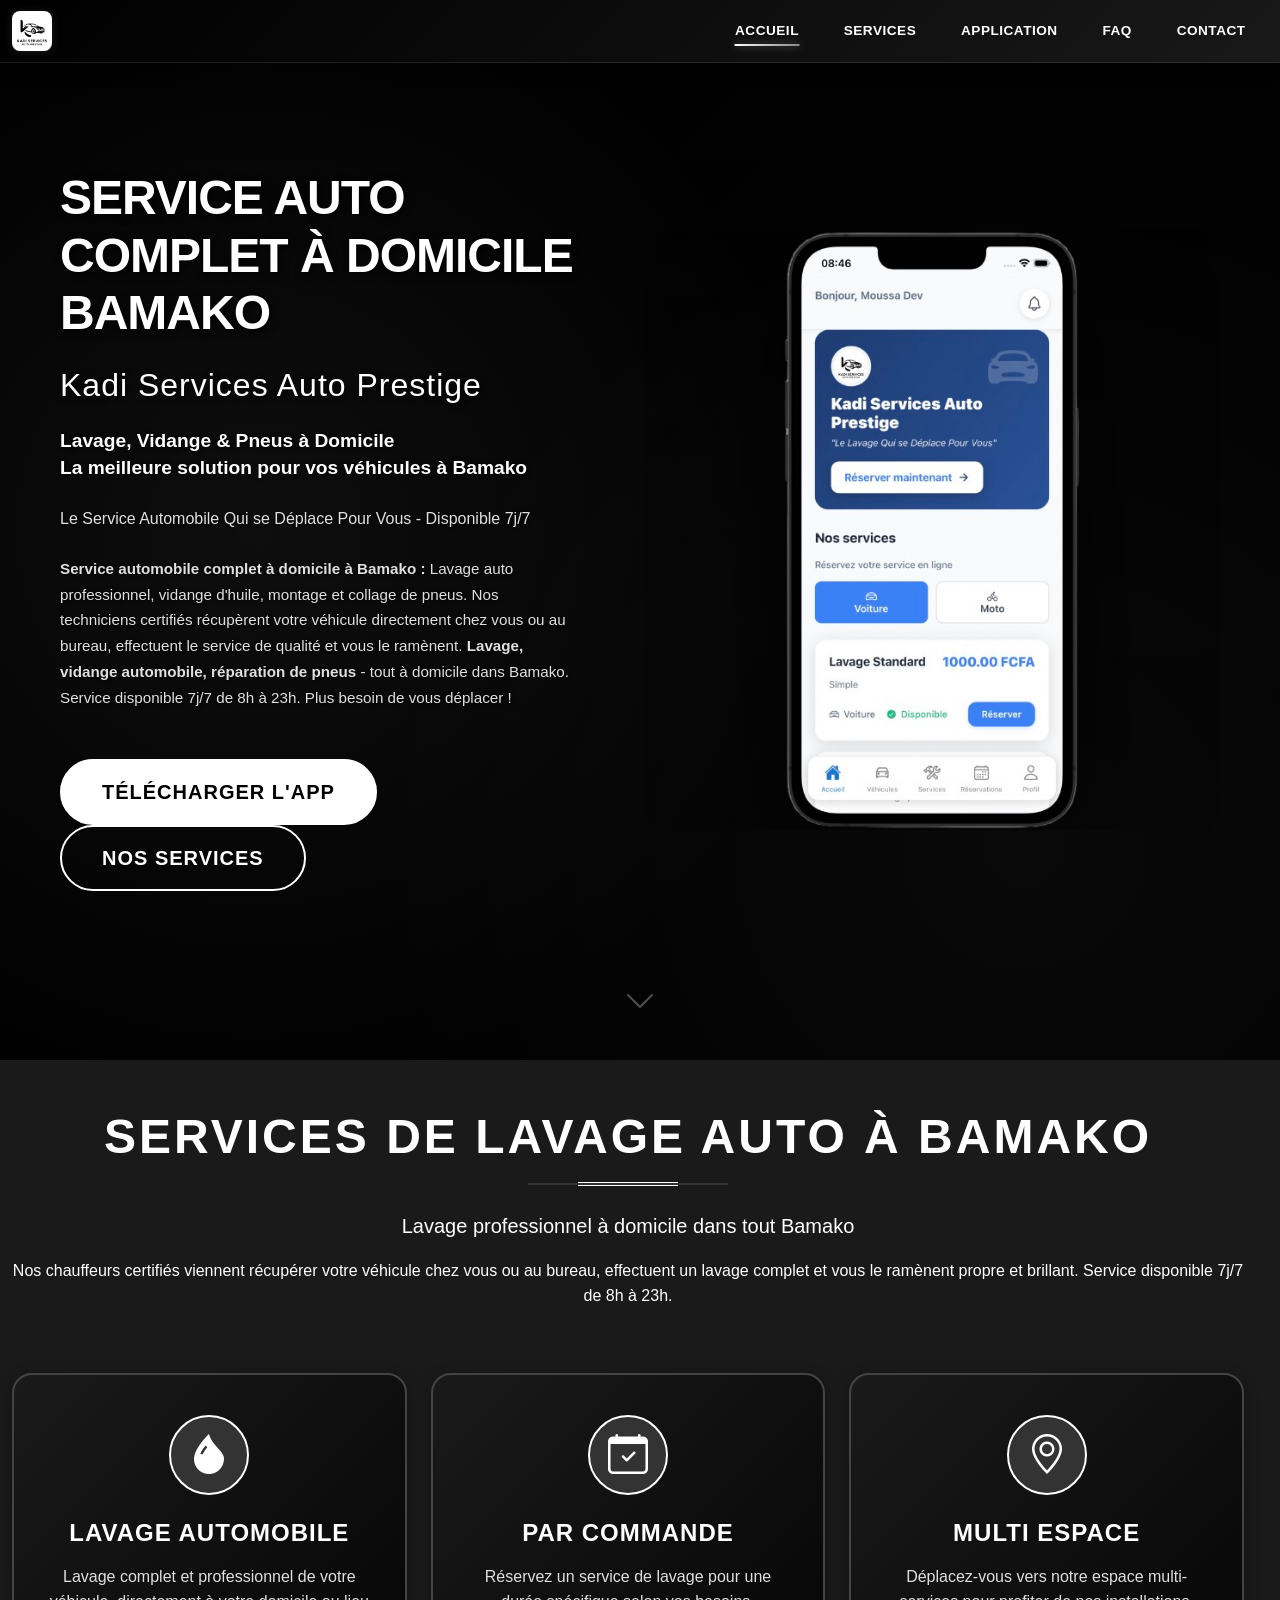
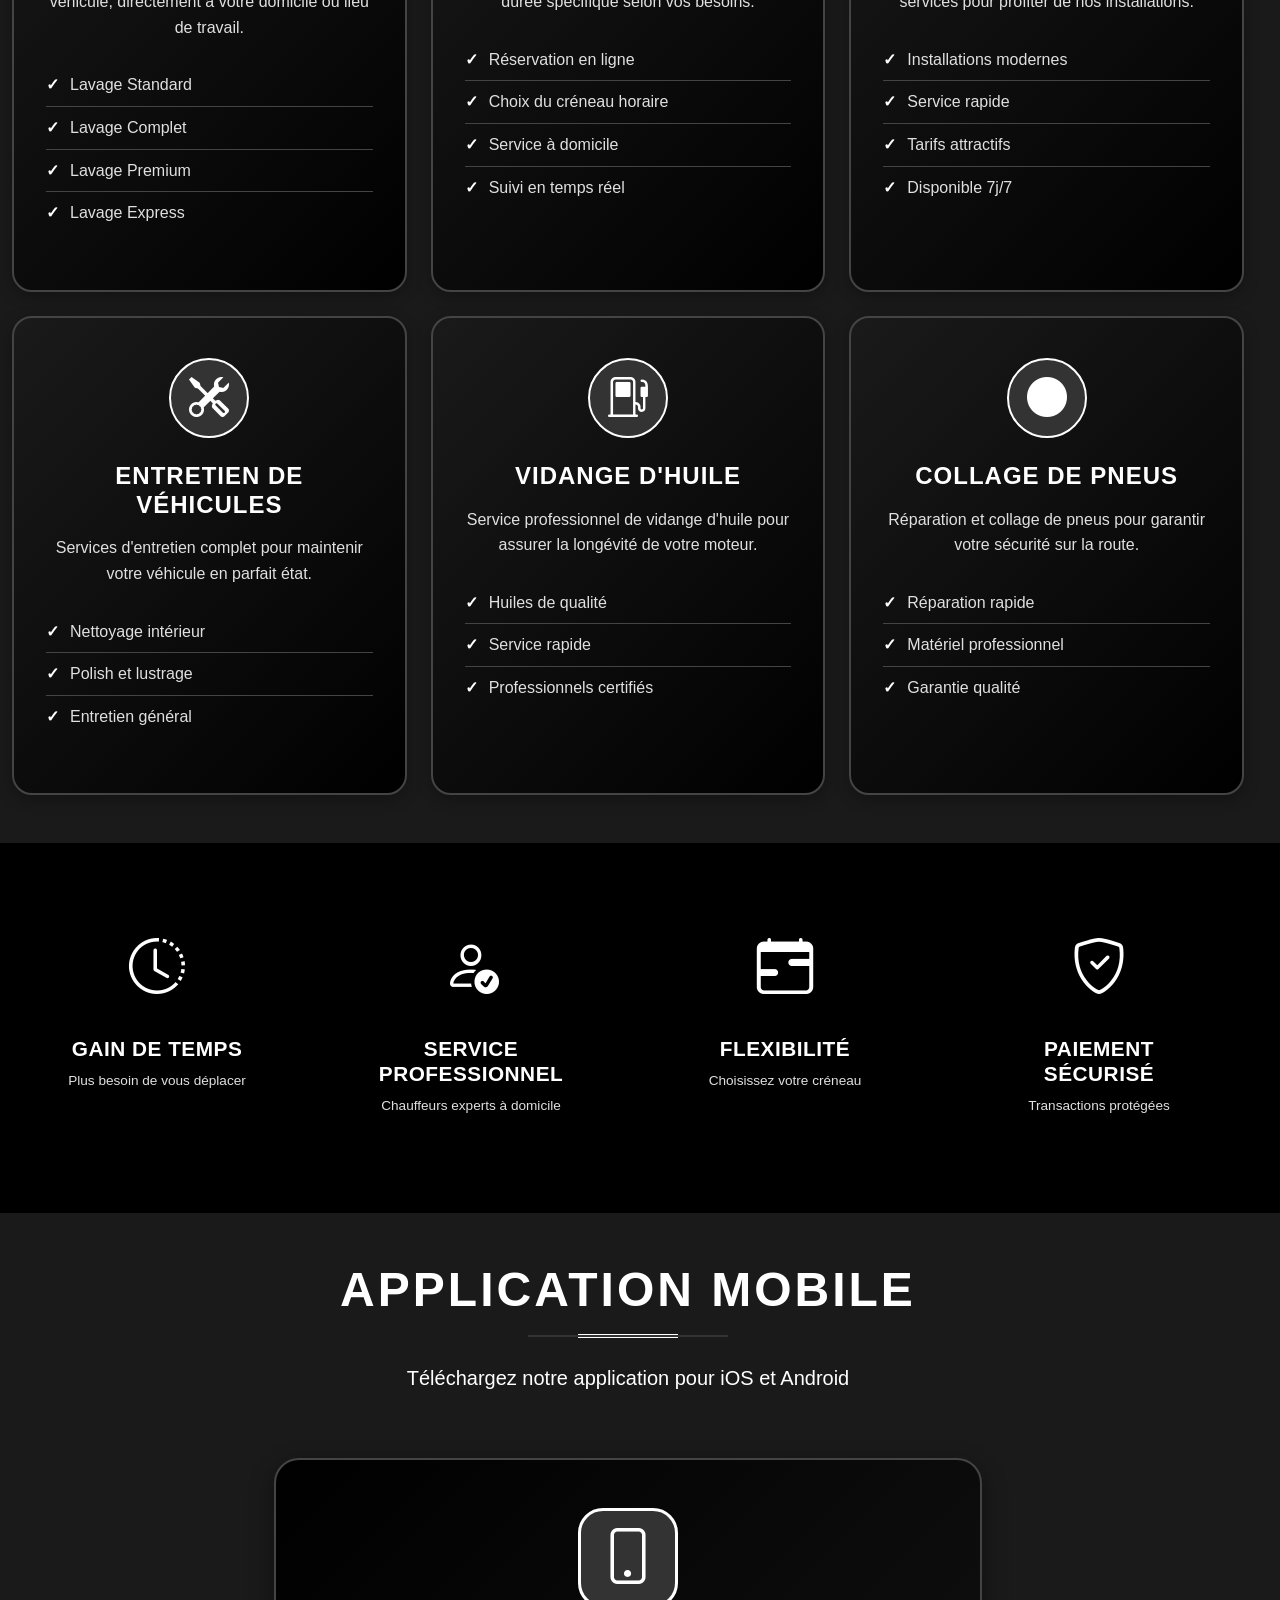
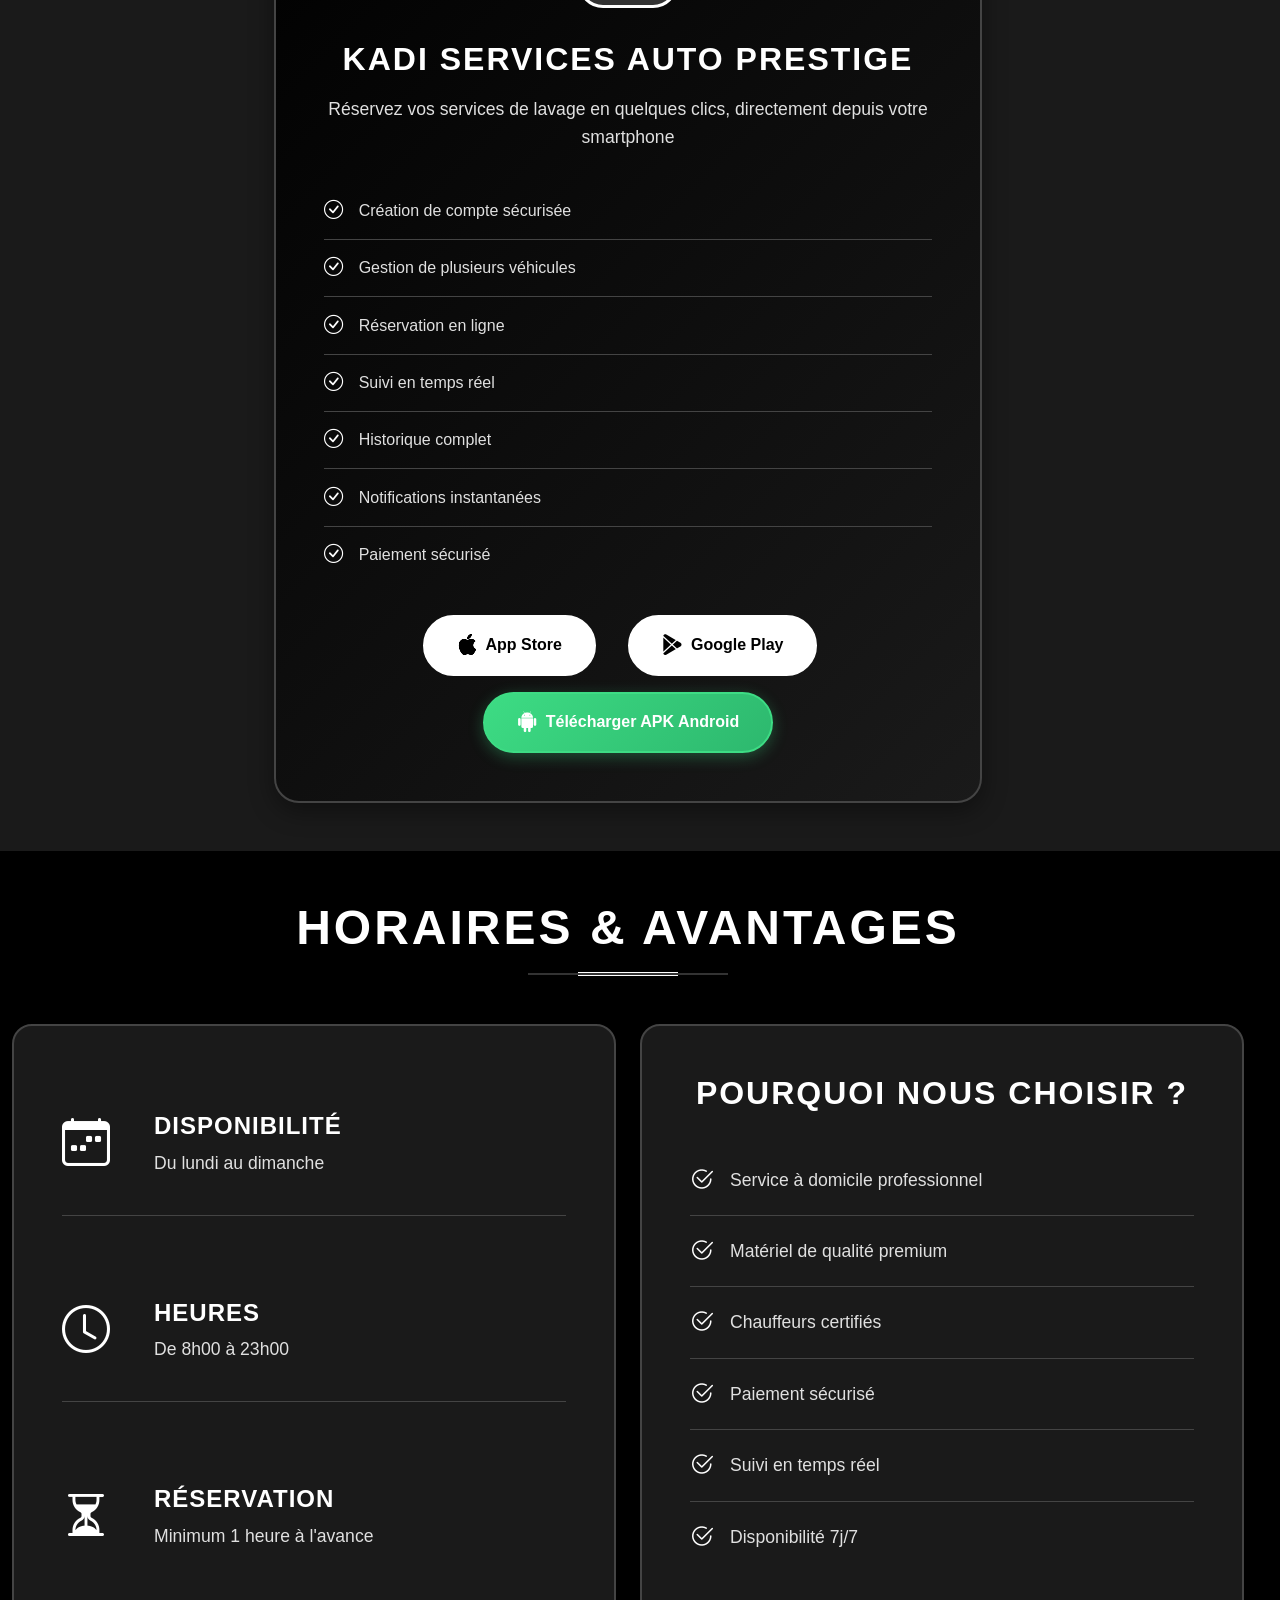
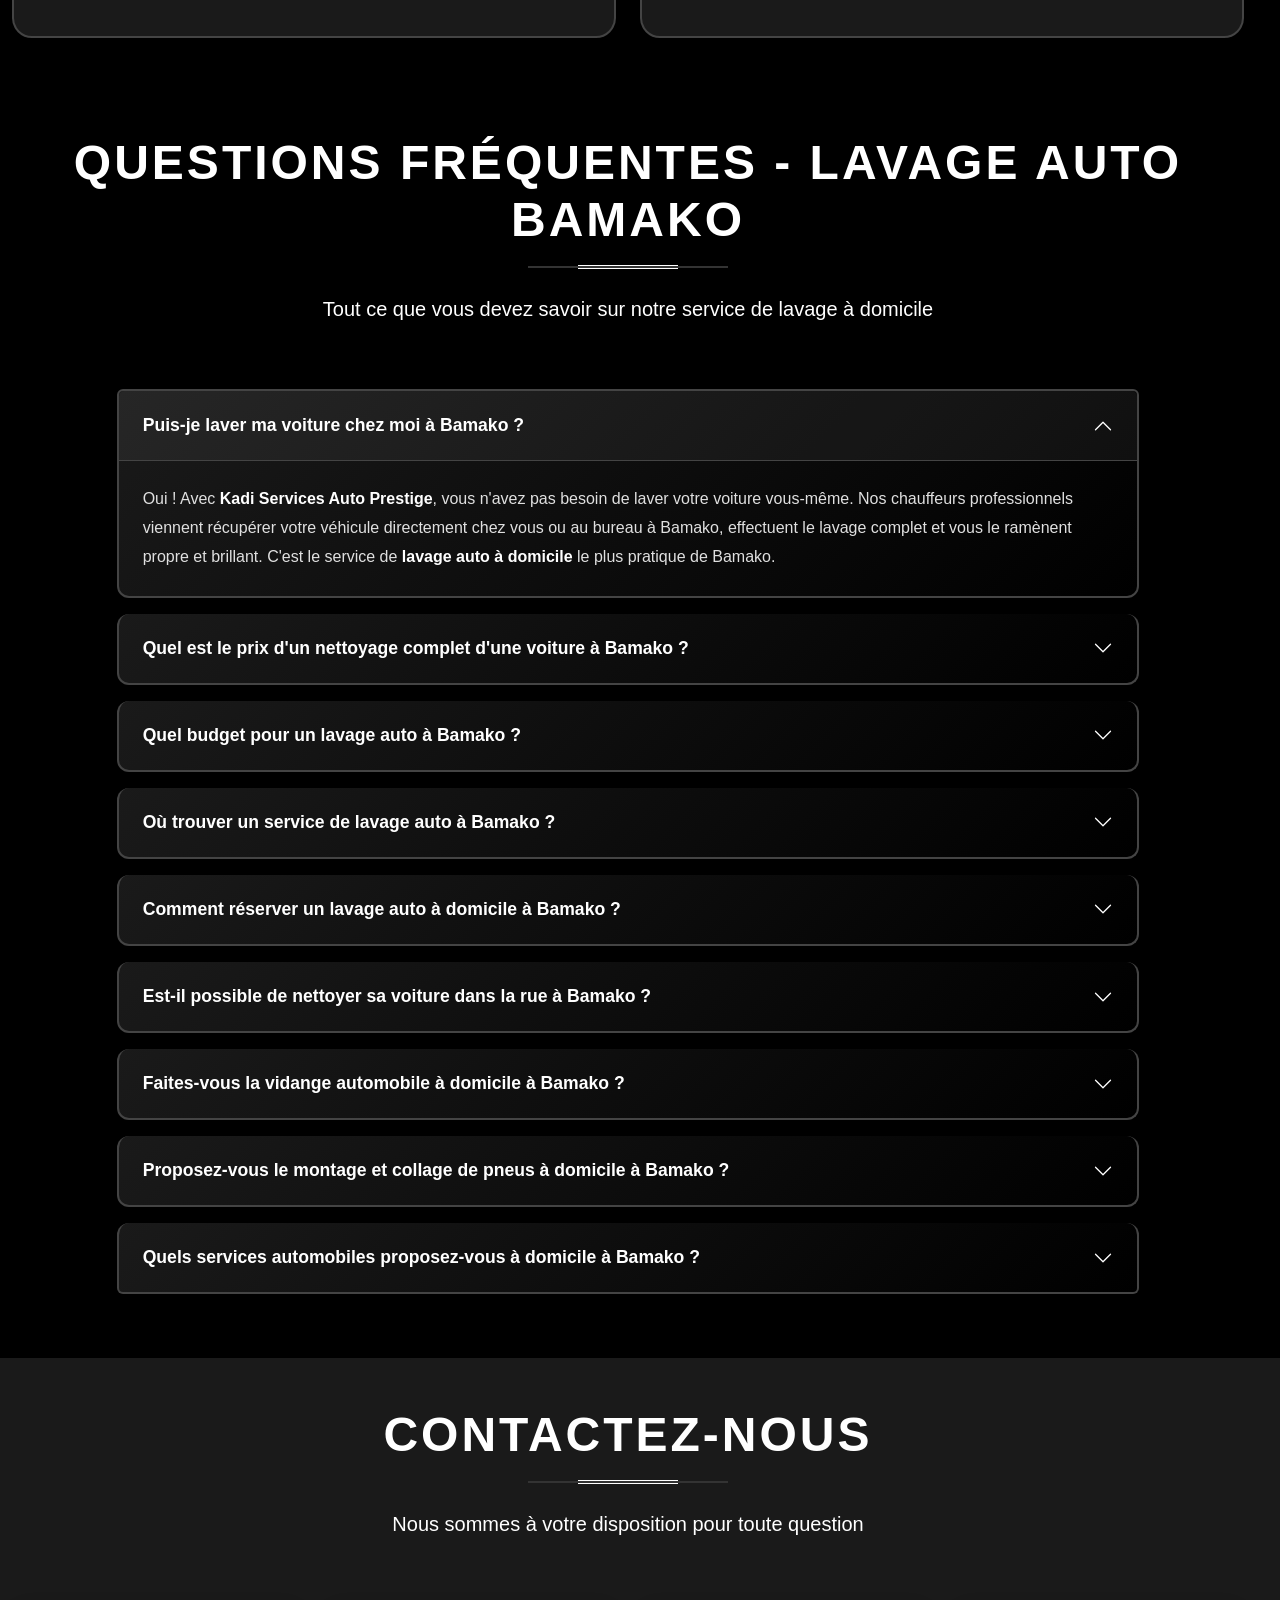
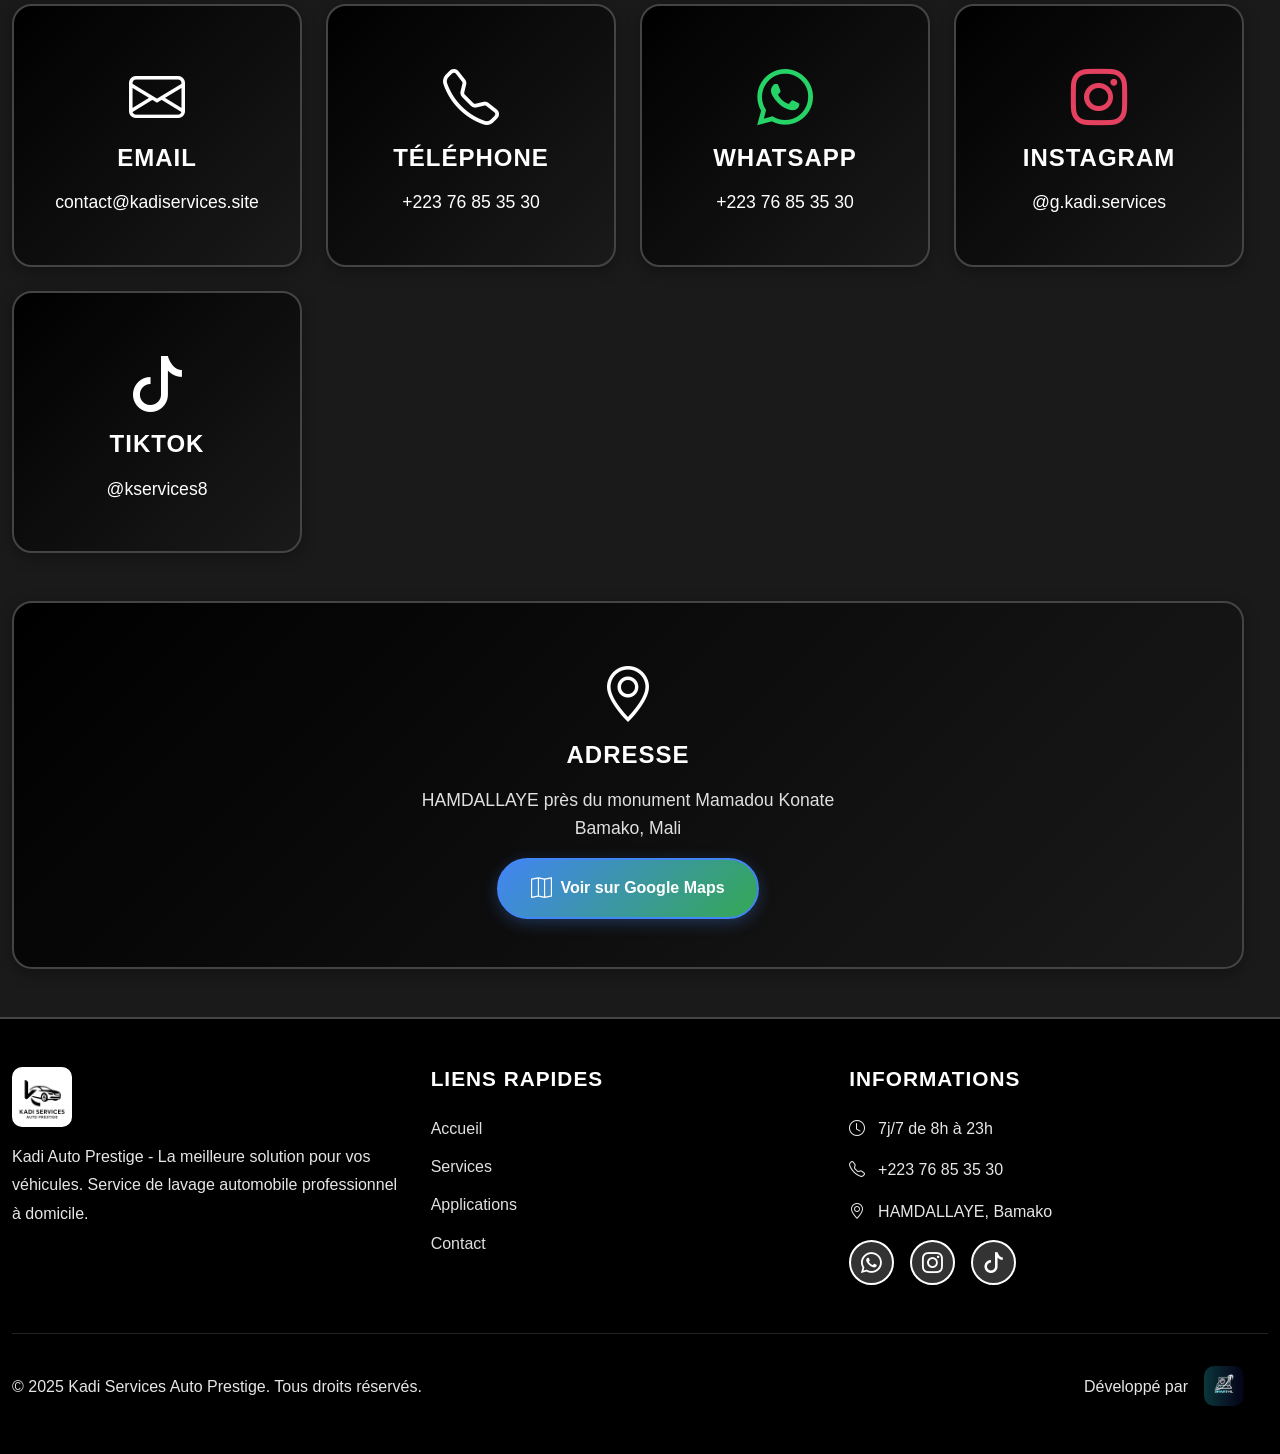
==== index.html @ 7e885484 "google tag1+opt video" ====
<!DOCTYPE html>
<html lang="fr">
<head>
    <meta charset="UTF-8">
    <meta name="viewport" content="width=device-width, initial-scale=1.0">
    
    <!-- Google Site Verification -->
    <meta name="google-site-verification" content="QvmwFhG7hxmT7mzNkKdDMTVAQOb6qt12spnTtQXSnRE" />
    <link rel="icon" type="image/png" href="images/logo-kadi.png">
    <link rel="shortcut icon" href="images/logo-kadi.png">
    <link rel="apple-touch-icon" href="images/logo-kadi.png">
    <link rel="manifest" href="site.webmanifest">
    <meta name="theme-color" content="#000000">
    <meta name="application-name" content="Kadi Services Auto Prestige">
    <meta name="apple-mobile-web-app-title" content="Kadi Services Auto Prestige">
    
    <!-- SEO Meta Tags -->
    <title>Kadi Services Auto Prestige | Lavage Auto Bamako, Vidange & Pneus à Domicile</title>
    <meta name="description" content="Kadi Services Auto Prestige à Bamako : lavage auto bamako, services lavage auto bamako, lavage auto à domicile, vidange automobile et collage de pneus. Service professionnel 7j/7 de 8h à 23h à domicile ou au bureau.">
    <meta name="keywords" content="Kadi Services Auto Prestige, lavage auto bamako, services lavage auto bamako, service lavage auto bamako, lavage auto à domicile bamako, lavage complet bamako, nettoyage voiture bamako, lavage automobile bamako, meilleur lavage auto bamako, lavage professionnel bamako, ou trouver lavage auto bamako, lavage automatique bamako, vidange automobile bamako, vidange à domicile bamako, montage pneu à domicile bamako, collage pneu bamako, collage pneu à domicile bamako, réparation pneu bamako, garage mobile bamako, entretien auto domicile bamako, prestige auto service bamako">
    <meta name="author" content="Kadi Services Auto Prestige">
    <meta name="robots" content="index, follow, max-snippet:-1, max-image-preview:large, max-video-preview:-1">
    <link rel="canonical" href="https://prestige.kadiservices.site">
    
    <!-- Geo Tags for Bamako -->
    <meta name="geo.region" content="ML-BKO">
    <meta name="geo.placename" content="Bamako">
    <meta name="geo.position" content="12.6392;-8.0029">
    <meta name="ICBM" content="12.6392, -8.0029">
    
    <!-- Open Graph Meta Tags -->
    <meta property="og:locale" content="fr_FR">
    <meta property="og:type" content="website">
    <meta property="og:title" content="Kadi Services Auto Prestige | Lavage Auto Bamako, Vidange & Pneus à Domicile">
    <meta property="og:description" content="Lavage auto Bamako, services lavage auto Bamako, vidange automobile et pneus à domicile. Kadi Services Auto Prestige intervient chez vous ou au bureau 7j/7.">
    <meta property="og:url" content="https://prestige.kadiservices.site">
    <meta property="og:site_name" content="Kadi Services Auto Prestige">
    <meta property="og:image" content="https://prestige.kadiservices.site/images/logo-kadi.png">
    <meta property="og:image:width" content="512">
    <meta property="og:image:height" content="512">
    <meta property="og:image:alt" content="Logo Kadi Services Auto Prestige">
    
    <!-- Twitter Card Meta Tags -->
    <meta name="twitter:card" content="summary">
    <meta name="twitter:title" content="Kadi Services Auto Prestige | Lavage Auto Bamako">
    <meta name="twitter:description" content="Services lavage auto Bamako, vidange automobile et pneus à domicile. Disponible 7j/7 de 8h à 23h.">
    <meta name="twitter:image" content="https://prestige.kadiservices.site/images/logo-kadi.png">
    
    <!-- Preconnect to external resources -->
    <link rel="preconnect" href="https://cdn.jsdelivr.net" crossorigin>
    <link rel="preconnect" href="https://res.cloudinary.com" crossorigin>
    
    <!-- Bootstrap CSS -->
    <link href="https://cdn.jsdelivr.net/npm/bootstrap@5.3.2/dist/css/bootstrap.min.css" rel="stylesheet">
    <!-- Bootstrap Icons -->
    <link rel="stylesheet" href="https://cdn.jsdelivr.net/npm/bootstrap-icons@1.11.1/font/bootstrap-icons.css" media="print" onload="this.media='all'">
    <noscript><link rel="stylesheet" href="https://cdn.jsdelivr.net/npm/bootstrap-icons@1.11.1/font/bootstrap-icons.css"></noscript>
    <!-- Custom CSS -->
    <link rel="stylesheet" href="css/style.css">

    <script>(function(w,d,s,l,i){w[l]=w[l]||[];w[l].push({'gtm.start':
    new Date().getTime(),event:'gtm.js'});var f=d.getElementsByTagName(s)[0],
    j=d.createElement(s),dl=l!='dataLayer'?'&l='+l:'';j.async=true;j.src=
    'https://www.googletagmanager.com/gtm.js?id='+i+dl;f.parentNode.insertBefore(j,f);
    })(window,document,'script','dataLayer','GTM-TSNSFCXC');</script>
    
    <!-- Structured Data (Schema.org) for Local Business -->
    <script type="application/ld+json">
    {
      "@context": "https://schema.org",
      "@type": "LocalBusiness",
      "name": "Kadi Services Auto Prestige",
      "image": "https://prestige.kadiservices.site/images/logo-kadi.png",
      "@id": "https://prestige.kadiservices.site",
      "url": "https://prestige.kadiservices.site",
      "telephone": "+22376853530",
      "email": "contact@kadiservices.site",
      "priceRange": "$$",
      "address": {
        "@type": "PostalAddress",
        "streetAddress": "HAMDALLAYE près du monument Mamadou Konate",
        "addressLocality": "Bamako",
        "addressCountry": "ML"
      },
      "geo": {
        "@type": "GeoCoordinates",
        "latitude": 12.6392,
        "longitude": -8.0029
      },
      "openingHoursSpecification": {
        "@type": "OpeningHoursSpecification",
        "dayOfWeek": [
          "Monday",
          "Tuesday",
          "Wednesday",
          "Thursday",
          "Friday",
          "Saturday",
          "Sunday"
        ],
        "opens": "08:00",
        "closes": "23:00"
      },
      "sameAs": [
        "https://www.instagram.com/g.kadi.services/",
        "https://www.tiktok.com/@kservices8"
      ],
      "aggregateRating": {
        "@type": "AggregateRating",
        "ratingValue": "4.8",
        "reviewCount": "127"
      },
      "areaServed": {
        "@type": "City",
        "name": "Bamako"
      },
      "hasOfferCatalog": {
        "@type": "OfferCatalog",
        "name": "Services de Lavage Auto",
        "itemListElement": [
          {
            "@type": "Offer",
            "itemOffered": {
              "@type": "Service",
              "name": "Lavage Auto à Domicile",
              "description": "Service de lavage automobile professionnel à votre domicile ou bureau à Bamako"
            }
          },
          {
            "@type": "Offer",
            "itemOffered": {
              "@type": "Service",
              "name": "Lavage Complet",
              "description": "Nettoyage intérieur et extérieur complet de votre véhicule"
            }
          },
          {
            "@type": "Offer",
            "itemOffered": {
              "@type": "Service",
              "name": "Vidange d'Huile à Domicile",
              "description": "Service professionnel de vidange automobile à domicile à Bamako"
            }
          },
          {
            "@type": "Offer",
            "itemOffered": {
              "@type": "Service",
              "name": "Montage et Collage de Pneus",
              "description": "Montage, collage et réparation de pneus à domicile à Bamako"
            }
          },
          {
            "@type": "Offer",
            "itemOffered": {
              "@type": "Service",
              "name": "Entretien Automobile Complet",
              "description": "Service complet d'entretien automobile à domicile : lavage, vidange, pneus"
            }
          }
        ]
      }
    }
    </script>
    
    <!-- FAQ Schema -->
    <script type="application/ld+json">
    {
      "@context": "https://schema.org",
      "@type": "FAQPage",
      "mainEntity": [
        {
          "@type": "Question",
          "name": "Puis-je laver ma voiture chez moi à Bamako ?",
          "acceptedAnswer": {
            "@type": "Answer",
            "text": "Oui ! Avec Kadi Services Auto Prestige, vous n'avez pas besoin de laver votre voiture vous-même. Nos chauffeurs professionnels viennent récupérer votre véhicule directement chez vous ou au bureau à Bamako, effectuent le lavage complet et vous le ramènent propre et brillant."
          }
        },
        {
          "@type": "Question",
          "name": "Quel est le prix d'un nettoyage complet d'une voiture à Bamako ?",
          "acceptedAnswer": {
            "@type": "Answer",
            "text": "Nos tarifs varient selon le type de lavage choisi (Standard, Complet, Premium ou Express). Contactez-nous au +223 76 85 35 30 ou via WhatsApp pour obtenir un devis personnalisé adapté à votre véhicule."
          }
        },
        {
          "@type": "Question",
          "name": "Quel budget pour un lavage auto à Bamako ?",
          "acceptedAnswer": {
            "@type": "Answer",
            "text": "Le budget dépend du type de service choisi. Kadi Services Auto Prestige propose différentes formules de lavage adaptées à tous les budgets, du lavage express au lavage premium complet. Réservez en ligne ou appelez-nous pour plus d'informations."
          }
        },
        {
          "@type": "Question",
          "name": "Où trouver un service de lavage auto à Bamako ?",
          "acceptedAnswer": {
            "@type": "Answer",
            "text": "Kadi Services Auto Prestige est le service de lavage auto à domicile numéro 1 à Bamako. Nous sommes situés à HAMDALLAYE près du monument Mamadou Konate, mais nous venons directement chez vous dans tout Bamako. Disponible 7j/7 de 8h à 23h."
          }
        },
        {
          "@type": "Question",
          "name": "Comment réserver un lavage auto à domicile à Bamako ?",
          "acceptedAnswer": {
            "@type": "Answer",
            "text": "Réservez facilement via notre application mobile (disponible sur App Store et Google Play), appelez-nous au +223 76 85 35 30, ou contactez-nous sur WhatsApp. Réservation minimum 1 heure à l'avance."
          }
        },
        {
          "@type": "Question",
          "name": "Faites-vous la vidange automobile à domicile à Bamako ?",
          "acceptedAnswer": {
            "@type": "Answer",
            "text": "Oui ! Kadi Services Auto Prestige propose un service de vidange d'huile à domicile à Bamako. Nos techniciens viennent chez vous avec tout le matériel nécessaire. Service disponible 7j/7 de 8h à 23h. Appelez le +223 76 85 35 30 pour réserver."
          }
        },
        {
          "@type": "Question",
          "name": "Proposez-vous le montage et collage de pneus à domicile à Bamako ?",
          "acceptedAnswer": {
            "@type": "Answer",
            "text": "Absolument ! Nous offrons un service complet de montage de pneus, collage de pneus et réparation de crevaison à domicile à Bamako. Plus besoin de vous déplacer en garage, nous venons directement chez vous ou au bureau avec notre équipement professionnel."
          }
        }
      ]
    }
    </script>

    <script type="application/ld+json">
    {
      "@context": "https://schema.org",
      "@type": "Organization",
      "name": "Kadi Services Auto Prestige",
      "url": "https://prestige.kadiservices.site",
      "logo": "https://prestige.kadiservices.site/images/logo-kadi.png",
      "image": "https://prestige.kadiservices.site/images/logo-kadi.png",
      "email": "contact@kadiservices.site",
      "telephone": "+22376853530",
      "sameAs": [
        "https://www.instagram.com/g.kadi.services/",
        "https://www.tiktok.com/@kservices8"
      ]
    }
    </script>

    <script type="application/ld+json">
    {
      "@context": "https://schema.org",
      "@type": "WebSite",
      "name": "Kadi Services Auto Prestige",
      "alternateName": "Kadi Services",
      "url": "https://prestige.kadiservices.site",
      "publisher": {
        "@type": "Organization",
        "name": "Kadi Services Auto Prestige",
        "logo": {
          "@type": "ImageObject",
          "url": "https://prestige.kadiservices.site/images/logo-kadi.png"
        }
      }
    }
    </script>
</head>
<body>
    <noscript><iframe src="https://www.googletagmanager.com/ns.html?id=GTM-TSNSFCXC"
    height="0" width="0" style="display:none;visibility:hidden"></iframe></noscript>
    <!-- Navigation -->
    <nav class="navbar navbar-expand-lg navbar-light fixed-top">
        <div class="container">
            <a class="navbar-brand" href="#home">
                <img src="images/logo-kadi.webp" alt="Kadi Services" class="logo-nav" width="180" height="40" loading="eager">
            </a>
            <button class="navbar-toggler" type="button" data-bs-toggle="collapse" data-bs-target="#navbarNav">
                <span class="navbar-toggler-icon"></span>
            </button>
            <div class="collapse navbar-collapse" id="navbarNav">
                <ul class="navbar-nav ms-auto">
                    <li class="nav-item">
                        <a class="nav-link" href="#home">Accueil</a>
                    </li>
                    <li class="nav-item">
                        <a class="nav-link" href="#services">Services</a>
                    </li>
                    <li class="nav-item">
                        <a class="nav-link" href="#apps">Application</a>
                    </li>
                    <li class="nav-item">
                        <a class="nav-link" href="#faq">FAQ</a>
                    </li>
                    <li class="nav-item">
                        <a class="nav-link" href="#contact">Contact</a>
                    </li>
                </ul>
            </div>
        </div>
    </nav>

    <!-- Hero Section -->
    <section id="home" class="hero-section">
        <!-- Hero Background Video -->
        <div class="hero-video-container">
            <div class="hero-video-fallback"></div>
            <video muted loop playsinline class="hero-video" preload="metadata" poster="data:image/svg+xml,%3Csvg xmlns='http://www.w3.org/2000/svg' viewBox='0 0 1920 1080'%3E%3Crect fill='%23000000' width='1920' height='1080'/%3E%3C/svg%3E">
                <source src="https://res.cloudinary.com/dbi9atr3d/video/upload/v1774914544/gemini_generated_video_6FBDFDB9_mpoqhj.mov" type="video/mp4">
            </video>
        </div>
        <div class="hero-overlay"></div>
        <div class="container">
            <div class="row align-items-center min-vh-100">
                <div class="col-lg-6 hero-content">
                    <div class="hero-text animate-fade-in">
                        <h1 class="display-2 fw-bold mb-4">Service Auto Complet à Domicile Bamako</h1>
                        <h2 class="display-4 mb-4">Kadi Services Auto Prestige</h2>
                        <p class="lead slogan mb-4">Lavage, Vidange & Pneus à Domicile<br>La meilleure solution pour vos véhicules à Bamako</p>
                        <p class="mb-4 subtitle">Le Service Automobile Qui se Déplace Pour Vous - Disponible 7j/7</p>
                        <p class="mb-5 hero-description">
                            <strong>Service automobile complet à domicile à Bamako :</strong> Lavage auto professionnel, vidange d'huile, montage et collage de pneus. 
                            Nos techniciens certifiés récupèrent votre véhicule directement chez vous ou au bureau, effectuent le service de qualité et vous le ramènent. 
                            <strong>Lavage, vidange automobile, réparation de pneus</strong> - tout à domicile dans Bamako. Service disponible 7j/7 de 8h à 23h. Plus besoin de vous déplacer !
                        </p>
                        <div class="hero-buttons">
                            <a href="#apps" class="btn btn-primary btn-lg me-3 animate-scale">Télécharger l'app</a>
                            <a href="#services" class="btn btn-outline-light btn-lg animate-scale">Nos services</a>
                        </div>
                    </div>
                </div>
                <div class="col-lg-6">
                    <div class="hero-image animate-slide-in">
                        <img src="images/app-mockup.webp" alt="Application mobile Kadi Services Auto Prestige - Réservation lavage auto à domicile Bamako" class="app-mockup" width="358" height="696" loading="lazy">
                    </div>
                </div>
            </div>
        </div>
        <div class="scroll-indicator">
            <a href="#services"><i class="bi bi-chevron-down"></i></a>
        </div>
    </section>

    <!-- Services Section -->
    <section id="services" class="services-section py-5">
        <div class="container">
            <div class="row mb-5">
                <div class="col-12 text-center">
                    <h2 class="section-title animate-fade-in">Services de Lavage Auto à Bamako</h2>
                    <div class="title-line"></div>
                    <p class="lead mt-4">Lavage professionnel à domicile dans tout Bamako</p>
                    <p class="mt-3">Nos chauffeurs certifiés viennent récupérer votre véhicule chez vous ou au bureau, effectuent un lavage complet et vous le ramènent propre et brillant. Service disponible 7j/7 de 8h à 23h.</p>
                </div>
            </div>
            <div class="row g-4">
                <div class="col-md-6 col-lg-4">
                    <div class="service-card animate-fade-up">
                        <div class="service-icon">
                            <i class="bi bi-droplet-fill"></i>
                        </div>
                        <h4>Lavage Automobile</h4>
                        <p>Lavage complet et professionnel de votre véhicule, directement à votre domicile ou lieu de travail.</p>
                        <ul class="service-list">
                            <li>Lavage Standard</li>
                            <li>Lavage Complet</li>
                            <li>Lavage Premium</li>
                            <li>Lavage Express</li>
                        </ul>
                    </div>
                </div>
                <div class="col-md-6 col-lg-4">
                    <div class="service-card animate-fade-up">
                        <div class="service-icon">
                            <i class="bi bi-calendar-check"></i>
                        </div>
                        <h4>Par Commande</h4>
                        <p>Réservez un service de lavage pour une durée spécifique selon vos besoins.</p>
                        <ul class="service-list">
                            <li>Réservation en ligne</li>
                            <li>Choix du créneau horaire</li>
                            <li>Service à domicile</li>
                            <li>Suivi en temps réel</li>
                        </ul>
                    </div>
                </div>
                <div class="col-md-6 col-lg-4">
                    <div class="service-card animate-fade-up">
                        <div class="service-icon">
                            <i class="bi bi-geo-alt"></i>
                        </div>
                        <h4>Multi Espace</h4>
                        <p>Déplacez-vous vers notre espace multi-services pour profiter de nos installations.</p>
                        <ul class="service-list">
                            <li>Installations modernes</li>
                            <li>Service rapide</li>
                            <li>Tarifs attractifs</li>
                            <li>Disponible 7j/7</li>
                        </ul>
                    </div>
                </div>
                <div class="col-md-6 col-lg-4">
                    <div class="service-card animate-fade-up">
                        <div class="service-icon">
                            <i class="bi bi-tools"></i>
                        </div>
                        <h4>Entretien de Véhicules</h4>
                        <p>Services d'entretien complet pour maintenir votre véhicule en parfait état.</p>
                        <ul class="service-list">
                            <li>Nettoyage intérieur</li>
                            <li>Polish et lustrage</li>
                            <li>Entretien général</li>
                        </ul>
                    </div>
                </div>
                <div class="col-md-6 col-lg-4">
                    <div class="service-card animate-fade-up">
                        <div class="service-icon">
                            <i class="bi bi-fuel-pump"></i>
                        </div>
                        <h4>Vidange d'Huile</h4>
                        <p>Service professionnel de vidange d'huile pour assurer la longévité de votre moteur.</p>
                        <ul class="service-list">
                            <li>Huiles de qualité</li>
                            <li>Service rapide</li>
                            <li>Professionnels certifiés</li>
                        </ul>
                    </div>
                </div>
                <div class="col-md-6 col-lg-4">
                    <div class="service-card animate-fade-up">
                        <div class="service-icon">
                            <i class="bi bi-circle-fill"></i>
                        </div>
                        <h4>Collage de Pneus</h4>
                        <p>Réparation et collage de pneus pour garantir votre sécurité sur la route.</p>
                        <ul class="service-list">
                            <li>Réparation rapide</li>
                            <li>Matériel professionnel</li>
                            <li>Garantie qualité</li>
                        </ul>
                    </div>
                </div>
            </div>
        </div>
    </section>

    <!-- Features Section -->
    <section id="features" class="features-section py-5">
        <div class="container">
            <div class="row g-4">
                <div class="col-md-6 col-lg-3">
                    <div class="feature-item text-center animate-fade-up">
                        <i class="bi bi-clock-history feature-icon"></i>
                        <h5>Gain de Temps</h5>
                        <p>Plus besoin de vous déplacer</p>
                    </div>
                </div>
                <div class="col-md-6 col-lg-3">
                    <div class="feature-item text-center animate-fade-up">
                        <i class="bi bi-person-check feature-icon"></i>
                        <h5>Service Professionnel</h5>
                        <p>Chauffeurs experts à domicile</p>
                    </div>
                </div>
                <div class="col-md-6 col-lg-3">
                    <div class="feature-item text-center animate-fade-up">
                        <i class="bi bi-calendar-range feature-icon"></i>
                        <h5>Flexibilité</h5>
                        <p>Choisissez votre créneau</p>
                    </div>
                </div>
                <div class="col-md-6 col-lg-3">
                    <div class="feature-item text-center animate-fade-up">
                        <i class="bi bi-shield-check feature-icon"></i>
                        <h5>Paiement Sécurisé</h5>
                        <p>Transactions protégées</p>
                    </div>
                </div>
            </div>
        </div>
    </section>

    <!-- Apps Section -->
    <section id="apps" class="apps-section py-5">
        <div class="container">
            <div class="row mb-5">
                <div class="col-12 text-center">
                    <h2 class="section-title animate-fade-in">Application Mobile</h2>
                    <div class="title-line"></div>
                    <p class="lead mt-4">Téléchargez notre application pour iOS et Android</p>
                </div>
            </div>
            <div class="row g-4 justify-content-center">
                <div class="col-lg-8 col-xl-7">
                    <div class="app-card animate-fade-up">
                        <div class="app-icon">
                            <i class="bi bi-phone"></i>
                        </div>
                        <h3>Kadi Services Auto Prestige</h3>
                        <p class="app-description">Réservez vos services de lavage en quelques clics, directement depuis votre smartphone</p>
                        <ul class="app-features">
                            <li><i class="bi bi-check-circle"></i> Création de compte sécurisée</li>
                            <li><i class="bi bi-check-circle"></i> Gestion de plusieurs véhicules</li>
                            <li><i class="bi bi-check-circle"></i> Réservation en ligne</li>
                            <li><i class="bi bi-check-circle"></i> Suivi en temps réel</li>
                            <li><i class="bi bi-check-circle"></i> Historique complet</li>
                            <li><i class="bi bi-check-circle"></i> Notifications instantanées</li>
                            <li><i class="bi bi-check-circle"></i> Paiement sécurisé</li>
                        </ul>
                        <div class="app-buttons mt-4" style="position: relative; z-index: 10;">
                            <a href="https://apps.apple.com/app/kadi-services-auto-prestige/id[ID_APP]" target="_blank" rel="noopener noreferrer" class="btn btn-app me-3">
                                <i class="bi bi-apple"></i> App Store
                            </a>
                            <a href="https://play.google.com/store/apps/details?id=com.kadiautoprestige.client" target="_blank" rel="noopener noreferrer" class="btn btn-app me-3">
                                <i class="bi bi-google-play"></i> Google Play
                            </a>
                            <a href="https://drive.google.com/file/d/1e5Sxb-2tezuLb1CjDKfJ644TsUsf2rlf/view?usp=share_link" target="_blank" rel="noopener noreferrer" class="btn btn-app btn-android">
                                <i class="bi bi-android2"></i> Télécharger APK Android
                            </a>
                        </div>
                    </div>
                </div>
            </div>
        </div>
    </section>

    <!-- Schedule Section -->
    <section id="schedule" class="schedule-section py-5">
        <div class="container">
            <div class="row mb-5">
                <div class="col-12 text-center">
                    <h2 class="section-title animate-fade-in">Horaires & Avantages</h2>
                    <div class="title-line"></div>
                </div>
            </div>
            <div class="row g-4 align-items-stretch">
                <div class="col-lg-6">
                    <div class="schedule-card animate-slide-in-left h-100">
                        <div class="schedule-item">
                            <i class="bi bi-calendar-week"></i>
                            <div>
                                <h5>Disponibilité</h5>
                                <p>Du lundi au dimanche</p>
                            </div>
                        </div>
                        <div class="schedule-item">
                            <i class="bi bi-clock"></i>
                            <div>
                                <h5>Heures</h5>
                                <p>De 8h00 à 23h00</p>
                            </div>
                        </div>
                        <div class="schedule-item">
                            <i class="bi bi-hourglass-split"></i>
                            <div>
                                <h5>Réservation</h5>
                                <p>Minimum 1 heure à l'avance</p>
                            </div>
                        </div>
                    </div>
                </div>
                <div class="col-lg-6">
                    <div class="info-card animate-slide-in-right h-100">
                        <h3>Pourquoi nous choisir ?</h3>
                        <ul class="info-list">
                            <li><i class="bi bi-check2-circle"></i> Service à domicile professionnel</li>
                            <li><i class="bi bi-check2-circle"></i> Matériel de qualité premium</li>
                            <li><i class="bi bi-check2-circle"></i> Chauffeurs certifiés</li>
                            <li><i class="bi bi-check2-circle"></i> Paiement sécurisé</li>
                            <li><i class="bi bi-check2-circle"></i> Suivi en temps réel</li>
                            <li><i class="bi bi-check2-circle"></i> Disponibilité 7j/7</li>
                        </ul>
                    </div>
                </div>
            </div>
        </div>
    </section>

    <!-- FAQ Section -->
    <section id="faq" class="faq-section py-5">
        <div class="container">
            <div class="row mb-5">
                <div class="col-12 text-center">
                    <h2 class="section-title animate-fade-in">Questions Fréquentes - Lavage Auto Bamako</h2>
                    <div class="title-line"></div>
                    <p class="lead mt-4">Tout ce que vous devez savoir sur notre service de lavage à domicile</p>
                </div>
            </div>
            <div class="row justify-content-center">
                <div class="col-lg-10">
                    <div class="accordion" id="faqAccordion">
                        <div class="accordion-item faq-item">
                            <h3 class="accordion-header">
                                <button class="accordion-button" type="button" data-bs-toggle="collapse" data-bs-target="#faq1">
                                    Puis-je laver ma voiture chez moi à Bamako ?
                                </button>
                            </h3>
                            <div id="faq1" class="accordion-collapse collapse show" data-bs-parent="#faqAccordion">
                                <div class="accordion-body">
                                    Oui ! Avec <strong>Kadi Services Auto Prestige</strong>, vous n'avez pas besoin de laver votre voiture vous-même. Nos chauffeurs professionnels viennent récupérer votre véhicule directement chez vous ou au bureau à Bamako, effectuent le lavage complet et vous le ramènent propre et brillant. C'est le service de <strong>lavage auto à domicile</strong> le plus pratique de Bamako.
                                </div>
                            </div>
                        </div>
                        <div class="accordion-item faq-item">
                            <h3 class="accordion-header">
                                <button class="accordion-button collapsed" type="button" data-bs-toggle="collapse" data-bs-target="#faq2">
                                    Quel est le prix d'un nettoyage complet d'une voiture à Bamako ?
                                </button>
                            </h3>
                            <div id="faq2" class="accordion-collapse collapse" data-bs-parent="#faqAccordion">
                                <div class="accordion-body">
                                    Nos tarifs pour un <strong>lavage complet à Bamako</strong> varient selon le type de lavage choisi (Standard, Complet, Premium ou Express). Contactez-nous au <strong>+223 76 85 35 30</strong> ou via WhatsApp pour obtenir un devis personnalisé adapté à votre véhicule. Nous offrons les meilleurs prix pour un service de qualité professionnelle.
                                </div>
                            </div>
                        </div>
                        <div class="accordion-item faq-item">
                            <h3 class="accordion-header">
                                <button class="accordion-button collapsed" type="button" data-bs-toggle="collapse" data-bs-target="#faq3">
                                    Quel budget pour un lavage auto à Bamako ?
                                </button>
                            </h3>
                            <div id="faq3" class="accordion-collapse collapse" data-bs-parent="#faqAccordion">
                                <div class="accordion-body">
                                    Le budget dépend du type de service choisi. <strong>Kadi Services Auto Prestige</strong> propose différentes formules de <strong>lavage auto à Bamako</strong> adaptées à tous les budgets, du lavage express au lavage premium complet. Réservez en ligne via notre application mobile ou appelez-nous pour plus d'informations sur nos tarifs compétitifs.
                                </div>
                            </div>
                        </div>
                        <div class="accordion-item faq-item">
                            <h3 class="accordion-header">
                                <button class="accordion-button collapsed" type="button" data-bs-toggle="collapse" data-bs-target="#faq4">
                                    Où trouver un service de lavage auto à Bamako ?
                                </button>
                            </h3>
                            <div id="faq4" class="accordion-collapse collapse" data-bs-parent="#faqAccordion">
                                <div class="accordion-body">
                                    <strong>Kadi Services Auto Prestige</strong> est le service de <strong>lavage auto à domicile</strong> numéro 1 à Bamako. Nous sommes situés à <strong>HAMDALLAYE près du monument Mamadou Konate</strong>, mais nous venons directement chez vous dans tout Bamako. Disponible 7j/7 de 8h à 23h. Plus besoin de chercher "où trouver lavage auto Bamako" - nous venons à vous !
                                </div>
                            </div>
                        </div>
                        <div class="accordion-item faq-item">
                            <h3 class="accordion-header">
                                <button class="accordion-button collapsed" type="button" data-bs-toggle="collapse" data-bs-target="#faq5">
                                    Comment réserver un lavage auto à domicile à Bamako ?
                                </button>
                            </h3>
                            <div id="faq5" class="accordion-collapse collapse" data-bs-parent="#faqAccordion">
                                <div class="accordion-body">
                                    Réservez facilement votre <strong>lavage auto professionnel à Bamako</strong> via notre application mobile (disponible sur App Store et Google Play), appelez-nous au <strong>+223 76 85 35 30</strong>, ou contactez-nous sur WhatsApp. Réservation minimum 1 heure à l'avance. Service rapide et professionnel garanti !
                                </div>
                            </div>
                        </div>
                        <div class="accordion-item faq-item">
                            <h3 class="accordion-header">
                                <button class="accordion-button collapsed" type="button" data-bs-toggle="collapse" data-bs-target="#faq6">
                                    Est-il possible de nettoyer sa voiture dans la rue à Bamako ?
                                </button>
                            </h3>
                            <div id="faq6" class="accordion-collapse collapse" data-bs-parent="#faqAccordion">
                                <div class="accordion-body">
                                    Avec notre <strong>service de lavage à domicile</strong>, vous n'avez plus besoin de nettoyer votre voiture dans la rue ! Nous récupérons votre véhicule directement chez vous ou au bureau, effectuons un lavage professionnel dans nos installations équipées, et vous le ramenons propre. C'est plus pratique, plus professionnel et plus sûr pour votre véhicule.
                                </div>
                            </div>
                        </div>
                        <div class="accordion-item faq-item">
                            <h3 class="accordion-header">
                                <button class="accordion-button collapsed" type="button" data-bs-toggle="collapse" data-bs-target="#faq7">
                                    Faites-vous la vidange automobile à domicile à Bamako ?
                                </button>
                            </h3>
                            <div id="faq7" class="accordion-collapse collapse" data-bs-parent="#faqAccordion">
                                <div class="accordion-body">
                                    Oui ! <strong>Kadi Services Auto Prestige</strong> propose un service de <strong>vidange d'huile à domicile à Bamako</strong>. Nos techniciens professionnels viennent chez vous ou au bureau avec tout le matériel nécessaire et les huiles de qualité. Plus besoin de vous déplacer en garage ! Service de <strong>vidange automobile</strong> disponible 7j/7 de 8h à 23h. Appelez le <strong>+223 76 85 35 30</strong> pour réserver.
                                </div>
                            </div>
                        </div>
                        <div class="accordion-item faq-item">
                            <h3 class="accordion-header">
                                <button class="accordion-button collapsed" type="button" data-bs-toggle="collapse" data-bs-target="#faq8">
                                    Proposez-vous le montage et collage de pneus à domicile à Bamako ?
                                </button>
                            </h3>
                            <div id="faq8" class="accordion-collapse collapse" data-bs-parent="#faqAccordion">
                                <div class="accordion-body">
                                    Absolument ! Nous offrons un service complet de <strong>montage de pneus à domicile</strong>, <strong>collage de pneus</strong> et réparation de crevaison à Bamako. Plus besoin de vous déplacer en garage, nous venons directement chez vous ou au bureau avec notre équipement professionnel. Service de <strong>réparation et collage de pneus à domicile Bamako</strong> disponible 7j/7. Contactez-nous au +223 76 85 35 30.
                                </div>
                            </div>
                        </div>
                        <div class="accordion-item faq-item">
                            <h3 class="accordion-header">
                                <button class="accordion-button collapsed" type="button" data-bs-toggle="collapse" data-bs-target="#faq9">
                                    Quels services automobiles proposez-vous à domicile à Bamako ?
                                </button>
                            </h3>
                            <div id="faq9" class="accordion-collapse collapse" data-bs-parent="#faqAccordion">
                                <div class="accordion-body">
                                    <strong>Kadi Services Auto Prestige</strong> est votre <strong>garage mobile à Bamako</strong>. Nous proposons : <strong>Lavage auto complet</strong>, <strong>vidange d'huile</strong>, <strong>montage et collage de pneus</strong>, nettoyage intérieur, polish et lustrage, entretien général. Tous nos services sont disponibles <strong>à domicile dans tout Bamako</strong>, 7j/7 de 8h à 23h. Un service automobile complet sans vous déplacer !
                                </div>
                            </div>
                        </div>
                    </div>
                </div>
            </div>
        </div>
    </section>

    <!-- Contact Section -->
    <section id="contact" class="contact-section py-5">
        <div class="container">
            <div class="row mb-5">
                <div class="col-12 text-center">
                    <h2 class="section-title animate-fade-in">Contactez-Nous</h2>
                    <div class="title-line"></div>
                    <p class="lead mt-4">Nous sommes à votre disposition pour toute question</p>
                </div>
            </div>
            <div class="row g-4">
                <div class="col-md-6 col-lg-3">
                    <div class="contact-card text-center animate-fade-up">
                        <i class="bi bi-envelope contact-icon"></i>
                        <h5>Email</h5>
                        <p><a href="mailto:contact@kadiservices.site">contact@kadiservices.site</a></p>
                    </div>
                </div>
                <div class="col-md-6 col-lg-3">
                    <div class="contact-card text-center animate-fade-up">
                        <i class="bi bi-telephone contact-icon"></i>
                        <h5>Téléphone</h5>
                        <p><a href="tel:+22376853530">+223 76 85 35 30</a></p>
                    </div>
                </div>
                <div class="col-md-6 col-lg-3">
                    <div class="contact-card text-center animate-fade-up">
                        <i class="bi bi-whatsapp contact-icon"></i>
                        <h5>WhatsApp</h5>
                        <p><a href="https://wa.me/22376853530" target="_blank" rel="noopener noreferrer">+223 76 85 35 30</a></p>
                    </div>
                </div>
                <div class="col-md-6 col-lg-3">
                    <div class="contact-card text-center animate-fade-up">
                        <i class="bi bi-instagram contact-icon"></i>
                        <h5>Instagram</h5>
                        <p><a href="https://www.instagram.com/g.kadi.services/" target="_blank" rel="noopener noreferrer">@g.kadi.services</a></p>
                    </div>
                </div>
                <div class="col-md-6 col-lg-3">
                    <div class="contact-card text-center animate-fade-up">
                        <i class="bi bi-tiktok contact-icon"></i>
                        <h5>TikTok</h5>
                        <p><a href="https://www.tiktok.com/@kservices8?_r=1&_t=ZS-94y5Yy23Uvw" target="_blank" rel="noopener noreferrer">@kservices8</a></p>
                    </div>
                </div>
            </div>
            <div class="row mt-5">
                <div class="col-12">
                    <div class="contact-card text-center animate-fade-up">
                        <i class="bi bi-geo-alt contact-icon"></i>
                        <h5>Adresse</h5>
                        <p class="mb-3">HAMDALLAYE près du monument Mamadou Konate<br>Bamako, Mali</p>
                        <a href="https://maps.app.goo.gl/7F9AtTYm4M8SSPwT8" target="_blank" rel="noopener noreferrer" class="btn btn-map">
                            <i class="bi bi-map"></i> Voir sur Google Maps
                        </a>
                    </div>
                </div>
            </div>
        </div>
    </section>

    <!-- Footer -->
    <footer class="footer py-5">
        <div class="container">
            <div class="row g-4">
                <div class="col-lg-4">
                    <img src="images/logo-kadi.webp" alt="Kadi Services" class="logo-footer mb-3" width="250" height="60" loading="lazy">
                    <p class="footer-text">Kadi Auto Prestige - La meilleure solution pour vos véhicules. Service de lavage automobile professionnel à domicile.</p>
                </div>
                <div class="col-lg-4">
                    <h5 class="footer-title">Liens Rapides</h5>
                    <ul class="footer-links">
                        <li><a href="#home">Accueil</a></li>
                        <li><a href="#services">Services</a></li>
                        <li><a href="#apps">Applications</a></li>
                        <li><a href="#contact">Contact</a></li>
                    </ul>
                </div>
                <div class="col-lg-4">
                    <h5 class="footer-title">Informations</h5>
                    <ul class="footer-info">
                        <li><i class="bi bi-clock"></i> 7j/7 de 8h à 23h</li>
                        <li><i class="bi bi-telephone"></i> +223 76 85 35 30</li>
                        <li><i class="bi bi-geo-alt"></i> HAMDALLAYE, Bamako</li>
                    </ul>
                    <div class="footer-social mt-3">
                        <a href="https://wa.me/22376853530" target="_blank" rel="noopener noreferrer" class="social-link" title="WhatsApp">
                            <i class="bi bi-whatsapp"></i>
                        </a>
                        <a href="https://www.instagram.com/g.kadi.services/" target="_blank" rel="noopener noreferrer" class="social-link" title="Instagram">
                            <i class="bi bi-instagram"></i>
                        </a>
                        <a href="https://www.tiktok.com/@kservices8?_r=1&_t=ZS-94y5Yy23Uvw" target="_blank" rel="noopener noreferrer" class="social-link" title="TikTok">
                            <i class="bi bi-tiktok"></i>
                        </a>
                    </div>
                </div>
            </div>
            <hr class="footer-divider">
            <div class="row">
                <div class="col-12">
                    <div class="footer-bottom">
                        <p>&copy; 2025 Kadi Services Auto Prestige. Tous droits réservés.</p>
                        <div class="footer-dev">
                            <span>Développé par</span>
                            <img src="images/logo-smartml.png" alt="Smart ML" class="logo-dev" width="120" height="40" loading="lazy" onerror="this.src='images/logo-smartml.jpg'; this.onerror=function(){this.src='images/logo-smartml.svg';};">
                        </div>
                    </div>
                </div>
            </div>
        </div>
    </footer>

    <!-- Bootstrap JS - Deferred -->
    <script src="https://cdn.jsdelivr.net/npm/bootstrap@5.3.2/dist/js/bootstrap.bundle.min.js" defer></script>
    <!-- Custom JS - Deferred -->
    <script src="js/main.js" defer></script>
</body>
</html>
---- css/style.css ----
/* ============================================
   VARIABLES & RESET
   ============================================ */

:root {
    --primary-black: #000000;
    --secondary-black: #1a1a1a;
    --text-white: #ffffff;
    --text-gray: #e0e0e0;
    --accent-gray: #333333;
    --hover-gray: #4a4a4a;
    --border-gray: #444444;
    --transition: all 0.3s cubic-bezier(0.4, 0, 0.2, 1);
}

* {
    margin: 0;
    padding: 0;
    box-sizing: border-box;
}

html,
body {
    width: 100%;
    max-width: 100%;
    overflow-x: hidden;
}

body {
    font-family: 'Segoe UI', Tahoma, Geneva, Verdana, sans-serif;
    background-color: var(--primary-black);
    color: var(--text-white);
    overflow-x: hidden;
    line-height: 1.6;
}

img,
video,
iframe {
    max-width: 100%;
}

.container,
.container-fluid,
.row {
    max-width: 100%;
}

/* ============================================
   NAVIGATION
   ============================================ */

.navbar {
    background: linear-gradient(135deg, rgba(0, 0, 0, 0.95) 0%, rgba(26, 26, 26, 0.95) 100%);
    backdrop-filter: blur(20px) saturate(180%);
    -webkit-backdrop-filter: blur(20px) saturate(180%);
    padding: 0.5rem 0;
    transition: all 0.4s cubic-bezier(0.4, 0, 0.2, 1);
    box-shadow: 0 2px 20px rgba(0, 0, 0, 0.3);
    border-bottom: 1px solid rgba(255, 255, 255, 0.1);
}

.navbar.scrolled {
    background: linear-gradient(135deg, rgba(0, 0, 0, 0.98) 0%, rgba(26, 26, 26, 0.98) 100%);
    padding: 0.3rem 0;
    box-shadow: 0 2px 30px rgba(0, 0, 0, 0.5);
    border-bottom: 1px solid rgba(255, 255, 255, 0.15);
}

.navbar-brand {
    display: flex;
    align-items: center;
    position: relative;
    padding: 0.2rem 0;
}

.logo-nav {
    height: 40px;
    width: auto;
    max-width: 180px;
    object-fit: contain;
    border-radius: 8px;
    transition: all 0.3s cubic-bezier(0.4, 0, 0.2, 1);
    filter: drop-shadow(0 1px 4px rgba(255, 255, 255, 0.1));
}

.logo-nav:hover {
    transform: scale(1.05);
    filter: drop-shadow(0 2px 8px rgba(255, 255, 255, 0.2));
}

.navbar-nav .nav-link {
    color: var(--text-white) !important;
    font-weight: 600;
    margin: 0 0.5rem;
    position: relative;
    transition: all 0.3s cubic-bezier(0.4, 0, 0.2, 1);
    padding: 0.4rem 0.9rem !important;
    font-size: 0.85rem;
    letter-spacing: 0.5px;
    text-transform: uppercase;
}

.navbar-nav .nav-link::before {
    content: '';
    position: absolute;
    top: 0;
    left: 0;
    width: 100%;
    height: 100%;
    background: linear-gradient(135deg, rgba(255, 255, 255, 0.1) 0%, rgba(255, 255, 255, 0.05) 100%);
    border-radius: 8px;
    opacity: 0;
    transition: opacity 0.3s ease;
    z-index: -1;
}

.navbar-nav .nav-link::after {
    content: '';
    position: absolute;
    bottom: 2px;
    left: 50%;
    width: 0;
    height: 2px;
    background: linear-gradient(90deg, var(--text-white) 0%, rgba(255, 255, 255, 0.5) 100%);
    transition: all 0.3s cubic-bezier(0.4, 0, 0.2, 1);
    transform: translateX(-50%);
    box-shadow: 0 0 8px rgba(255, 255, 255, 0.4);
}

.navbar-nav .nav-link:hover::before {
    opacity: 1;
}

.navbar-nav .nav-link:hover::after,
.navbar-nav .nav-link.active::after {
    width: 70%;
}

.navbar-nav .nav-link:hover {
    color: var(--text-white) !important;
    transform: translateY(-2px);
}

.navbar-toggler {
    border: 2px solid rgba(255, 255, 255, 0.3);
    border-radius: 6px;
    padding: 0.3rem 0.5rem;
    transition: all 0.3s ease;
    background: rgba(255, 255, 255, 0.05);
}

.navbar-toggler:hover {
    border-color: rgba(255, 255, 255, 0.6);
    background: rgba(255, 255, 255, 0.1);
    transform: scale(1.05);
}

.navbar-toggler:focus {
    box-shadow: 0 0 0 0.2rem rgba(255, 255, 255, 0.2);
}

.navbar-toggler-icon {
    background-image: url("data:image/svg+xml,%3csvg xmlns='http://www.w3.org/2000/svg' viewBox='0 0 30 30'%3e%3cpath stroke='rgba%28255, 255, 255, 1%29' stroke-linecap='round' stroke-miterlimit='10' stroke-width='2' d='M4 7h22M4 15h22M4 23h22'/%3e%3c/svg%3e");
    width: 20px;
    height: 20px;
}

.navbar-collapse {
    background: transparent;
}

@media (max-width: 991px) {
    .navbar-collapse {
        background: linear-gradient(135deg, rgba(0, 0, 0, 0.98) 0%, rgba(26, 26, 26, 0.98) 100%);
        margin-top: 1rem;
        padding: 1rem;
        border-radius: 12px;
        border: 1px solid rgba(255, 255, 255, 0.1);
        box-shadow: 0 8px 32px rgba(0, 0, 0, 0.4);
    }
    
    .navbar-nav .nav-link {
        margin: 0.3rem 0;
        padding: 0.8rem 1rem !important;
        border-radius: 8px;
    }
}

/* ============================================
   HERO SECTION
   ============================================ */

.hero-section {
    position: relative;
    min-height: 100vh;
    background: linear-gradient(135deg, var(--primary-black) 0%, var(--secondary-black) 100%);
    display: flex;
    align-items: center;
    overflow: hidden;
}

.service-card,
.app-card,
.contact-card,
.schedule-card,
.info-card,
.faq-item,
.feature-item {
    min-width: 0;
}

.hero-video-container {
    position: absolute;
    top: 0;
    left: 0;
    width: 100%;
    height: 100%;
    overflow: hidden;
    z-index: 0;
}

.hero-video-fallback {
    position: absolute;
    inset: 0;
    background:
        linear-gradient(180deg, rgba(0, 0, 0, 0.35) 0%, rgba(0, 0, 0, 0.65) 100%),
        linear-gradient(135deg, #050505 0%, #111111 50%, #1a1a1a 100%);
    z-index: 0;
}

.hero-video {
    position: absolute;
    top: 50%;
    left: 50%;
    min-width: 100%;
    min-height: 100%;
    width: auto;
    height: auto;
    transform: translate(-50%, -50%);
    object-fit: cover;
    opacity: 0.5;
    filter: brightness(0.7);
    z-index: 1;
}

.hero-video.is-hidden {
    display: none;
}


.hero-overlay {
    position: absolute;
    top: 0;
    left: 0;
    width: 100%;
    height: 100%;
    background: 
        radial-gradient(circle at 20% 50%, rgba(255, 255, 255, 0.05) 0%, transparent 50%),
        radial-gradient(circle at 80% 80%, rgba(255, 255, 255, 0.03) 0%, transparent 50%),
        linear-gradient(180deg, rgba(0, 0, 0, 0.5) 0%, rgba(0, 0, 0, 0.7) 100%);
    pointer-events: none;
    z-index: 1;
}

.hero-content {
    position: relative;
    z-index: 2;
    padding: 2rem 0;
    min-width: 0;
}

@media (min-width: 993px) {
    .hero-section .container {
        padding-left: 2rem;
        padding-right: 2rem;
    }

    .hero-content {
        padding-left: 2.5rem;
        padding-right: 1.5rem;
    }

    .hero-text {
        max-width: 620px;
    }

    .hero-description {
        max-width: 560px;
    }
}

.hero-text h1 {
    font-size: 3rem;
    font-weight: 800;
    letter-spacing: -1px;
    margin-bottom: 0.5rem;
    text-transform: uppercase;
    color: var(--text-white);
    text-shadow: 2px 2px 8px rgba(0, 0, 0, 0.8);
}

.hero-text h2 {
    font-size: 2rem;
    font-weight: 400;
    letter-spacing: 1px;
    margin-bottom: 1rem;
    color: var(--text-white);
    text-shadow: 2px 2px 6px rgba(0, 0, 0, 0.7);
}

.slogan {
    font-size: 1.2rem;
    font-weight: 600;
    color: var(--text-white);
    line-height: 1.4;
    text-shadow: 1px 1px 4px rgba(0, 0, 0, 0.7);
}

.subtitle {
    font-size: 1rem;
    color: var(--text-gray);
    font-weight: 400;
    text-shadow: 1px 1px 3px rgba(0, 0, 0, 0.6);
}

.hero-description {
    font-size: 0.95rem;
    color: var(--text-gray);
    line-height: 1.7;
    max-width: 95%;
    text-shadow: 1px 1px 3px rgba(0, 0, 0, 0.6);
}

.hero-buttons {
    margin-top: 2rem;
}

.btn-primary {
    background-color: var(--text-white);
    color: var(--primary-black);
    border: 2px solid var(--text-white);
    font-weight: 600;
    padding: 1rem 2.5rem;
    border-radius: 50px;
    transition: var(--transition);
    text-transform: uppercase;
    letter-spacing: 1px;
}

.btn-primary:hover {
    background-color: transparent;
    color: var(--text-white);
    transform: translateY(-3px);
    box-shadow: 0 10px 30px rgba(255, 255, 255, 0.2);
}

.btn-outline-light {
    border: 2px solid var(--text-white);
    color: var(--text-white);
    font-weight: 600;
    padding: 1rem 2.5rem;
    border-radius: 50px;
    transition: var(--transition);
    text-transform: uppercase;
    letter-spacing: 1px;
}

.btn-outline-light:hover {
    background-color: var(--text-white);
    color: var(--primary-black);
    transform: translateY(-3px);
    box-shadow: 0 10px 30px rgba(255, 255, 255, 0.2);
}

.hero-image {
    position: relative;
    display: flex;
    justify-content: center;
    align-items: center;
    height: 100%;
    z-index: 2;
    min-width: 0;
    overflow: hidden;
}

.app-mockup {
    display: block;
    width: min(100%, 340px);
    max-width: 100%;
    height: auto;
    max-height: 600px;
    object-fit: contain;
    aspect-ratio: 358 / 696;
    animation: float 3s ease-in-out infinite;
    filter: drop-shadow(0 20px 60px rgba(0, 0, 0, 0.8));
    transition: var(--transition);
}

.app-mockup:hover {
    transform: translateY(-10px);
    filter: drop-shadow(0 30px 80px rgba(0, 0, 0, 0.9));
}

.scroll-indicator {
    position: absolute;
    bottom: 2rem;
    left: 50%;
    transform: translateX(-50%);
    animation: bounce 2s infinite;
}

.scroll-indicator a {
    color: var(--text-white);
    font-size: 2rem;
    text-decoration: none;
}

/* ============================================
   SECTIONS
   ============================================ */

section {
    padding: 5rem 0;
    position: relative;
}

.section-title {
    font-size: 3rem;
    font-weight: 800;
    text-transform: uppercase;
    letter-spacing: 3px;
    margin-bottom: 1rem;
    position: relative;
}

.title-line {
    width: 100px;
    height: 4px;
    background-color: var(--text-white);
    margin: 0 auto;
    position: relative;
}

.title-line::after {
    content: '';
    position: absolute;
    left: 50%;
    top: 50%;
    transform: translate(-50%, -50%);
    width: 200px;
    height: 2px;
    background-color: var(--accent-gray);
}

/* ============================================
   SERVICES SECTION
   ============================================ */

.services-section {
    background-color: var(--secondary-black);
}

.service-card {
    background: linear-gradient(135deg, var(--secondary-black) 0%, var(--primary-black) 100%);
    border: 2px solid var(--border-gray);
    border-radius: 20px;
    padding: 2.5rem 2rem;
    height: 100%;
    transition: var(--transition);
    position: relative;
    overflow: hidden;
    box-shadow: 0 4px 15px rgba(0, 0, 0, 0.3);
}

.service-card::before {
    content: '';
    position: absolute;
    top: 0;
    left: -100%;
    width: 100%;
    height: 100%;
    background: linear-gradient(90deg, transparent, rgba(255, 255, 255, 0.1), transparent);
    transition: var(--transition);
}

.service-card:hover::before {
    left: 100%;
}

.service-card:hover {
    border-color: var(--text-white);
    transform: translateY(-10px) scale(1.02);
    box-shadow: 0 25px 50px rgba(0, 0, 0, 0.6);
}

.service-icon {
    width: 80px;
    height: 80px;
    background-color: var(--accent-gray);
    border: 2px solid var(--text-white);
    border-radius: 50%;
    display: flex;
    align-items: center;
    justify-content: center;
    margin: 0 auto 1.5rem;
    transition: var(--transition);
}

.service-card:hover .service-icon {
    background-color: var(--text-white);
    color: var(--primary-black);
    transform: rotate(360deg) scale(1.1);
}

.service-icon i {
    font-size: 2.5rem;
    color: var(--text-white);
    transition: var(--transition);
}

.service-card:hover .service-icon i {
    color: var(--primary-black);
}

.service-card h4 {
    font-size: 1.5rem;
    font-weight: 700;
    margin-bottom: 1rem;
    text-align: center;
    text-transform: uppercase;
    letter-spacing: 1px;
}

.service-card p {
    color: var(--text-gray);
    margin-bottom: 1.5rem;
    text-align: center;
}

.service-list {
    list-style: none;
    padding: 0;
}

.service-list li {
    padding: 0.5rem 0;
    color: var(--text-gray);
    border-bottom: 1px solid var(--border-gray);
    position: relative;
    padding-left: 1.5rem;
}

.service-list li::before {
    content: '✓';
    position: absolute;
    left: 0;
    color: var(--text-white);
    font-weight: bold;
}

.service-list li:last-child {
    border-bottom: none;
}

/* ============================================
   FEATURES SECTION
   ============================================ */

.features-section {
    background-color: var(--primary-black);
}

.feature-item {
    padding: 2rem;
    transition: var(--transition);
}

.feature-icon {
    font-size: 3.5rem;
    color: var(--text-white);
    margin-bottom: 1.5rem;
    transition: var(--transition);
    display: inline-block;
}

.feature-item:hover .feature-icon {
    transform: scale(1.2) rotate(5deg);
    color: var(--text-gray);
}

.feature-item h5 {
    font-size: 1.3rem;
    font-weight: 700;
    margin-bottom: 0.5rem;
    text-transform: uppercase;
    letter-spacing: 0.5px;
}

.feature-item p {
    color: var(--text-gray);
    font-size: 0.85rem;
}

/* ============================================
   APPS SECTION
   ============================================ */

.apps-section {
    background-color: var(--secondary-black);
}

.app-card {
    background: linear-gradient(135deg, var(--primary-black) 0%, var(--secondary-black) 100%);
    border: 2px solid var(--border-gray);
    border-radius: 25px;
    padding: 3rem;
    height: 100%;
    transition: var(--transition);
    position: relative;
    overflow: visible;
    box-shadow: 0 8px 25px rgba(0, 0, 0, 0.4);
    z-index: 1;
}

.app-card::after {
    content: '';
    position: absolute;
    top: -50%;
    right: -50%;
    width: 200%;
    height: 200%;
    background: radial-gradient(circle, rgba(255, 255, 255, 0.05) 0%, transparent 70%);
    transition: var(--transition);
    opacity: 0;
}

.app-card:hover::after {
    opacity: 1;
    animation: rotate-gradient 3s linear infinite;
}

.app-card:hover {
    border-color: var(--text-white);
    transform: translateY(-10px) scale(1.01);
    box-shadow: 0 30px 60px rgba(0, 0, 0, 0.7);
}

.app-icon {
    width: 100px;
    height: 100px;
    background-color: var(--accent-gray);
    border: 3px solid var(--text-white);
    border-radius: 25px;
    display: flex;
    align-items: center;
    justify-content: center;
    margin: 0 auto 2rem;
    transition: var(--transition);
}

.app-icon.driver {
    border-radius: 50%;
}

.app-card:hover .app-icon {
    background-color: var(--text-white);
    transform: scale(1.1) rotate(5deg);
}

.app-icon i {
    font-size: 3.5rem;
    color: var(--text-white);
    transition: var(--transition);
}

.app-card:hover .app-icon i {
    color: var(--primary-black);
}

.app-card h3 {
    font-size: 2rem;
    font-weight: 800;
    text-align: center;
    margin-bottom: 1rem;
    text-transform: uppercase;
    letter-spacing: 2px;
}

.app-description {
    text-align: center;
    color: var(--text-gray);
    margin-bottom: 2rem;
    font-size: 1.1rem;
}

.app-features {
    list-style: none;
    padding: 0;
    margin-bottom: 2rem;
}

.app-features li {
    padding: 0.8rem 0;
    color: var(--text-gray);
    border-bottom: 1px solid var(--border-gray);
    display: flex;
    align-items: center;
}

.app-features li:last-child {
    border-bottom: none;
}

.app-features i {
    color: var(--text-white);
    margin-right: 1rem;
    font-size: 1.2rem;
}

.app-buttons {
    display: flex;
    justify-content: center;
    gap: 1rem;
    flex-wrap: wrap;
}

.btn-app {
    background-color: var(--text-white);
    color: var(--primary-black);
    border: 2px solid var(--text-white);
    padding: 0.8rem 2rem;
    border-radius: 50px;
    font-weight: 600;
    text-decoration: none;
    transition: var(--transition);
    display: inline-flex;
    align-items: center;
    gap: 0.5rem;
}

.btn-app:hover {
    background-color: transparent;
    color: var(--text-white);
    transform: translateY(-3px);
    box-shadow: 0 10px 25px rgba(255, 255, 255, 0.2);
}

.btn-app i {
    font-size: 1.3rem;
}

.btn-android {
    background: linear-gradient(135deg, #3DDC84 0%, #2DB86E 100%);
    border-color: #3DDC84;
    color: var(--text-white);
    font-weight: 700;
    box-shadow: 0 4px 15px rgba(61, 220, 132, 0.3);
}

.btn-android:hover {
    background: linear-gradient(135deg, #2DB86E 0%, #3DDC84 100%);
    border-color: #2DB86E;
    color: var(--text-white);
    box-shadow: 0 8px 25px rgba(61, 220, 132, 0.4);
    transform: translateY(-3px);
}

.btn-map {
    background: linear-gradient(135deg, #4285F4 0%, #34A853 100%);
    color: var(--text-white);
    border: 2px solid #4285F4;
    padding: 0.8rem 2rem;
    border-radius: 50px;
    font-weight: 600;
    text-decoration: none;
    transition: var(--transition);
    display: inline-flex;
    align-items: center;
    gap: 0.5rem;
    box-shadow: 0 4px 15px rgba(66, 133, 244, 0.3);
}

.btn-map:hover {
    background: linear-gradient(135deg, #34A853 0%, #4285F4 100%);
    border-color: #34A853;
    color: var(--text-white);
    transform: translateY(-3px);
    box-shadow: 0 8px 25px rgba(66, 133, 244, 0.4);
}

.btn-map i {
    font-size: 1.3rem;
}

/* ============================================
   SCHEDULE SECTION
   ============================================ */

.schedule-section {
    background-color: var(--primary-black);
}

.schedule-card {
    background-color: var(--secondary-black);
    border: 2px solid var(--border-gray);
    border-radius: 20px;
    padding: 3rem;
    display: flex;
    flex-direction: column;
    justify-content: space-between;
}

.schedule-item {
    display: flex;
    align-items: center;
    gap: 2rem;
    padding: 2rem 0;
    border-bottom: 1px solid var(--border-gray);
}

.schedule-item:last-child {
    border-bottom: none;
}

.schedule-item i {
    font-size: 3rem;
    color: var(--text-white);
    min-width: 60px;
}

.schedule-item h5 {
    font-size: 1.5rem;
    font-weight: 700;
    margin-bottom: 0.5rem;
    text-transform: uppercase;
    letter-spacing: 1px;
}

.schedule-item p {
    color: var(--text-gray);
    font-size: 1.1rem;
    margin: 0;
}

.info-card {
    background-color: var(--secondary-black);
    border: 2px solid var(--border-gray);
    border-radius: 20px;
    padding: 3rem;
    display: flex;
    flex-direction: column;
    justify-content: space-between;
}

.info-card h3 {
    font-size: 2rem;
    font-weight: 800;
    margin-bottom: 2rem;
    text-transform: uppercase;
    letter-spacing: 2px;
    text-align: center;
}

.info-list {
    list-style: none;
    padding: 0;
}

.info-list li {
    padding: 1rem 0;
    color: var(--text-gray);
    font-size: 1.1rem;
    display: flex;
    align-items: center;
    border-bottom: 1px solid var(--border-gray);
}

.info-list li:last-child {
    border-bottom: none;
}

.info-list i {
    color: var(--text-white);
    margin-right: 1rem;
    font-size: 1.5rem;
}

/* ============================================
   FAQ SECTION
   ============================================ */

.faq-section {
    background-color: var(--primary-black);
}

.faq-item {
    background: linear-gradient(135deg, var(--secondary-black) 0%, var(--primary-black) 100%);
    border: 2px solid var(--border-gray);
    border-radius: 12px;
    margin-bottom: 1rem;
    overflow: hidden;
    transition: var(--transition);
}

.faq-item:hover {
    border-color: var(--text-white);
    transform: translateY(-2px);
    box-shadow: 0 8px 25px rgba(0, 0, 0, 0.4);
}

.faq-item .accordion-header {
    margin: 0;
}

.faq-item .accordion-button {
    background: transparent;
    color: var(--text-white);
    font-weight: 600;
    font-size: 1.1rem;
    padding: 1.5rem;
    border: none;
    box-shadow: none;
    transition: var(--transition);
}

.faq-item .accordion-button:not(.collapsed) {
    background: rgba(255, 255, 255, 0.05);
    color: var(--text-white);
}

.faq-item .accordion-button:focus {
    box-shadow: none;
    border: none;
}

.faq-item .accordion-button::after {
    filter: brightness(0) invert(1);
    transition: var(--transition);
}

.faq-item .accordion-button:not(.collapsed)::after {
    transform: rotate(180deg);
}

.faq-item .accordion-body {
    background: transparent;
    color: var(--text-gray);
    padding: 1.5rem;
    font-size: 1rem;
    line-height: 1.8;
    border-top: 1px solid var(--border-gray);
}

.faq-item .accordion-body strong {
    color: var(--text-white);
}

/* ============================================
   CONTACT SECTION
   ============================================ */

.contact-section {
    background-color: var(--secondary-black);
}

.contact-card {
    background: linear-gradient(135deg, var(--primary-black) 0%, var(--secondary-black) 100%);
    border: 2px solid var(--border-gray);
    border-radius: 20px;
    padding: 3rem 2rem;
    height: 100%;
    transition: var(--transition);
    box-shadow: 0 4px 15px rgba(0, 0, 0, 0.3);
}

.contact-card:hover {
    border-color: var(--text-white);
    transform: translateY(-10px) scale(1.02);
    box-shadow: 0 25px 50px rgba(0, 0, 0, 0.6);
}

.contact-icon {
    font-size: 3.5rem;
    color: var(--text-white);
    margin-bottom: 1.5rem;
    transition: var(--transition);
    pointer-events: none;
}

.contact-card:hover .contact-icon {
    transform: scale(1.2) rotate(5deg);
}

.contact-card h5 {
    font-size: 1.5rem;
    font-weight: 700;
    margin-bottom: 1rem;
    text-transform: uppercase;
    letter-spacing: 1px;
    pointer-events: none;
}

.contact-card p {
    color: var(--text-gray);
    font-size: 1.1rem;
    margin: 0;
    pointer-events: none;
}

.contact-card p a {
    pointer-events: auto;
}

.contact-card a {
    color: var(--text-white);
    text-decoration: none;
    transition: var(--transition);
}

.contact-card a:hover {
    color: var(--text-gray);
    text-decoration: underline;
}

.contact-card .bi-whatsapp {
    color: #25D366;
}

.contact-card .bi-instagram {
    color: #E4405F;
}

.contact-card .bi-tiktok {
    color: var(--text-white);
}

/* ============================================
   FOOTER
   ============================================ */

.footer {
    background-color: var(--primary-black);
    border-top: 2px solid var(--border-gray);
}

.logo-footer {
    height: 60px;
    width: auto;
    max-width: 250px;
    object-fit: contain;
    border-radius: 10px;
    margin-bottom: 1.5rem;
}

.footer-text {
    color: var(--text-white);
    line-height: 1.8;
    margin-bottom: 0;
    opacity: 0.9;
}

.footer-title {
    font-size: 1.3rem;
    font-weight: 700;
    margin-bottom: 1.5rem;
    text-transform: uppercase;
    letter-spacing: 1px;
    color: var(--text-white);
}

.footer-links {
    list-style: none;
    padding: 0;
}

.footer-links li {
    margin-bottom: 0.8rem;
}

.footer-links a {
    color: var(--text-gray);
    text-decoration: none;
    transition: var(--transition);
    display: inline-block;
}

.footer-links a:hover {
    color: var(--text-white);
    transform: translateX(5px);
}

.footer-info {
    list-style: none;
    padding: 0;
}

.footer-info li {
    color: var(--text-white);
    margin-bottom: 1rem;
    display: flex;
    align-items: center;
    opacity: 0.9;
}

.footer-info i {
    margin-right: 0.8rem;
    color: var(--text-white);
}

.footer-divider {
    border-color: var(--border-gray);
    margin: 3rem 0 2rem;
    opacity: 0.5;
}

.footer-bottom {
    display: flex;
    justify-content: space-between;
    align-items: center;
    flex-wrap: wrap;
    gap: 1rem;
}

.footer-bottom p {
    color: var(--text-white);
    margin: 0;
    opacity: 0.9;
}

.footer-dev {
    display: flex;
    align-items: center;
    gap: 1rem;
}

.footer-dev span {
    color: var(--text-white);
    opacity: 0.9;
}

.logo-dev {
    height: 40px;
    width: auto;
    max-width: 120px;
    object-fit: contain;
    border-radius: 10px;
    opacity: 0.9;
    transition: var(--transition);
}

.logo-dev:hover {
    opacity: 1;
    transform: scale(1.1);
}

.footer-social {
    display: flex;
    justify-content: flex-start;
    gap: 1rem;
    align-items: center;
}

.social-link {
    width: 45px;
    height: 45px;
    border-radius: 50%;
    display: flex;
    align-items: center;
    justify-content: center;
    background-color: var(--accent-gray);
    border: 2px solid var(--text-white);
    color: var(--text-white);
    text-decoration: none;
    transition: var(--transition);
    font-size: 1.3rem;
}

.social-link:hover {
    background-color: var(--text-white);
    color: var(--primary-black);
    transform: translateY(-3px) scale(1.1);
    box-shadow: 0 5px 15px rgba(255, 255, 255, 0.3);
}

.social-link i {
    transition: var(--transition);
}

/* ============================================
   ANIMATIONS
   ============================================ */

@keyframes fadeIn {
    from {
        opacity: 0;
        transform: translateY(30px);
    }
    to {
        opacity: 1;
        transform: translateY(0);
    }
}

@keyframes slideInLeft {
    from {
        opacity: 0;
        transform: translateX(-50px);
    }
    to {
        opacity: 1;
        transform: translateX(0);
    }
}

@keyframes slideInRight {
    from {
        opacity: 0;
        transform: translateX(50px);
    }
    to {
        opacity: 1;
        transform: translateX(0);
    }
}

@keyframes fadeUp {
    from {
        opacity: 0;
        transform: translateY(50px);
    }
    to {
        opacity: 1;
        transform: translateY(0);
    }
}

@keyframes scale {
    from {
        transform: scale(0.9);
        opacity: 0;
    }
    to {
        transform: scale(1);
        opacity: 1;
    }
}

@keyframes float {
    0%, 100% {
        transform: translateY(0);
    }
    50% {
        transform: translateY(-20px);
    }
}

@keyframes bounce {
    0%, 20%, 50%, 80%, 100% {
        transform: translateY(0) translateX(-50%);
    }
    40% {
        transform: translateY(-10px) translateX(-50%);
    }
    60% {
        transform: translateY(-5px) translateX(-50%);
    }
}

@keyframes rotate-gradient {
    from {
        transform: rotate(0deg);
    }
    to {
        transform: rotate(360deg);
    }
}

.animate-fade-in {
    animation: fadeIn 1s ease-out;
}

.animate-slide-in {
    animation: slideInRight 1s ease-out;
}

.animate-slide-in-left {
    animation: slideInLeft 1s ease-out;
}

.animate-slide-in-right {
    animation: slideInRight 1s ease-out;
}

.animate-fade-up {
    animation: fadeUp 0.8s ease-out;
}

.animate-scale {
    animation: scale 0.6s ease-out;
}

/* Animation on scroll */
.animate-on-scroll {
    opacity: 0;
    transform: translateY(50px);
    transition: opacity 0.8s ease-out, transform 0.8s ease-out;
}

.animate-on-scroll.animated {
    opacity: 1;
    transform: translateY(0);
}

/* ============================================
   RESPONSIVE DESIGN
   ============================================ */

@media (max-width: 992px) {
    .container {
        padding-left: 1.25rem;
        padding-right: 1.25rem;
    }

    .hero-section {
        min-height: auto;
        padding: 7rem 0 4rem;
    }

    .hero-section .container,
    .hero-section .row {
        min-height: auto !important;
    }

    .hero-section .row {
        row-gap: 2rem;
    }

    .hero-content,
    .hero-image {
        text-align: center;
        justify-content: center;
    }

    .hero-text h1 {
        font-size: 2.5rem;
    }
    
    .hero-text h2 {
        font-size: 1.8rem;
    }

    .slogan {
        font-size: 1.05rem;
    }

    .subtitle {
        font-size: 0.95rem;
    }
    
    .hero-description {
        font-size: 0.95rem;
        max-width: 100%;
    }

    .hero-buttons {
        display: flex;
        flex-wrap: wrap;
        gap: 1rem;
        justify-content: center;
    }

    .hero-buttons .btn {
        margin: 0 !important;
        flex: 0 1 auto;
    }

    .hero-image {
        margin-top: 0;
        min-height: unset;
    }

    .app-mockup {
        width: min(280px, 70vw);
        max-height: none;
        animation: none;
    }
    
    .section-title {
        font-size: 2.5rem;
    }
    
    .footer-bottom {
        flex-direction: column;
        text-align: center;
    }
    
    .hero-image {
        margin-top: 2rem;
    }

    .navbar-nav {
        padding-top: 1rem;
        gap: 0.25rem;
    }

    .navbar-nav .nav-link {
        margin: 0;
        display: inline-flex;
        width: 100%;
        justify-content: center;
    }
}

@media (max-width: 768px) {
    .hero-section {
        padding: 6.5rem 0 3rem;
    }

    .hero-content {
        text-align: center;
        padding: 1rem 0;
    }

    .hero-text {
        max-width: 100%;
        overflow-wrap: anywhere;
    }
    
    .hero-text h1 {
        font-size: 2rem;
        line-height: 1.2;
        overflow-wrap: anywhere;
    }
    
    .hero-text h2 {
        font-size: 1.5rem;
    }
    
    .slogan {
        font-size: 1rem;
    }
    
    .hero-description {
        font-size: 0.9rem;
        max-width: 100%;
        margin-bottom: 2rem !important;
    }
    
    .hero-buttons {
        display: flex;
        flex-direction: column;
        gap: 1rem;
        align-items: stretch;
    }
    
    .hero-buttons .btn {
        width: 100%;
        margin: 0 !important;
    }

    .row {
        --bs-gutter-x: 1rem;
    }
    
    .section-title {
        font-size: 2rem;
        line-height: 1.2;
    }
    
    .service-card,
    .app-card,
    .contact-card {
        margin-bottom: 2rem;
    }
    
    .app-buttons {
        flex-direction: column;
        gap: 1rem;
    }
    
    .footer-social {
        justify-content: center;
    }
    
    .btn-app {
        width: 100%;
        justify-content: center;
        margin: 0 !important;
    }
    
    .schedule-item {
        flex-direction: column;
        text-align: center;
        gap: 1rem;
    }
    
    .app-mockup {
        width: min(240px, 72vw);
        max-height: none;
    }

    .service-card,
    .app-card,
    .contact-card,
    .schedule-card,
    .info-card,
    .faq-item,
    .feature-item {
        padding-left: 1.25rem;
        padding-right: 1.25rem;
    }

    .hero-image,
    .app-showcase,
    .app-card,
    .service-card,
    .contact-card,
    .schedule-card,
    .info-card,
    .faq-item {
        width: 100%;
    }

    .footer-bottom,
    .footer-dev {
        flex-direction: column;
        text-align: center;
    }

    .footer-info li {
        justify-content: center;
    }
    
    .navbar-brand .logo-nav {
        height: 35px;
    }
    
    .navbar {
        padding: 0.4rem 0;
    }
    
    .navbar.scrolled {
        padding: 0.3rem 0;
    }
}

@media (max-width: 576px) {
    .hero-section {
        min-height: auto;
        padding: 6rem 0 2.5rem;
    }

    .navbar > .container,
    .hero-section .container,
    .services-section .container,
    .features-section .container,
    .apps-section .container,
    .schedule-section .container,
    .faq-section .container,
    .contact-section .container,
    .footer .container {
        padding-left: 1rem;
        padding-right: 1rem;
    }
    
    .hero-video {
        display: none;
    }
    
    .hero-content {
        text-align: center;
        margin-bottom: 2rem;
    }
    
    .hero-text h1 {
        font-size: 1.6rem;
        margin-bottom: 0.5rem !important;
    }
    
    .hero-text h2 {
        font-size: 1.2rem;
        margin-bottom: 0.5rem !important;
    }
    
    .slogan {
        font-size: 0.95rem;
        margin-bottom: 1rem !important;
    }
    
    .subtitle {
        font-size: 0.9rem;
        margin-bottom: 1rem !important;
    }
    
    .hero-description {
        font-size: 0.85rem;
        line-height: 1.6;
        margin-bottom: 1.5rem !important;
        overflow-wrap: anywhere;
    }
    
    .hero-buttons {
        flex-direction: column;
        gap: 0.8rem;
        margin-top: 1.5rem !important;
    }
    
    .btn-primary,
    .btn-outline-light {
        padding: 0.8rem 1.5rem;
        font-size: 0.9rem;
        width: 100%;
    }
    
    .hero-image {
        margin-top: 0.5rem;
    }
    
    .app-mockup {
        width: min(210px, 74vw);
        max-height: none;
        filter: drop-shadow(0 10px 30px rgba(0, 0, 0, 0.65));
    }
    
    .section-title {
        font-size: 1.75rem;
    }

    .container {
        padding-left: 1rem;
        padding-right: 1rem;
    }

    .row {
        --bs-gutter-x: 0.75rem;
    }

    .title-line {
        width: 80px;
    }
    
    .service-card,
    .app-card,
    .contact-card,
    .schedule-card,
    .info-card {
        padding: 1.5rem 1rem;
    }

    .service-list,
    .info-list,
    .footer-links,
    .footer-info {
        padding-left: 0;
        word-break: break-word;
    }

    .accordion-button,
    .footer-text,
    .contact-card p,
    .service-card p,
    .feature-item p,
    .schedule-item,
    .footer-info li,
    .footer-links a {
        overflow-wrap: anywhere;
        word-break: break-word;
    }

    .scroll-indicator {
        display: none;
    }
    
    .logo-nav {
        height: 35px;
    }
    
    .logo-footer {
        height: 50px;
    }
    
    .logo-dev {
        height: 30px;
    }
    
    section {
        padding: 3rem 0;
    }
}

/* ============================================
   SMOOTH SCROLL
   ============================================ */

html {
    scroll-behavior: smooth;
}

/* ============================================
   SELECTION
   ============================================ */

::selection {
    background-color: var(--text-white);
    color: var(--primary-black);
}

::-moz-selection {
    background-color: var(--text-white);
    color: var(--primary-black);
}
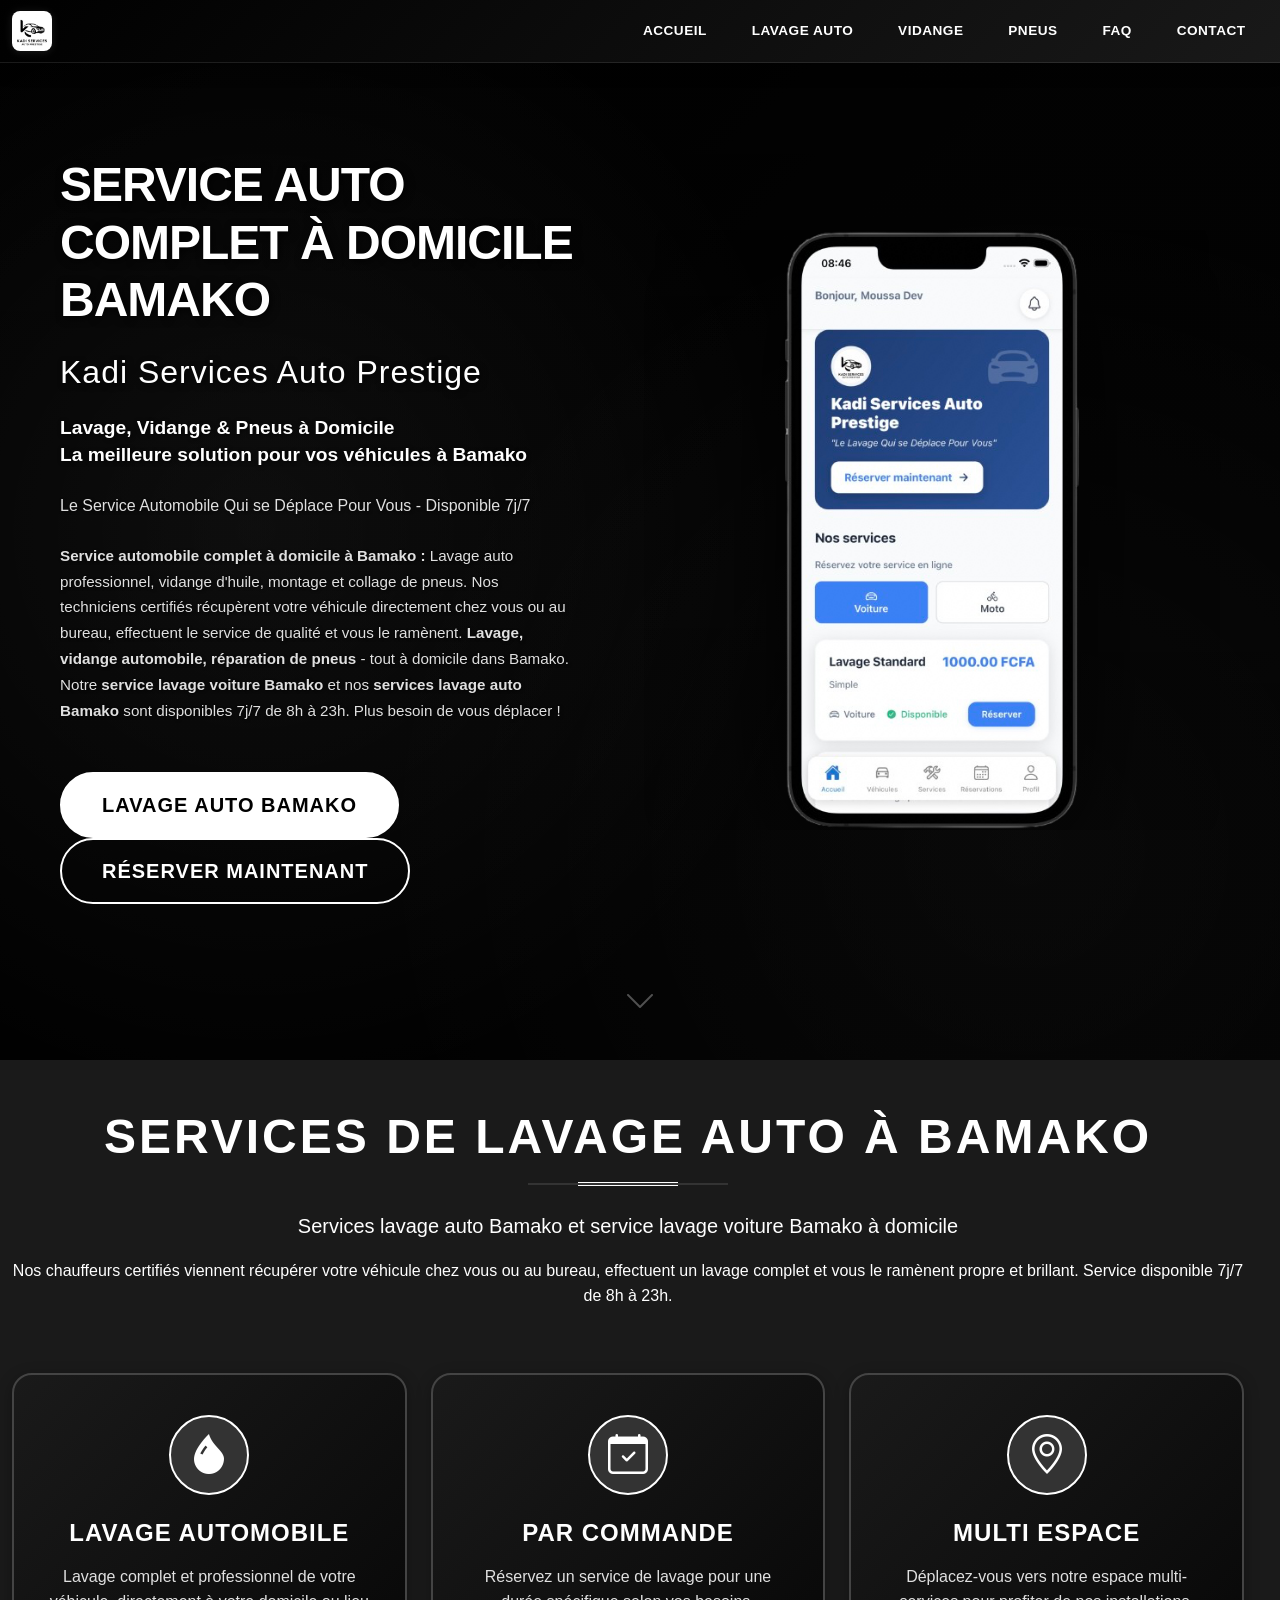
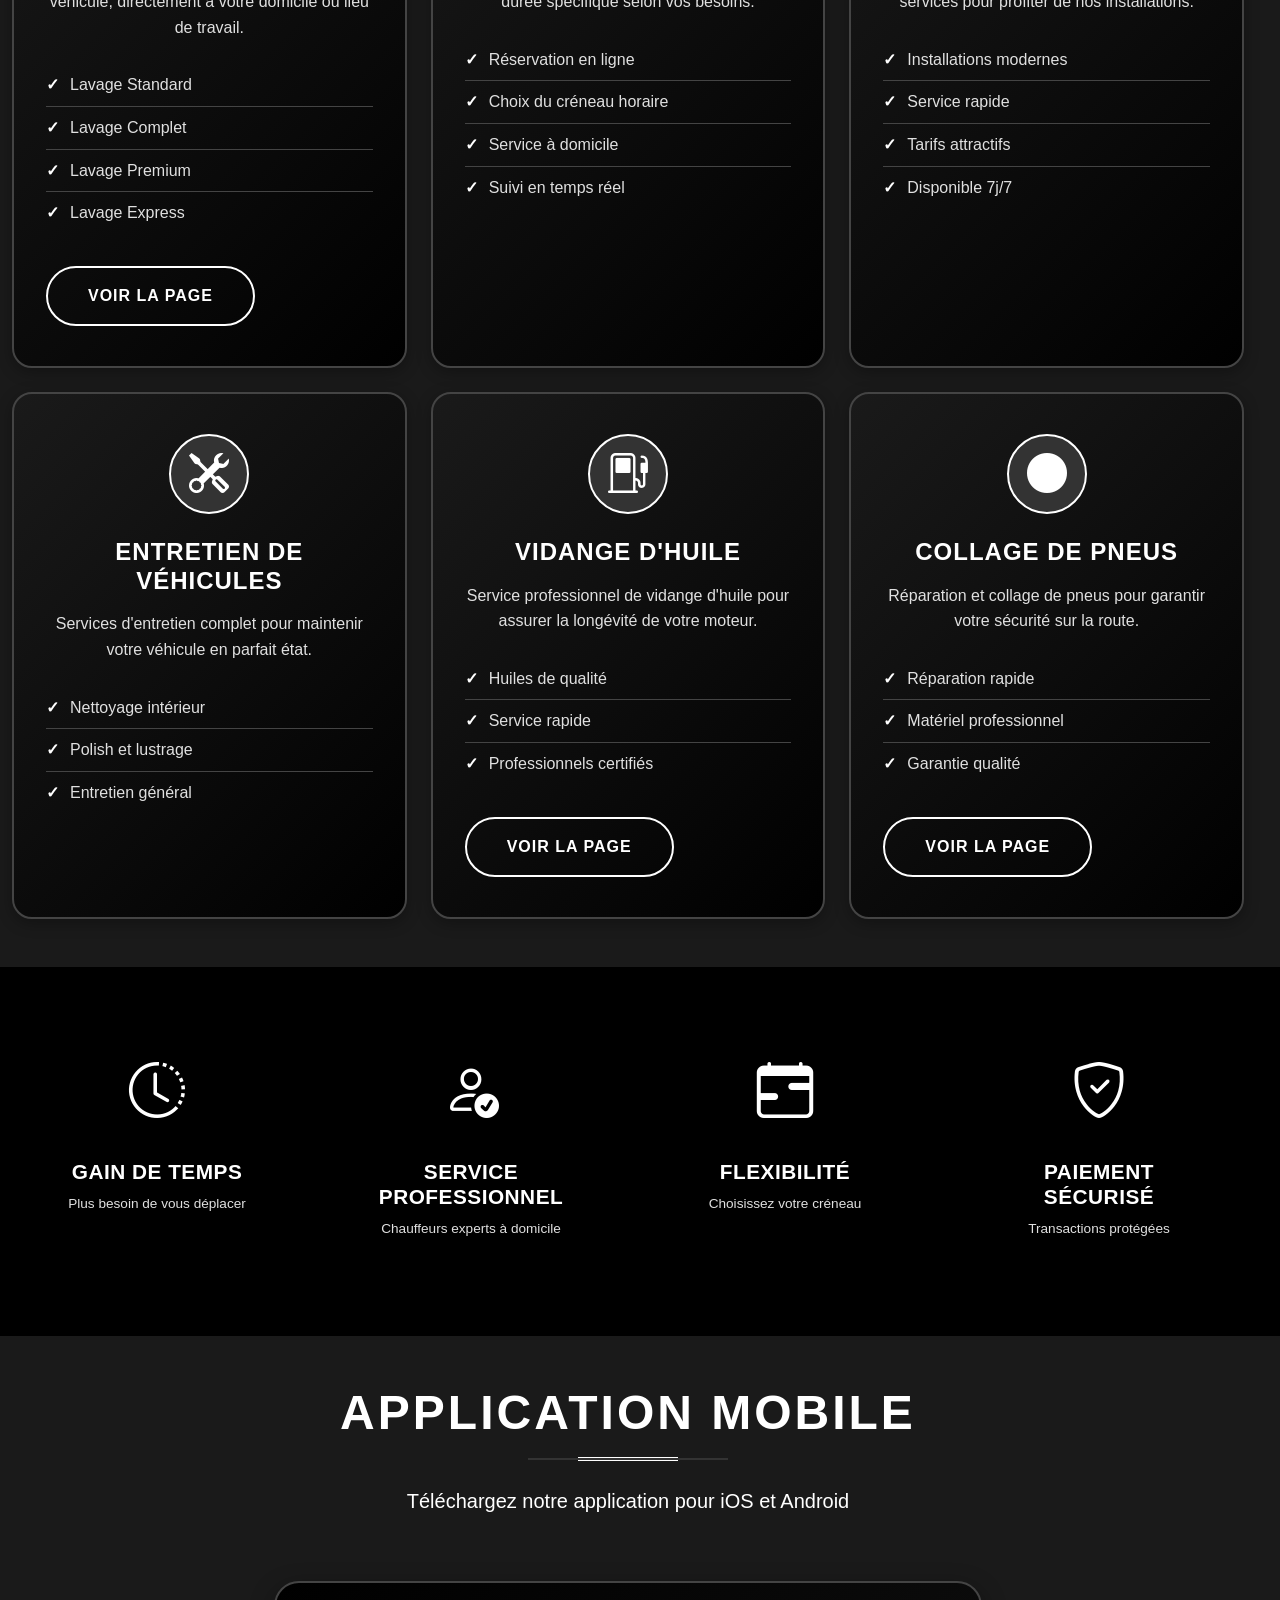
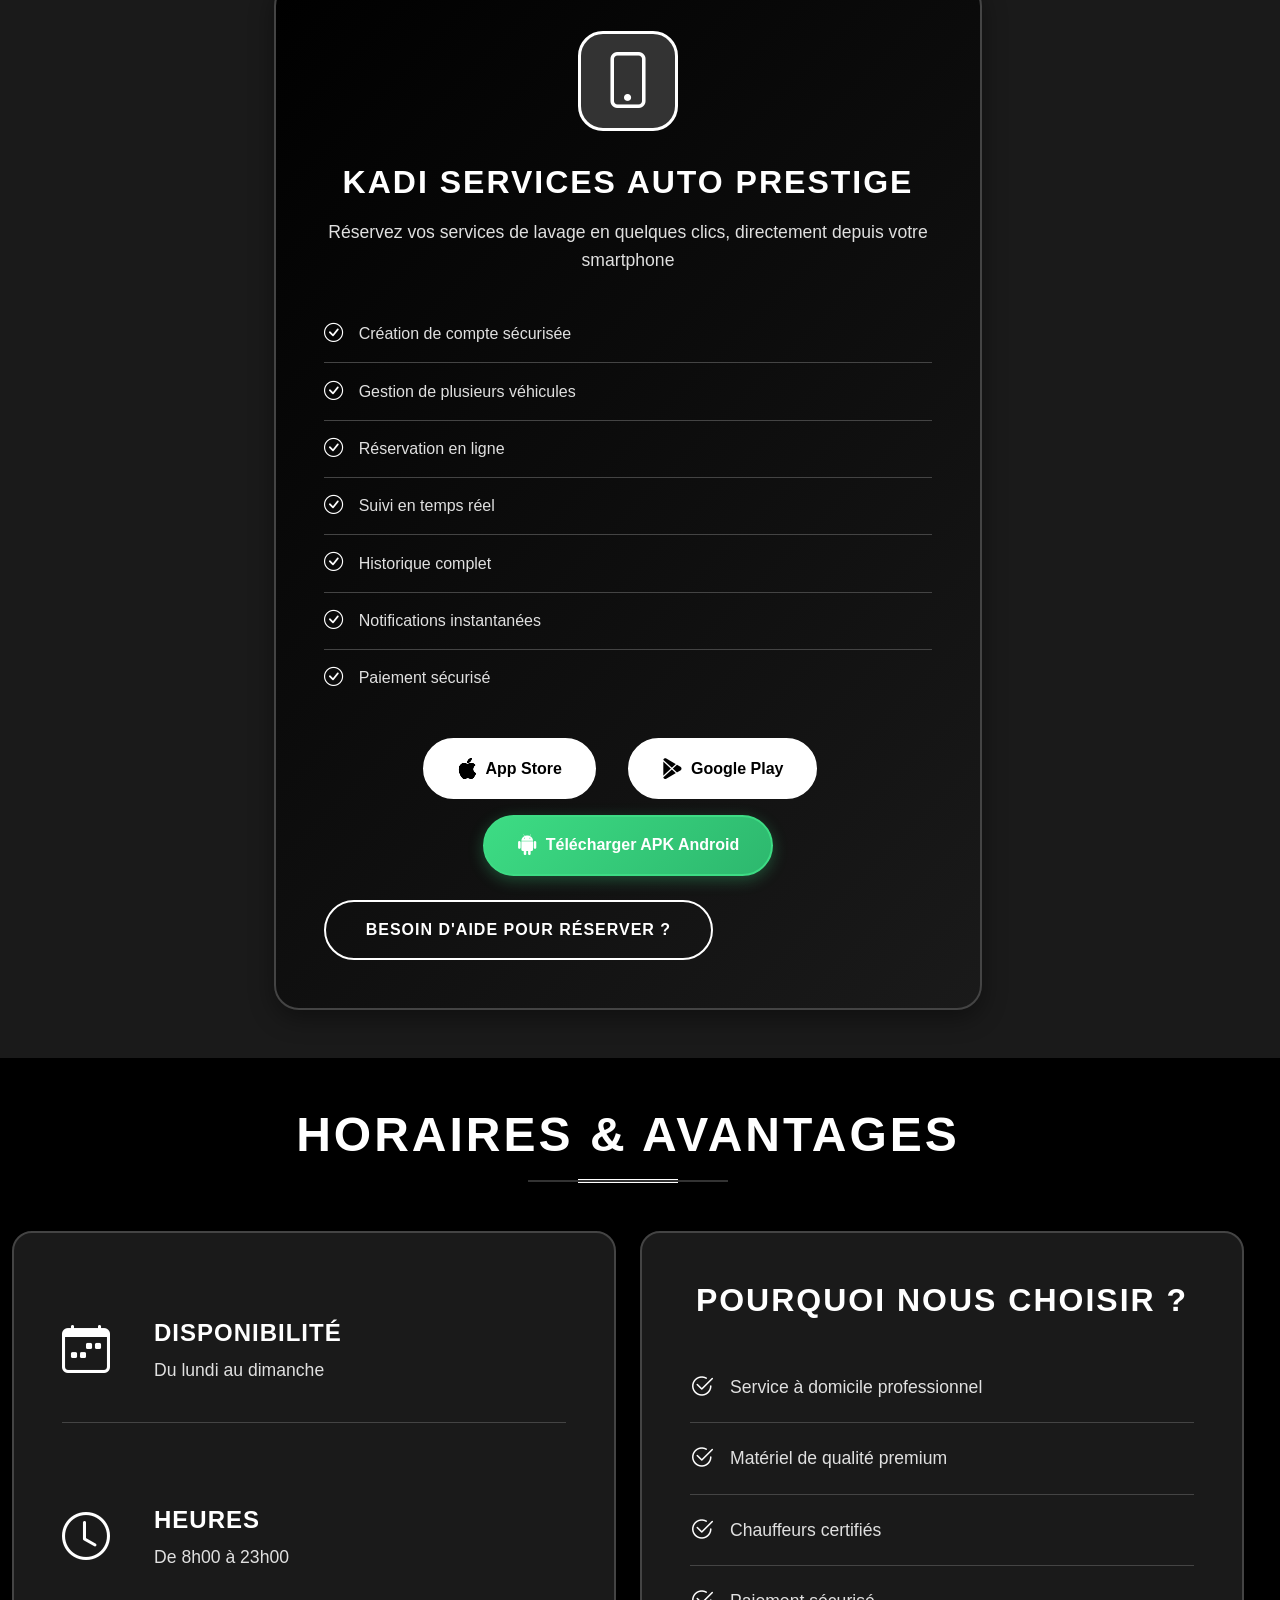
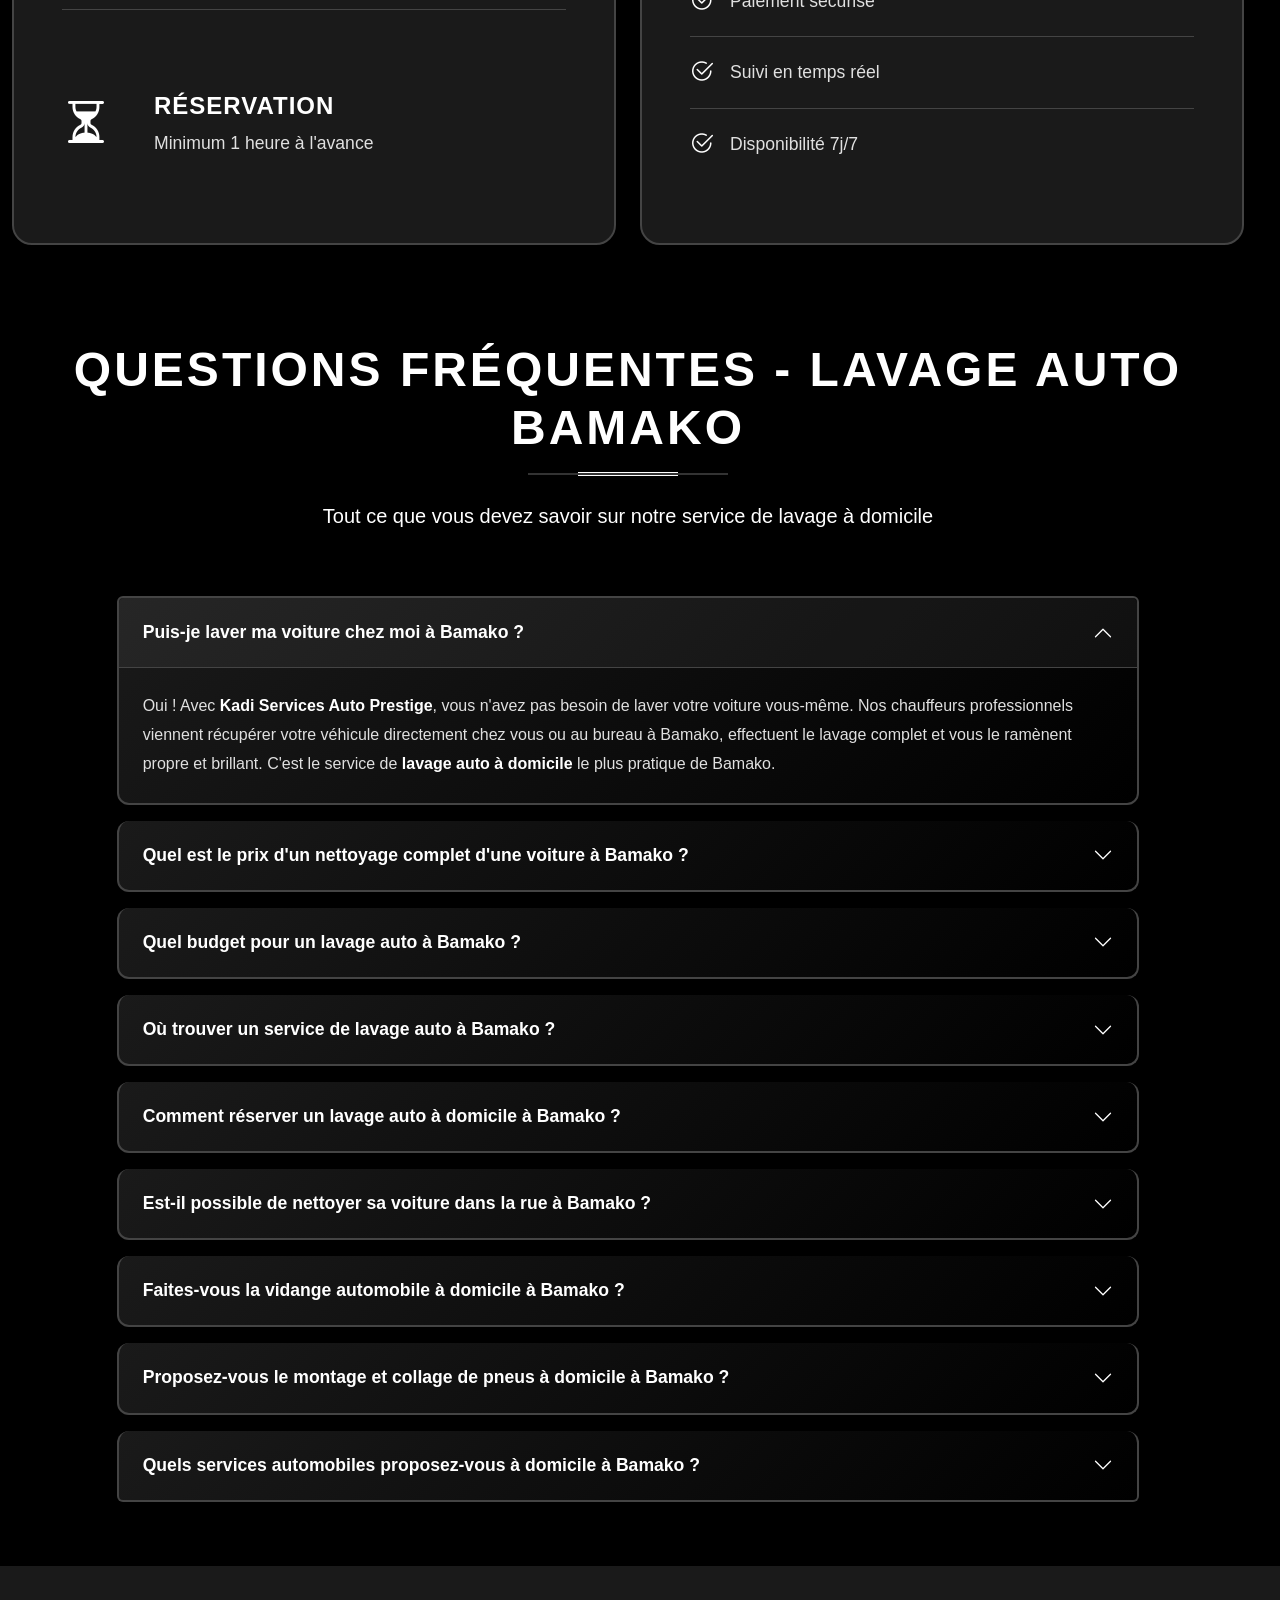
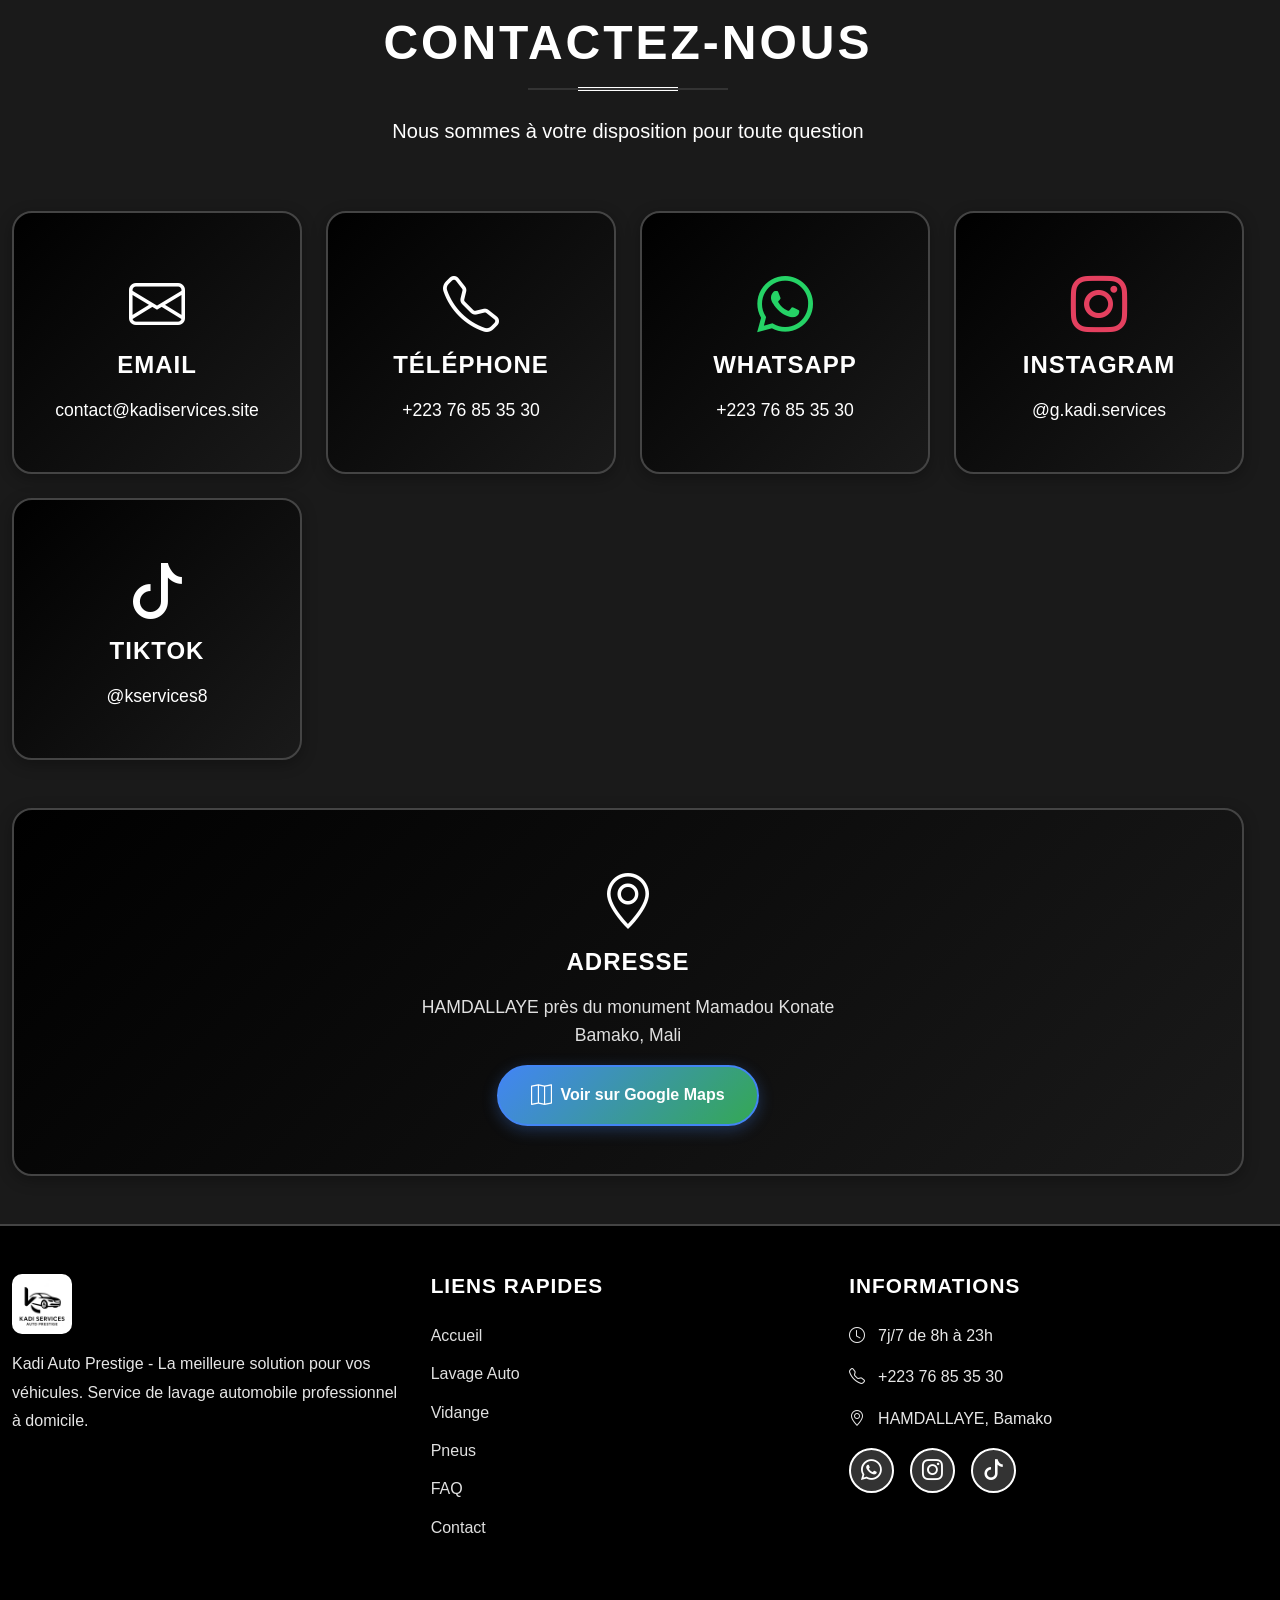
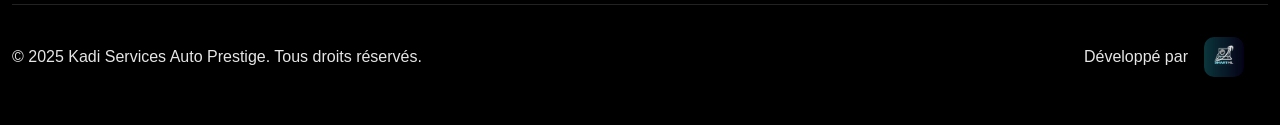
==== commit a183ce65: "reconnect optimized mp4 + seo multipages" ====
--- a/index.html
+++ b/index.html
@@ -16,8 +16,8 @@
     
     <!-- SEO Meta Tags -->
     <title>Kadi Services Auto Prestige | Lavage Auto Bamako, Vidange & Pneus à Domicile</title>
-    <meta name="description" content="Kadi Services Auto Prestige à Bamako : lavage auto bamako, services lavage auto bamako, lavage auto à domicile, vidange automobile et collage de pneus. Service professionnel 7j/7 de 8h à 23h à domicile ou au bureau.">
-    <meta name="keywords" content="Kadi Services Auto Prestige, lavage auto bamako, services lavage auto bamako, service lavage auto bamako, lavage auto à domicile bamako, lavage complet bamako, nettoyage voiture bamako, lavage automobile bamako, meilleur lavage auto bamako, lavage professionnel bamako, ou trouver lavage auto bamako, lavage automatique bamako, vidange automobile bamako, vidange à domicile bamako, montage pneu à domicile bamako, collage pneu bamako, collage pneu à domicile bamako, réparation pneu bamako, garage mobile bamako, entretien auto domicile bamako, prestige auto service bamako">
+    <meta name="description" content="Kadi Services Auto Prestige à Bamako : lavage auto bamako, services lavage auto bamako, service lavage voiture bamako, lavage auto à domicile, vidange automobile et collage de pneus. Service professionnel 7j/7 de 8h à 23h à domicile ou au bureau.">
+    <meta name="keywords" content="Kadi Services Auto Prestige, lavage auto bamako, services lavage auto bamako, service lavage voiture bamako, service lavage auto bamako, lavage auto à domicile bamako, lavage complet bamako, nettoyage voiture bamako, lavage automobile bamako, meilleur lavage auto bamako, lavage professionnel bamako, ou trouver lavage auto bamako, lavage automatique bamako, vidange automobile bamako, vidange à domicile bamako, montage pneu à domicile bamako, collage pneu bamako, collage pneu à domicile bamako, réparation pneu bamako, garage mobile bamako, entretien auto domicile bamako, prestige auto service bamako">
     <meta name="author" content="Kadi Services Auto Prestige">
     <meta name="robots" content="index, follow, max-snippet:-1, max-image-preview:large, max-video-preview:-1">
     <link rel="canonical" href="https://prestige.kadiservices.site">
@@ -32,7 +32,7 @@
     <meta property="og:locale" content="fr_FR">
     <meta property="og:type" content="website">
     <meta property="og:title" content="Kadi Services Auto Prestige | Lavage Auto Bamako, Vidange & Pneus à Domicile">
-    <meta property="og:description" content="Lavage auto Bamako, services lavage auto Bamako, vidange automobile et pneus à domicile. Kadi Services Auto Prestige intervient chez vous ou au bureau 7j/7.">
+    <meta property="og:description" content="Lavage auto Bamako, services lavage auto Bamako, service lavage voiture Bamako, vidange automobile et pneus à domicile. Kadi Services Auto Prestige intervient chez vous ou au bureau 7j/7.">
     <meta property="og:url" content="https://prestige.kadiservices.site">
     <meta property="og:site_name" content="Kadi Services Auto Prestige">
     <meta property="og:image" content="https://prestige.kadiservices.site/images/logo-kadi.png">
@@ -43,7 +43,7 @@
     <!-- Twitter Card Meta Tags -->
     <meta name="twitter:card" content="summary">
     <meta name="twitter:title" content="Kadi Services Auto Prestige | Lavage Auto Bamako">
-    <meta name="twitter:description" content="Services lavage auto Bamako, vidange automobile et pneus à domicile. Disponible 7j/7 de 8h à 23h.">
+    <meta name="twitter:description" content="Services lavage auto Bamako, service lavage voiture Bamako, vidange automobile et pneus à domicile. Disponible 7j/7 de 8h à 23h.">
     <meta name="twitter:image" content="https://prestige.kadiservices.site/images/logo-kadi.png">
     
     <!-- Preconnect to external resources -->
@@ -270,7 +270,7 @@
     <!-- Navigation -->
     <nav class="navbar navbar-expand-lg navbar-light fixed-top">
         <div class="container">
-            <a class="navbar-brand" href="#home">
+            <a class="navbar-brand" href="index.html">
                 <img src="images/logo-kadi.webp" alt="Kadi Services" class="logo-nav" width="180" height="40" loading="eager">
             </a>
             <button class="navbar-toggler" type="button" data-bs-toggle="collapse" data-bs-target="#navbarNav">
@@ -279,19 +279,22 @@
             <div class="collapse navbar-collapse" id="navbarNav">
                 <ul class="navbar-nav ms-auto">
                     <li class="nav-item">
-                        <a class="nav-link" href="#home">Accueil</a>
+                        <a class="nav-link" href="index.html">Accueil</a>
                     </li>
                     <li class="nav-item">
-                        <a class="nav-link" href="#services">Services</a>
+                        <a class="nav-link" href="lavage-auto-bamako.html">Lavage Auto</a>
                     </li>
                     <li class="nav-item">
-                        <a class="nav-link" href="#apps">Application</a>
+                        <a class="nav-link" href="vidange-bamako.html">Vidange</a>
                     </li>
                     <li class="nav-item">
-                        <a class="nav-link" href="#faq">FAQ</a>
+                        <a class="nav-link" href="montage-pneu-bamako.html">Pneus</a>
                     </li>
                     <li class="nav-item">
-                        <a class="nav-link" href="#contact">Contact</a>
+                        <a class="nav-link" href="faq.html">FAQ</a>
+                    </li>
+                    <li class="nav-item">
+                        <a class="nav-link" href="contact.html">Contact</a>
                     </li>
                 </ul>
             </div>
@@ -304,7 +307,7 @@
         <div class="hero-video-container">
             <div class="hero-video-fallback"></div>
             <video muted loop playsinline class="hero-video" preload="metadata" poster="data:image/svg+xml,%3Csvg xmlns='http://www.w3.org/2000/svg' viewBox='0 0 1920 1080'%3E%3Crect fill='%23000000' width='1920' height='1080'/%3E%3C/svg%3E">
-                <source src="https://res.cloudinary.com/dbi9atr3d/video/upload/v1774914544/gemini_generated_video_6FBDFDB9_mpoqhj.mov" type="video/mp4">
+                <source src="https://res.cloudinary.com/dbi9atr3d/video/upload/q_auto/f_auto/v1775088741/gemini_generated_video_6FBDFDB9_mpoqhj.mp4" type="video/mp4">
             </video>
         </div>
         <div class="hero-overlay"></div>
@@ -319,11 +322,11 @@
                         <p class="mb-5 hero-description">
                             <strong>Service automobile complet à domicile à Bamako :</strong> Lavage auto professionnel, vidange d'huile, montage et collage de pneus. 
                             Nos techniciens certifiés récupèrent votre véhicule directement chez vous ou au bureau, effectuent le service de qualité et vous le ramènent. 
-                            <strong>Lavage, vidange automobile, réparation de pneus</strong> - tout à domicile dans Bamako. Service disponible 7j/7 de 8h à 23h. Plus besoin de vous déplacer !
+                            <strong>Lavage, vidange automobile, réparation de pneus</strong> - tout à domicile dans Bamako. Notre <strong>service lavage voiture Bamako</strong> et nos <strong>services lavage auto Bamako</strong> sont disponibles 7j/7 de 8h à 23h. Plus besoin de vous déplacer !
                         </p>
                         <div class="hero-buttons">
-                            <a href="#apps" class="btn btn-primary btn-lg me-3 animate-scale">Télécharger l'app</a>
-                            <a href="#services" class="btn btn-outline-light btn-lg animate-scale">Nos services</a>
+                            <a href="lavage-auto-bamako.html" class="btn btn-primary btn-lg me-3 animate-scale">Lavage Auto Bamako</a>
+                            <a href="contact.html" class="btn btn-outline-light btn-lg animate-scale">Réserver maintenant</a>
                         </div>
                     </div>
                 </div>
@@ -346,7 +349,7 @@
                 <div class="col-12 text-center">
                     <h2 class="section-title animate-fade-in">Services de Lavage Auto à Bamako</h2>
                     <div class="title-line"></div>
-                    <p class="lead mt-4">Lavage professionnel à domicile dans tout Bamako</p>
+                    <p class="lead mt-4">Services lavage auto Bamako et service lavage voiture Bamako à domicile</p>
                     <p class="mt-3">Nos chauffeurs certifiés viennent récupérer votre véhicule chez vous ou au bureau, effectuent un lavage complet et vous le ramènent propre et brillant. Service disponible 7j/7 de 8h à 23h.</p>
                 </div>
             </div>
@@ -364,6 +367,7 @@
                             <li>Lavage Premium</li>
                             <li>Lavage Express</li>
                         </ul>
+                        <a href="lavage-auto-bamako.html" class="btn btn-outline-light mt-3">Voir la page</a>
                     </div>
                 </div>
                 <div class="col-md-6 col-lg-4">
@@ -422,6 +426,7 @@
                             <li>Service rapide</li>
                             <li>Professionnels certifiés</li>
                         </ul>
+                        <a href="vidange-bamako.html" class="btn btn-outline-light mt-3">Voir la page</a>
                     </div>
                 </div>
                 <div class="col-md-6 col-lg-4">
@@ -436,6 +441,7 @@
                             <li>Matériel professionnel</li>
                             <li>Garantie qualité</li>
                         </ul>
+                        <a href="montage-pneu-bamako.html" class="btn btn-outline-light mt-3">Voir la page</a>
                     </div>
                 </div>
             </div>
@@ -516,6 +522,9 @@
                                 <i class="bi bi-android2"></i> Télécharger APK Android
                             </a>
                         </div>
+                        <div class="mt-4">
+                            <a href="contact.html" class="btn btn-outline-light">Besoin d'aide pour réserver ?</a>
+                        </div>
                     </div>
                 </div>
             </div>
@@ -774,10 +783,12 @@
                 <div class="col-lg-4">
                     <h5 class="footer-title">Liens Rapides</h5>
                     <ul class="footer-links">
-                        <li><a href="#home">Accueil</a></li>
-                        <li><a href="#services">Services</a></li>
-                        <li><a href="#apps">Applications</a></li>
-                        <li><a href="#contact">Contact</a></li>
+                        <li><a href="index.html">Accueil</a></li>
+                        <li><a href="lavage-auto-bamako.html">Lavage Auto</a></li>
+                        <li><a href="vidange-bamako.html">Vidange</a></li>
+                        <li><a href="montage-pneu-bamako.html">Pneus</a></li>
+                        <li><a href="faq.html">FAQ</a></li>
+                        <li><a href="contact.html">Contact</a></li>
                     </ul>
                 </div>
                 <div class="col-lg-4">
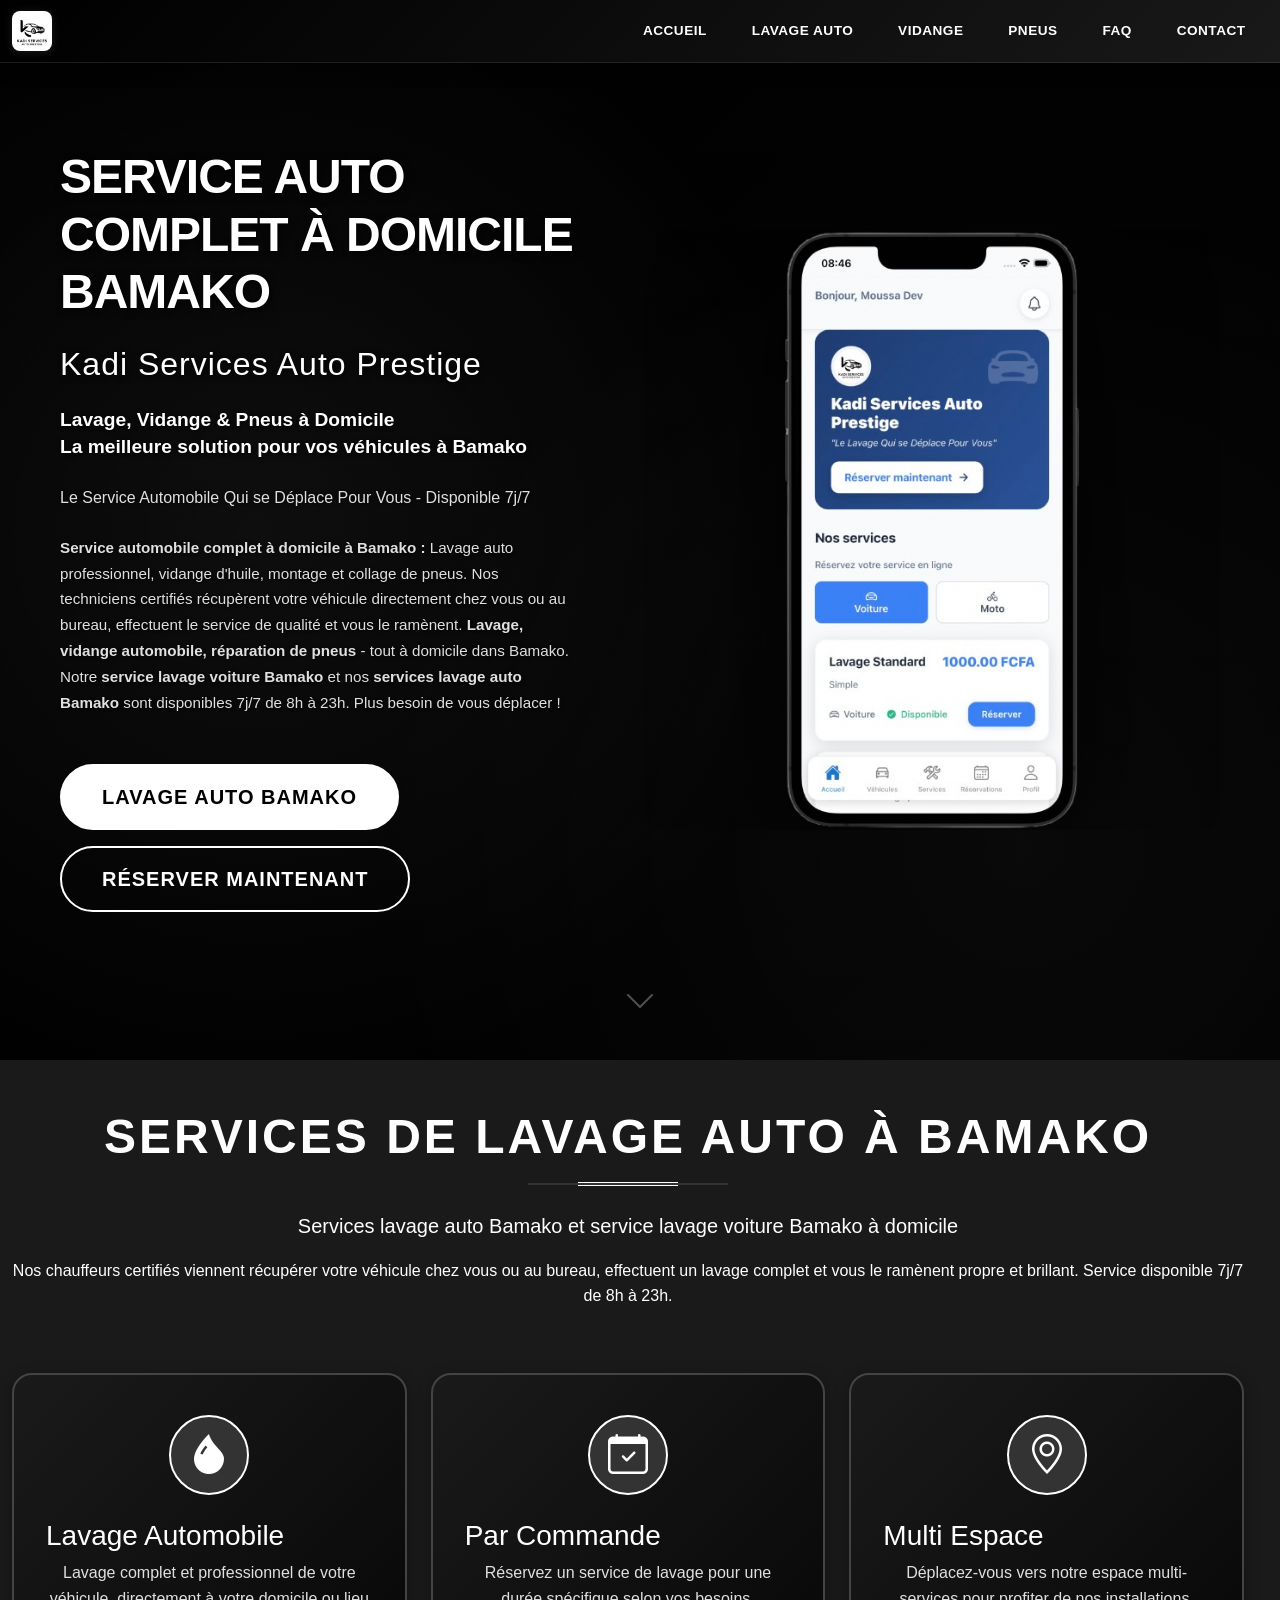
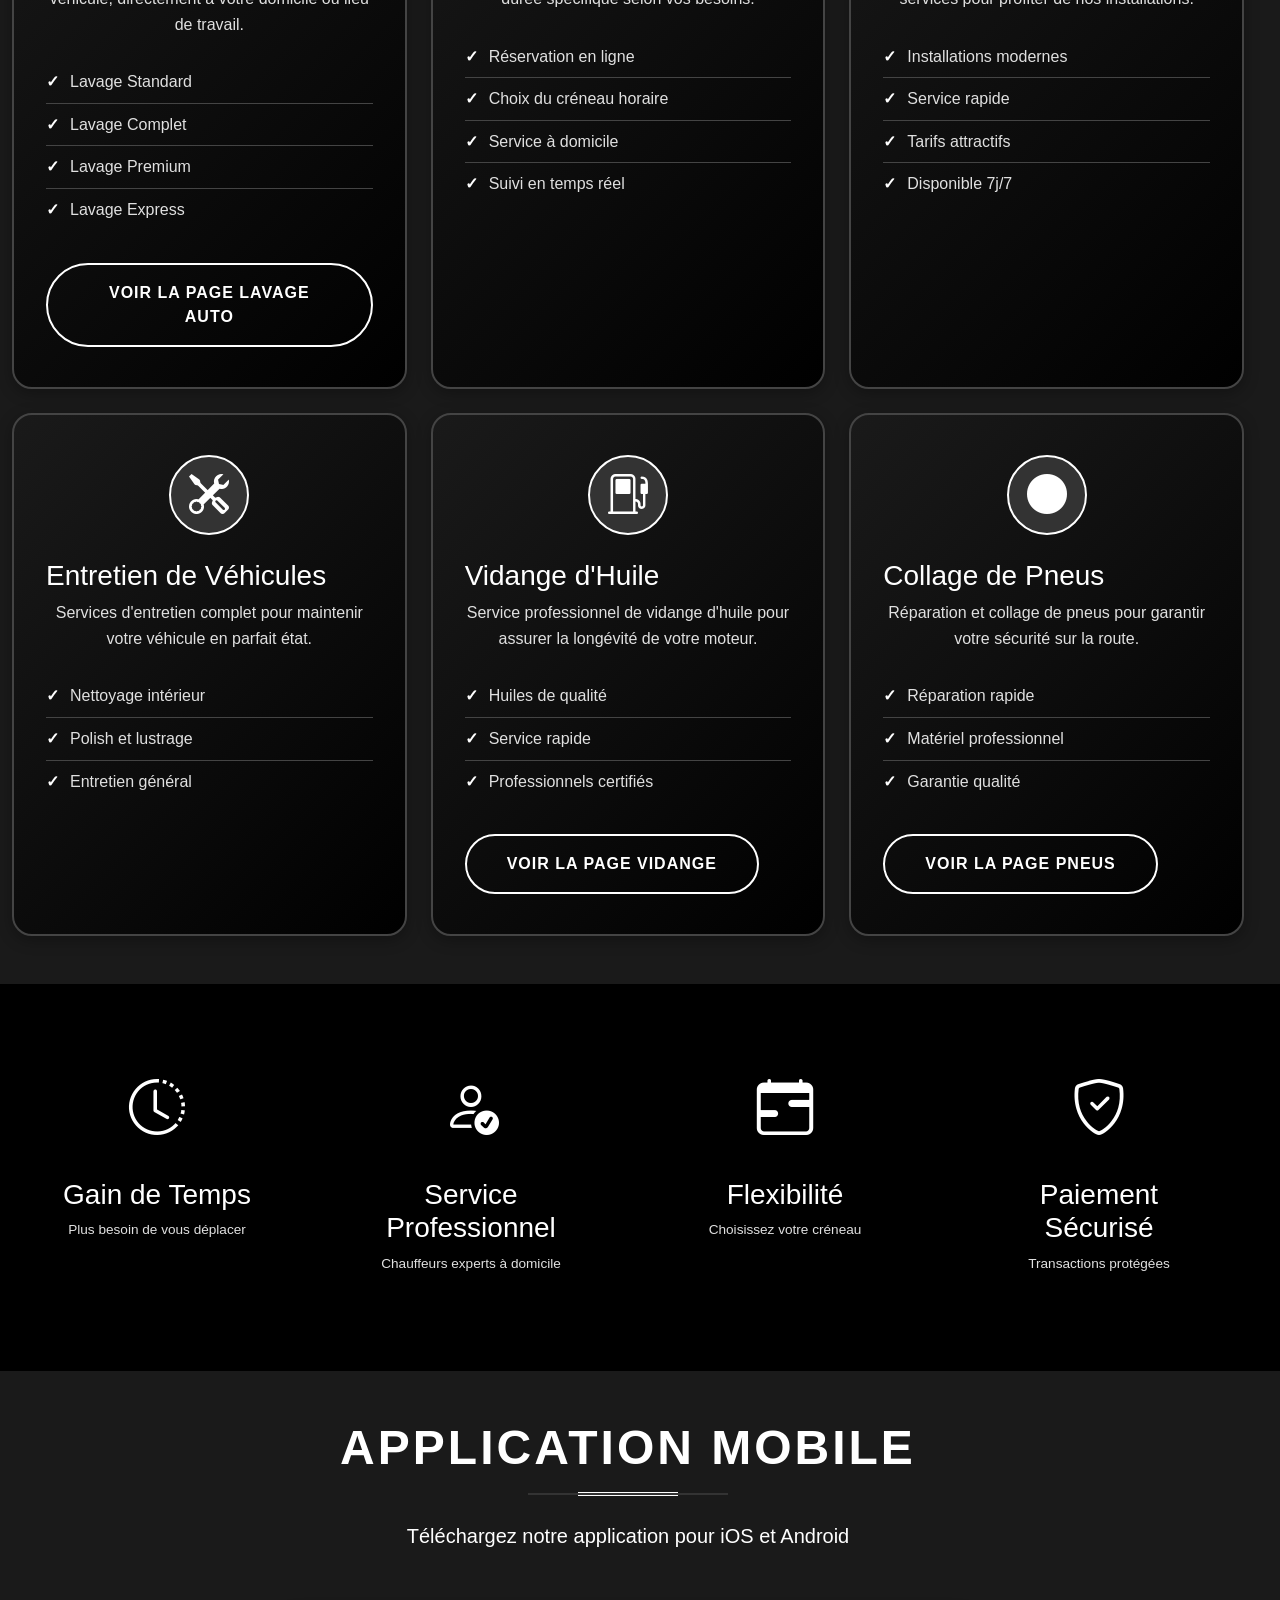
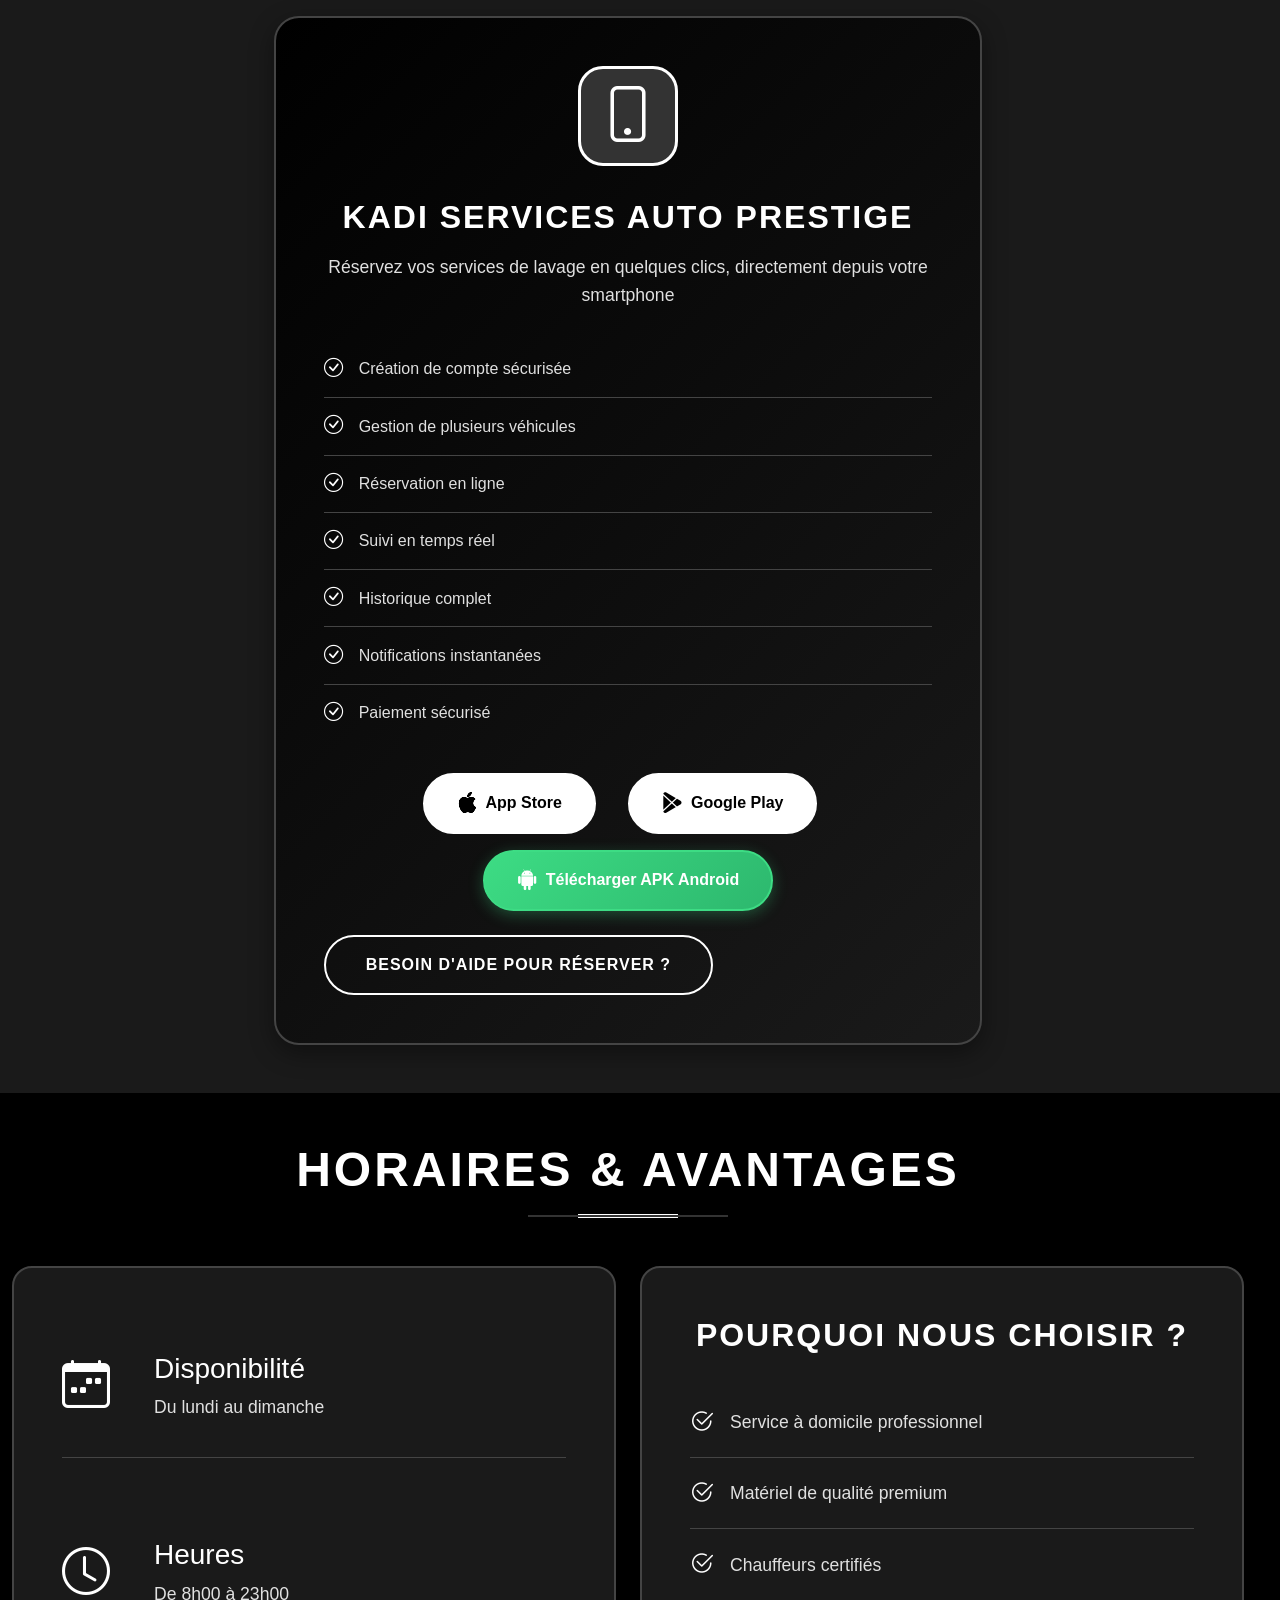
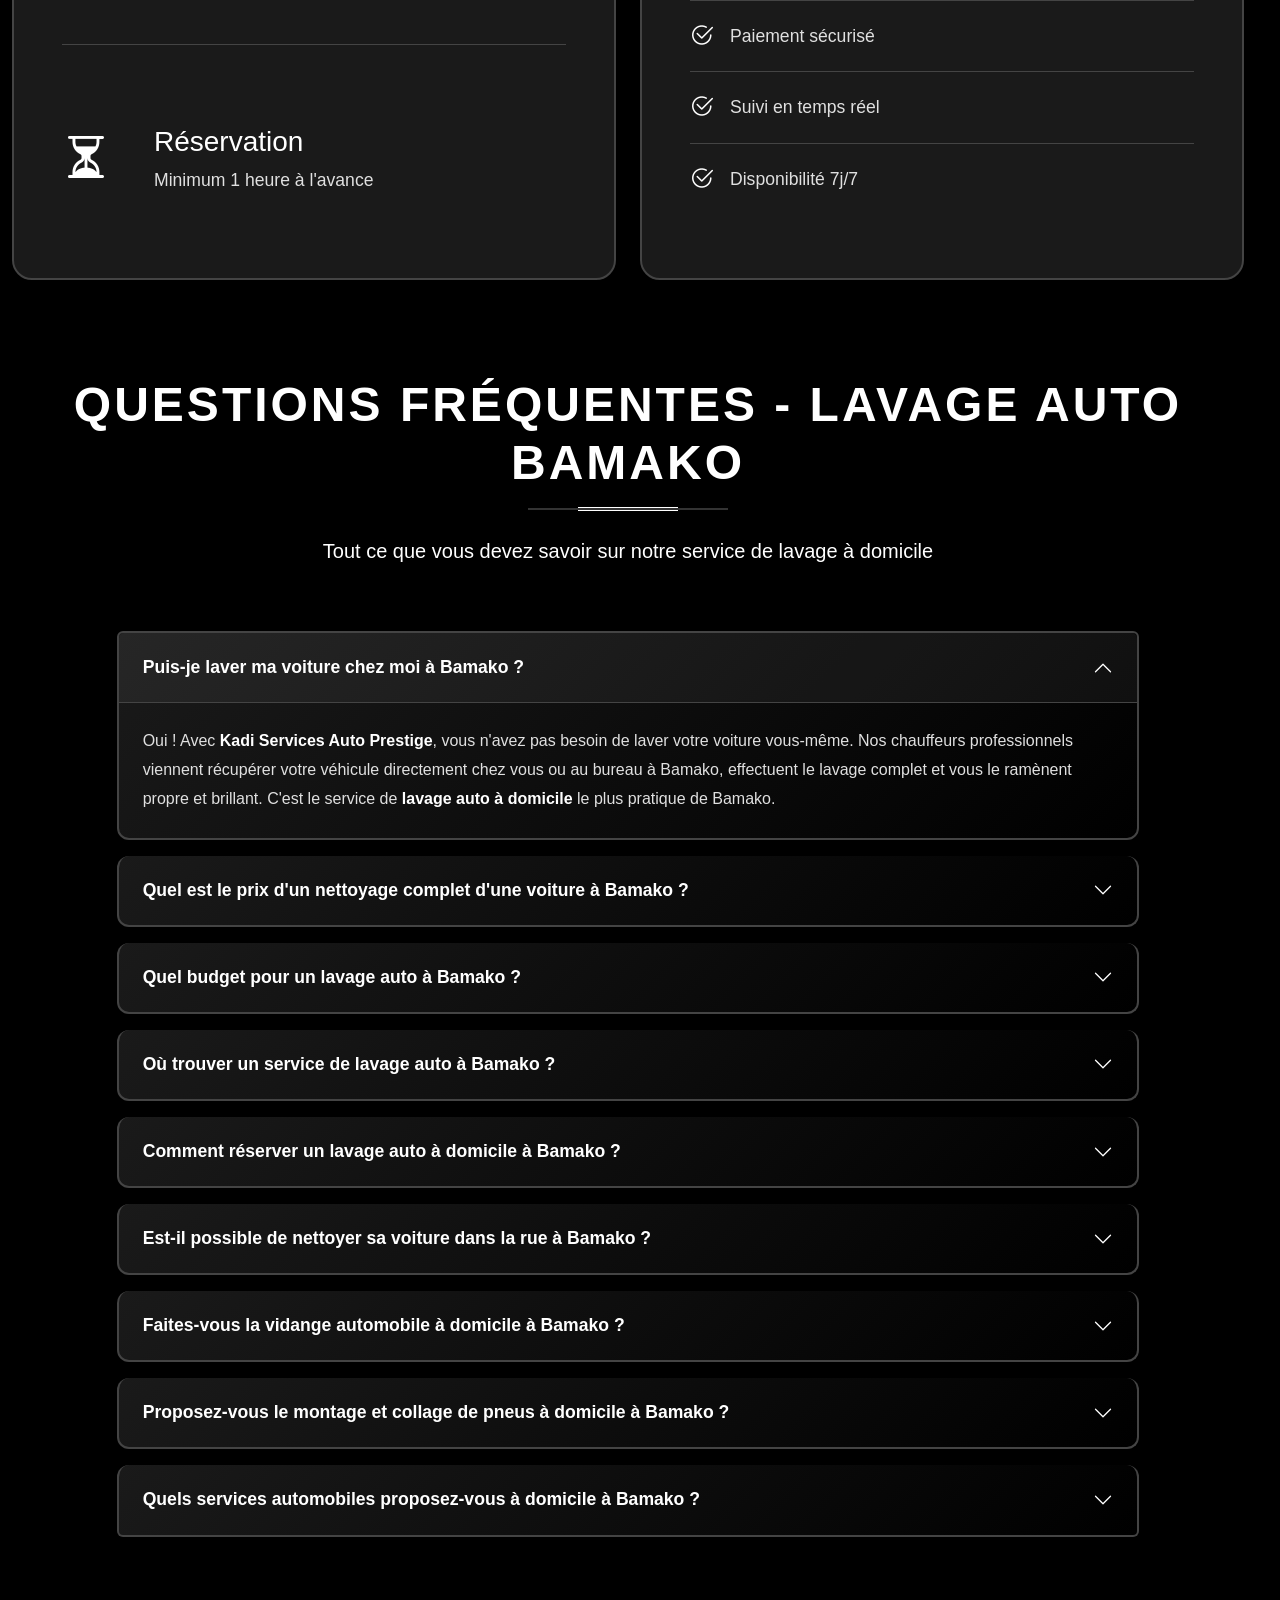
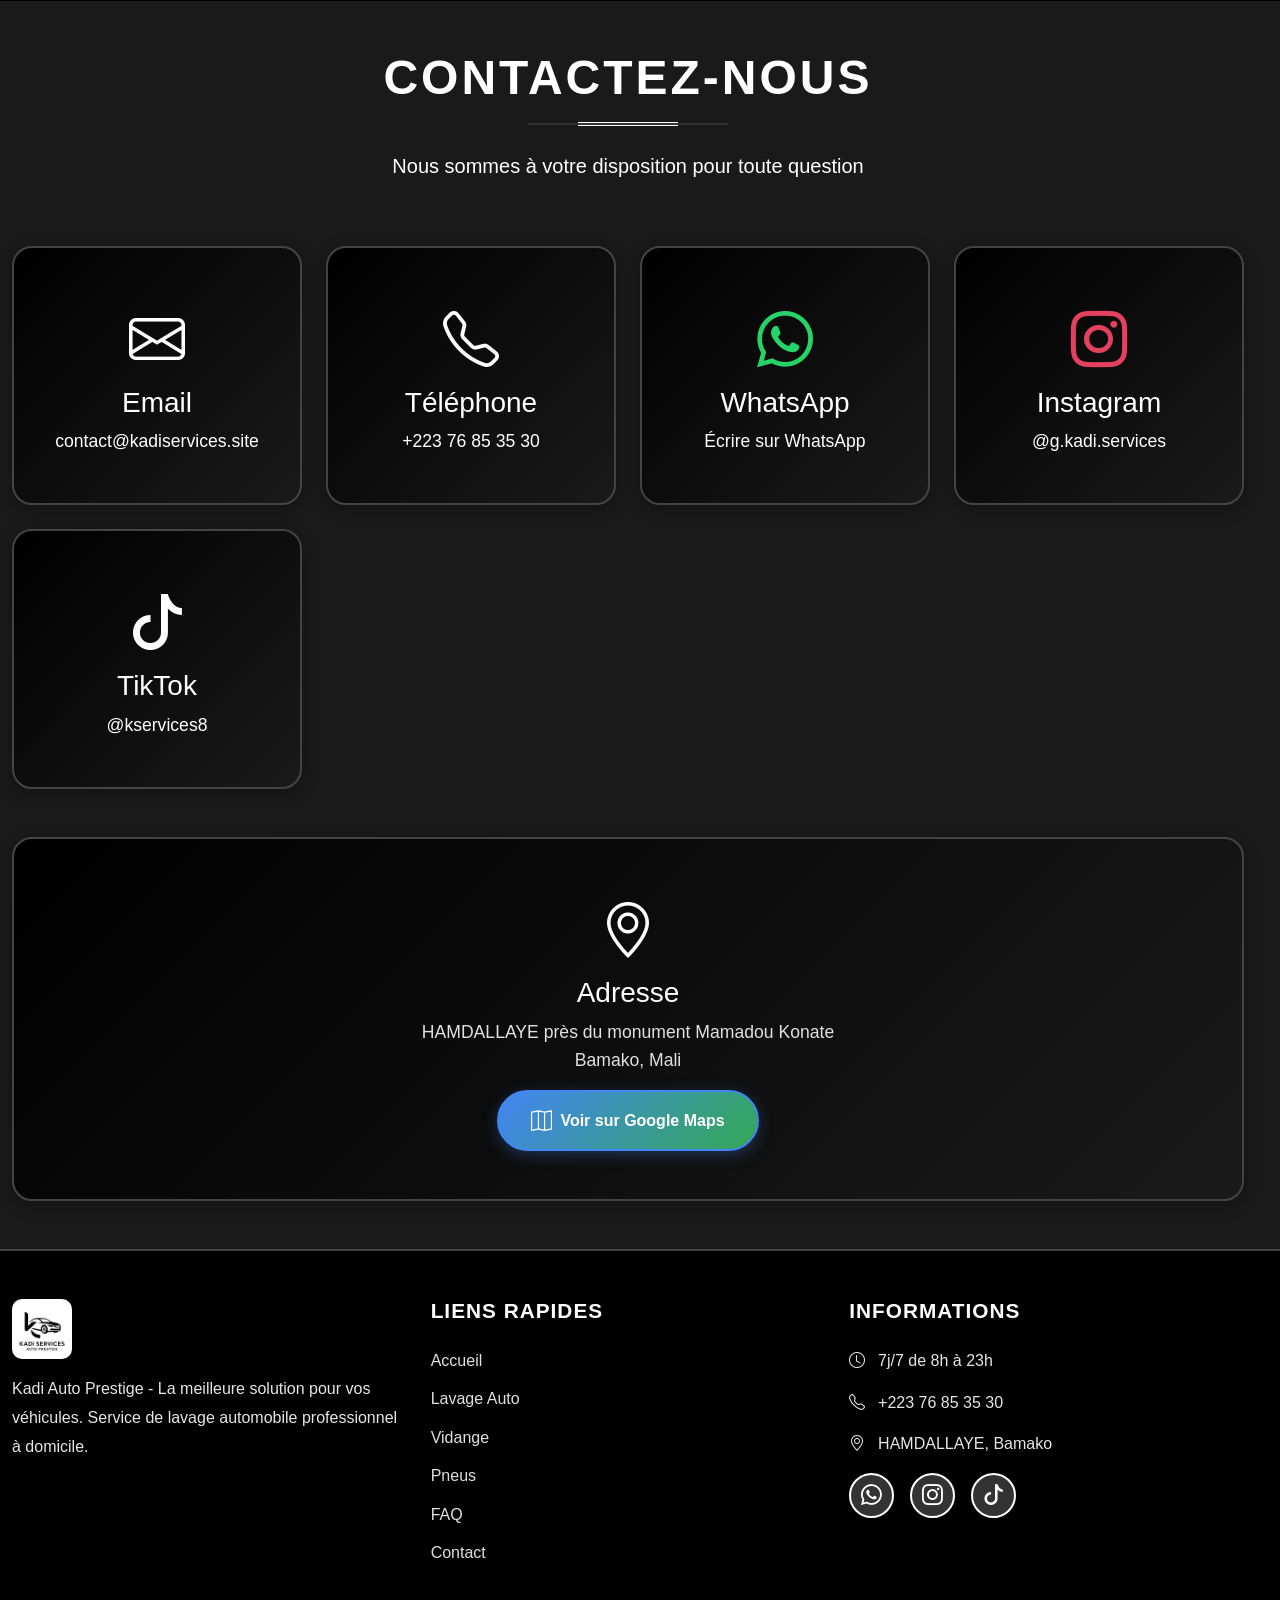
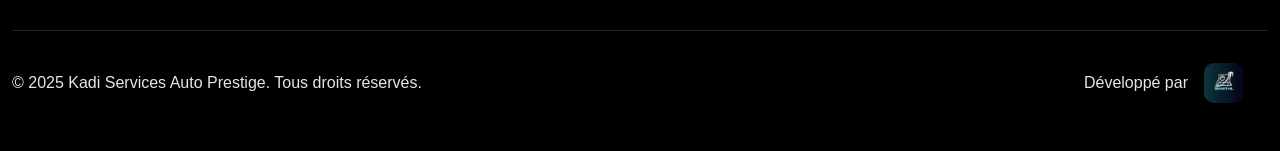
==== commit 215f7ae6: "complet" ====
--- a/index.html
+++ b/index.html
@@ -51,7 +51,8 @@
     <link rel="preconnect" href="https://res.cloudinary.com" crossorigin>
     
     <!-- Bootstrap CSS -->
-    <link href="https://cdn.jsdelivr.net/npm/bootstrap@5.3.2/dist/css/bootstrap.min.css" rel="stylesheet">
+    <link rel="preload" href="https://cdn.jsdelivr.net/npm/bootstrap@5.3.2/dist/css/bootstrap.min.css" as="style" onload="this.onload=null;this.rel='stylesheet'">
+    <noscript><link href="https://cdn.jsdelivr.net/npm/bootstrap@5.3.2/dist/css/bootstrap.min.css" rel="stylesheet"></noscript>
     <!-- Bootstrap Icons -->
     <link rel="stylesheet" href="https://cdn.jsdelivr.net/npm/bootstrap-icons@1.11.1/font/bootstrap-icons.css" media="print" onload="this.media='all'">
     <noscript><link rel="stylesheet" href="https://cdn.jsdelivr.net/npm/bootstrap-icons@1.11.1/font/bootstrap-icons.css"></noscript>
@@ -271,9 +272,9 @@
     <nav class="navbar navbar-expand-lg navbar-light fixed-top">
         <div class="container">
             <a class="navbar-brand" href="index.html">
-                <img src="images/logo-kadi.webp" alt="Kadi Services" class="logo-nav" width="180" height="40" loading="eager">
+                <img src="images/logo-kadi.png" alt="Kadi Services" class="logo-nav" width="180" height="40" loading="eager" decoding="async">
             </a>
-            <button class="navbar-toggler" type="button" data-bs-toggle="collapse" data-bs-target="#navbarNav">
+            <button class="navbar-toggler" type="button" data-bs-toggle="collapse" data-bs-target="#navbarNav" aria-controls="navbarNav" aria-expanded="false" aria-label="Ouvrir le menu de navigation">
                 <span class="navbar-toggler-icon"></span>
             </button>
             <div class="collapse navbar-collapse" id="navbarNav">
@@ -307,7 +308,7 @@
         <div class="hero-video-container">
             <div class="hero-video-fallback"></div>
             <video muted loop playsinline class="hero-video" preload="metadata" poster="data:image/svg+xml,%3Csvg xmlns='http://www.w3.org/2000/svg' viewBox='0 0 1920 1080'%3E%3Crect fill='%23000000' width='1920' height='1080'/%3E%3C/svg%3E">
-                <source src="https://res.cloudinary.com/dbi9atr3d/video/upload/q_auto/f_auto/v1775088741/gemini_generated_video_6FBDFDB9_mpoqhj.mp4" type="video/mp4">
+                <source src="https://res.cloudinary.com/dbi9atr3d/video/upload/q_auto/f_auto/v1775091396/gemini_generated_video_6FBDFDB9_mpoqhj.mp4" type="video/mp4">
             </video>
         </div>
         <div class="hero-overlay"></div>
@@ -332,7 +333,7 @@
                 </div>
                 <div class="col-lg-6">
                     <div class="hero-image animate-slide-in">
-                        <img src="images/app-mockup.webp" alt="Application mobile Kadi Services Auto Prestige - Réservation lavage auto à domicile Bamako" class="app-mockup" width="358" height="696" loading="lazy">
+                        <img src="images/app-mockup.webp" srcset="images/app-mockup-mobile.webp 240w, images/app-mockup.webp 358w" sizes="(max-width: 576px) 210px, (max-width: 992px) 240px, 340px" alt="Application mobile Kadi Services Auto Prestige - Réservation lavage auto à domicile Bamako" class="app-mockup" width="358" height="696" loading="lazy" fetchpriority="low" decoding="async">
                     </div>
                 </div>
             </div>
@@ -359,7 +360,7 @@
                         <div class="service-icon">
                             <i class="bi bi-droplet-fill"></i>
                         </div>
-                        <h4>Lavage Automobile</h4>
+                        <h3>Lavage Automobile</h3>
                         <p>Lavage complet et professionnel de votre véhicule, directement à votre domicile ou lieu de travail.</p>
                         <ul class="service-list">
                             <li>Lavage Standard</li>
@@ -367,7 +368,7 @@
                             <li>Lavage Premium</li>
                             <li>Lavage Express</li>
                         </ul>
-                        <a href="lavage-auto-bamako.html" class="btn btn-outline-light mt-3">Voir la page</a>
+                        <a href="lavage-auto-bamako.html" class="btn btn-outline-light mt-3" aria-label="Voir la page lavage auto Bamako">Voir la page lavage auto</a>
                     </div>
                 </div>
                 <div class="col-md-6 col-lg-4">
@@ -375,7 +376,7 @@
                         <div class="service-icon">
                             <i class="bi bi-calendar-check"></i>
                         </div>
-                        <h4>Par Commande</h4>
+                        <h3>Par Commande</h3>
                         <p>Réservez un service de lavage pour une durée spécifique selon vos besoins.</p>
                         <ul class="service-list">
                             <li>Réservation en ligne</li>
@@ -390,7 +391,7 @@
                         <div class="service-icon">
                             <i class="bi bi-geo-alt"></i>
                         </div>
-                        <h4>Multi Espace</h4>
+                        <h3>Multi Espace</h3>
                         <p>Déplacez-vous vers notre espace multi-services pour profiter de nos installations.</p>
                         <ul class="service-list">
                             <li>Installations modernes</li>
@@ -405,7 +406,7 @@
                         <div class="service-icon">
                             <i class="bi bi-tools"></i>
                         </div>
-                        <h4>Entretien de Véhicules</h4>
+                        <h3>Entretien de Véhicules</h3>
                         <p>Services d'entretien complet pour maintenir votre véhicule en parfait état.</p>
                         <ul class="service-list">
                             <li>Nettoyage intérieur</li>
@@ -419,14 +420,14 @@
                         <div class="service-icon">
                             <i class="bi bi-fuel-pump"></i>
                         </div>
-                        <h4>Vidange d'Huile</h4>
+                        <h3>Vidange d'Huile</h3>
                         <p>Service professionnel de vidange d'huile pour assurer la longévité de votre moteur.</p>
                         <ul class="service-list">
                             <li>Huiles de qualité</li>
                             <li>Service rapide</li>
                             <li>Professionnels certifiés</li>
                         </ul>
-                        <a href="vidange-bamako.html" class="btn btn-outline-light mt-3">Voir la page</a>
+                        <a href="vidange-bamako.html" class="btn btn-outline-light mt-3" aria-label="Voir la page vidange automobile Bamako">Voir la page vidange</a>
                     </div>
                 </div>
                 <div class="col-md-6 col-lg-4">
@@ -434,14 +435,14 @@
                         <div class="service-icon">
                             <i class="bi bi-circle-fill"></i>
                         </div>
-                        <h4>Collage de Pneus</h4>
+                        <h3>Collage de Pneus</h3>
                         <p>Réparation et collage de pneus pour garantir votre sécurité sur la route.</p>
                         <ul class="service-list">
                             <li>Réparation rapide</li>
                             <li>Matériel professionnel</li>
                             <li>Garantie qualité</li>
                         </ul>
-                        <a href="montage-pneu-bamako.html" class="btn btn-outline-light mt-3">Voir la page</a>
+                        <a href="montage-pneu-bamako.html" class="btn btn-outline-light mt-3" aria-label="Voir la page montage et collage de pneus Bamako">Voir la page pneus</a>
                     </div>
                 </div>
             </div>
@@ -455,28 +456,28 @@
                 <div class="col-md-6 col-lg-3">
                     <div class="feature-item text-center animate-fade-up">
                         <i class="bi bi-clock-history feature-icon"></i>
-                        <h5>Gain de Temps</h5>
+                        <h3>Gain de Temps</h3>
                         <p>Plus besoin de vous déplacer</p>
                     </div>
                 </div>
                 <div class="col-md-6 col-lg-3">
                     <div class="feature-item text-center animate-fade-up">
                         <i class="bi bi-person-check feature-icon"></i>
-                        <h5>Service Professionnel</h5>
+                        <h3>Service Professionnel</h3>
                         <p>Chauffeurs experts à domicile</p>
                     </div>
                 </div>
                 <div class="col-md-6 col-lg-3">
                     <div class="feature-item text-center animate-fade-up">
                         <i class="bi bi-calendar-range feature-icon"></i>
-                        <h5>Flexibilité</h5>
+                        <h3>Flexibilité</h3>
                         <p>Choisissez votre créneau</p>
                     </div>
                 </div>
                 <div class="col-md-6 col-lg-3">
                     <div class="feature-item text-center animate-fade-up">
                         <i class="bi bi-shield-check feature-icon"></i>
-                        <h5>Paiement Sécurisé</h5>
+                        <h3>Paiement Sécurisé</h3>
                         <p>Transactions protégées</p>
                     </div>
                 </div>
@@ -546,21 +547,21 @@
                         <div class="schedule-item">
                             <i class="bi bi-calendar-week"></i>
                             <div>
-                                <h5>Disponibilité</h5>
+                                <h3>Disponibilité</h3>
                                 <p>Du lundi au dimanche</p>
                             </div>
                         </div>
                         <div class="schedule-item">
                             <i class="bi bi-clock"></i>
                             <div>
-                                <h5>Heures</h5>
+                                <h3>Heures</h3>
                                 <p>De 8h00 à 23h00</p>
                             </div>
                         </div>
                         <div class="schedule-item">
                             <i class="bi bi-hourglass-split"></i>
                             <div>
-                                <h5>Réservation</h5>
+                                <h3>Réservation</h3>
                                 <p>Minimum 1 heure à l'avance</p>
                             </div>
                         </div>
@@ -724,35 +725,35 @@
                 <div class="col-md-6 col-lg-3">
                     <div class="contact-card text-center animate-fade-up">
                         <i class="bi bi-envelope contact-icon"></i>
-                        <h5>Email</h5>
+                        <h3>Email</h3>
                         <p><a href="mailto:contact@kadiservices.site">contact@kadiservices.site</a></p>
                     </div>
                 </div>
                 <div class="col-md-6 col-lg-3">
                     <div class="contact-card text-center animate-fade-up">
                         <i class="bi bi-telephone contact-icon"></i>
-                        <h5>Téléphone</h5>
+                        <h3>Téléphone</h3>
                         <p><a href="tel:+22376853530">+223 76 85 35 30</a></p>
                     </div>
                 </div>
                 <div class="col-md-6 col-lg-3">
                     <div class="contact-card text-center animate-fade-up">
                         <i class="bi bi-whatsapp contact-icon"></i>
-                        <h5>WhatsApp</h5>
-                        <p><a href="https://wa.me/22376853530" target="_blank" rel="noopener noreferrer">+223 76 85 35 30</a></p>
+                        <h3>WhatsApp</h3>
+                        <p><a href="https://wa.me/22376853530" target="_blank" rel="noopener noreferrer">Écrire sur WhatsApp</a></p>
                     </div>
                 </div>
                 <div class="col-md-6 col-lg-3">
                     <div class="contact-card text-center animate-fade-up">
                         <i class="bi bi-instagram contact-icon"></i>
-                        <h5>Instagram</h5>
+                        <h3>Instagram</h3>
                         <p><a href="https://www.instagram.com/g.kadi.services/" target="_blank" rel="noopener noreferrer">@g.kadi.services</a></p>
                     </div>
                 </div>
                 <div class="col-md-6 col-lg-3">
                     <div class="contact-card text-center animate-fade-up">
                         <i class="bi bi-tiktok contact-icon"></i>
-                        <h5>TikTok</h5>
+                        <h3>TikTok</h3>
                         <p><a href="https://www.tiktok.com/@kservices8?_r=1&_t=ZS-94y5Yy23Uvw" target="_blank" rel="noopener noreferrer">@kservices8</a></p>
                     </div>
                 </div>
@@ -761,7 +762,7 @@
                 <div class="col-12">
                     <div class="contact-card text-center animate-fade-up">
                         <i class="bi bi-geo-alt contact-icon"></i>
-                        <h5>Adresse</h5>
+                        <h3>Adresse</h3>
                         <p class="mb-3">HAMDALLAYE près du monument Mamadou Konate<br>Bamako, Mali</p>
                         <a href="https://maps.app.goo.gl/7F9AtTYm4M8SSPwT8" target="_blank" rel="noopener noreferrer" class="btn btn-map">
                             <i class="bi bi-map"></i> Voir sur Google Maps
@@ -818,7 +819,7 @@
                         <p>&copy; 2025 Kadi Services Auto Prestige. Tous droits réservés.</p>
                         <div class="footer-dev">
                             <span>Développé par</span>
-                            <img src="images/logo-smartml.png" alt="Smart ML" class="logo-dev" width="120" height="40" loading="lazy" onerror="this.src='images/logo-smartml.jpg'; this.onerror=function(){this.src='images/logo-smartml.svg';};">
+                            <img src="images/logo-smartml.webp" alt="Smart ML" class="logo-dev" width="120" height="40" loading="lazy" decoding="async" onerror="this.src='images/logo-smartml.svg';">
                         </div>
                     </div>
                 </div>
--- a/css/style.css
+++ b/css/style.css
@@ -226,7 +226,20 @@
     background:
         linear-gradient(180deg, rgba(0, 0, 0, 0.35) 0%, rgba(0, 0, 0, 0.65) 100%),
         linear-gradient(135deg, #050505 0%, #111111 50%, #1a1a1a 100%);
+    background-position: center;
+    background-repeat: no-repeat;
+    background-size: cover;
     z-index: 0;
+}
+
+.hero-section.hero-secondary .hero-video-fallback {
+    background:
+        linear-gradient(180deg, rgba(0, 0, 0, 0.35) 0%, rgba(0, 0, 0, 0.68) 100%),
+        url('../images/back-other.webp') center center / cover no-repeat;
+}
+
+.hero-section.hero-secondary .hero-video {
+    display: none;
 }
 
 .hero-video {
@@ -334,6 +347,10 @@
 
 .hero-buttons {
     margin-top: 2rem;
+    display: flex;
+    flex-wrap: wrap;
+    align-items: center;
+    gap: 1rem;
 }
 
 .btn-primary {
@@ -1567,6 +1584,18 @@
     .hero-video {
         display: none;
     }
+
+    .hero-video-fallback {
+        background:
+            linear-gradient(180deg, rgba(0, 0, 0, 0.3) 0%, rgba(0, 0, 0, 0.65) 100%),
+            url('../images/mobile.webp') center center / cover no-repeat;
+    }
+
+    .hero-section.hero-secondary .hero-video-fallback {
+        background:
+            linear-gradient(180deg, rgba(0, 0, 0, 0.3) 0%, rgba(0, 0, 0, 0.68) 100%),
+            url('../images/back-other.webp') center center / cover no-repeat;
+    }
     
     .hero-content {
         text-align: center;
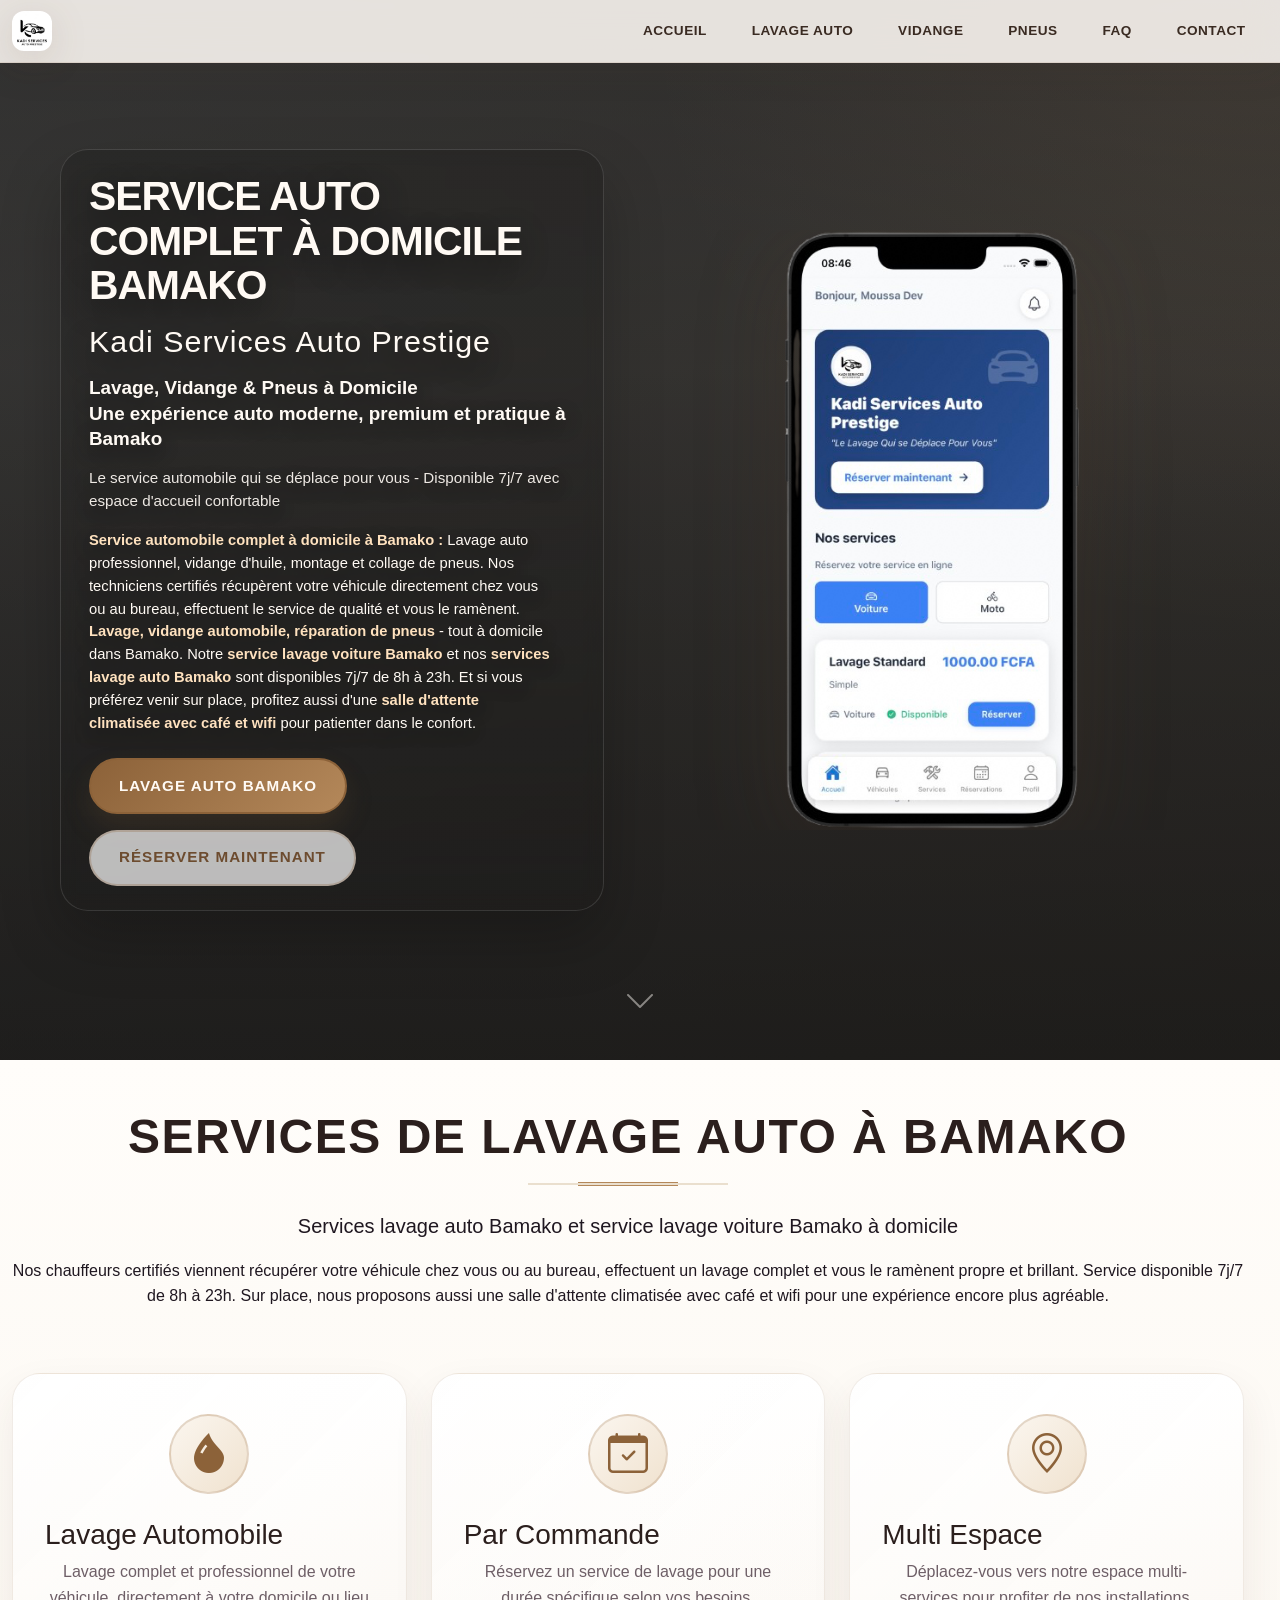
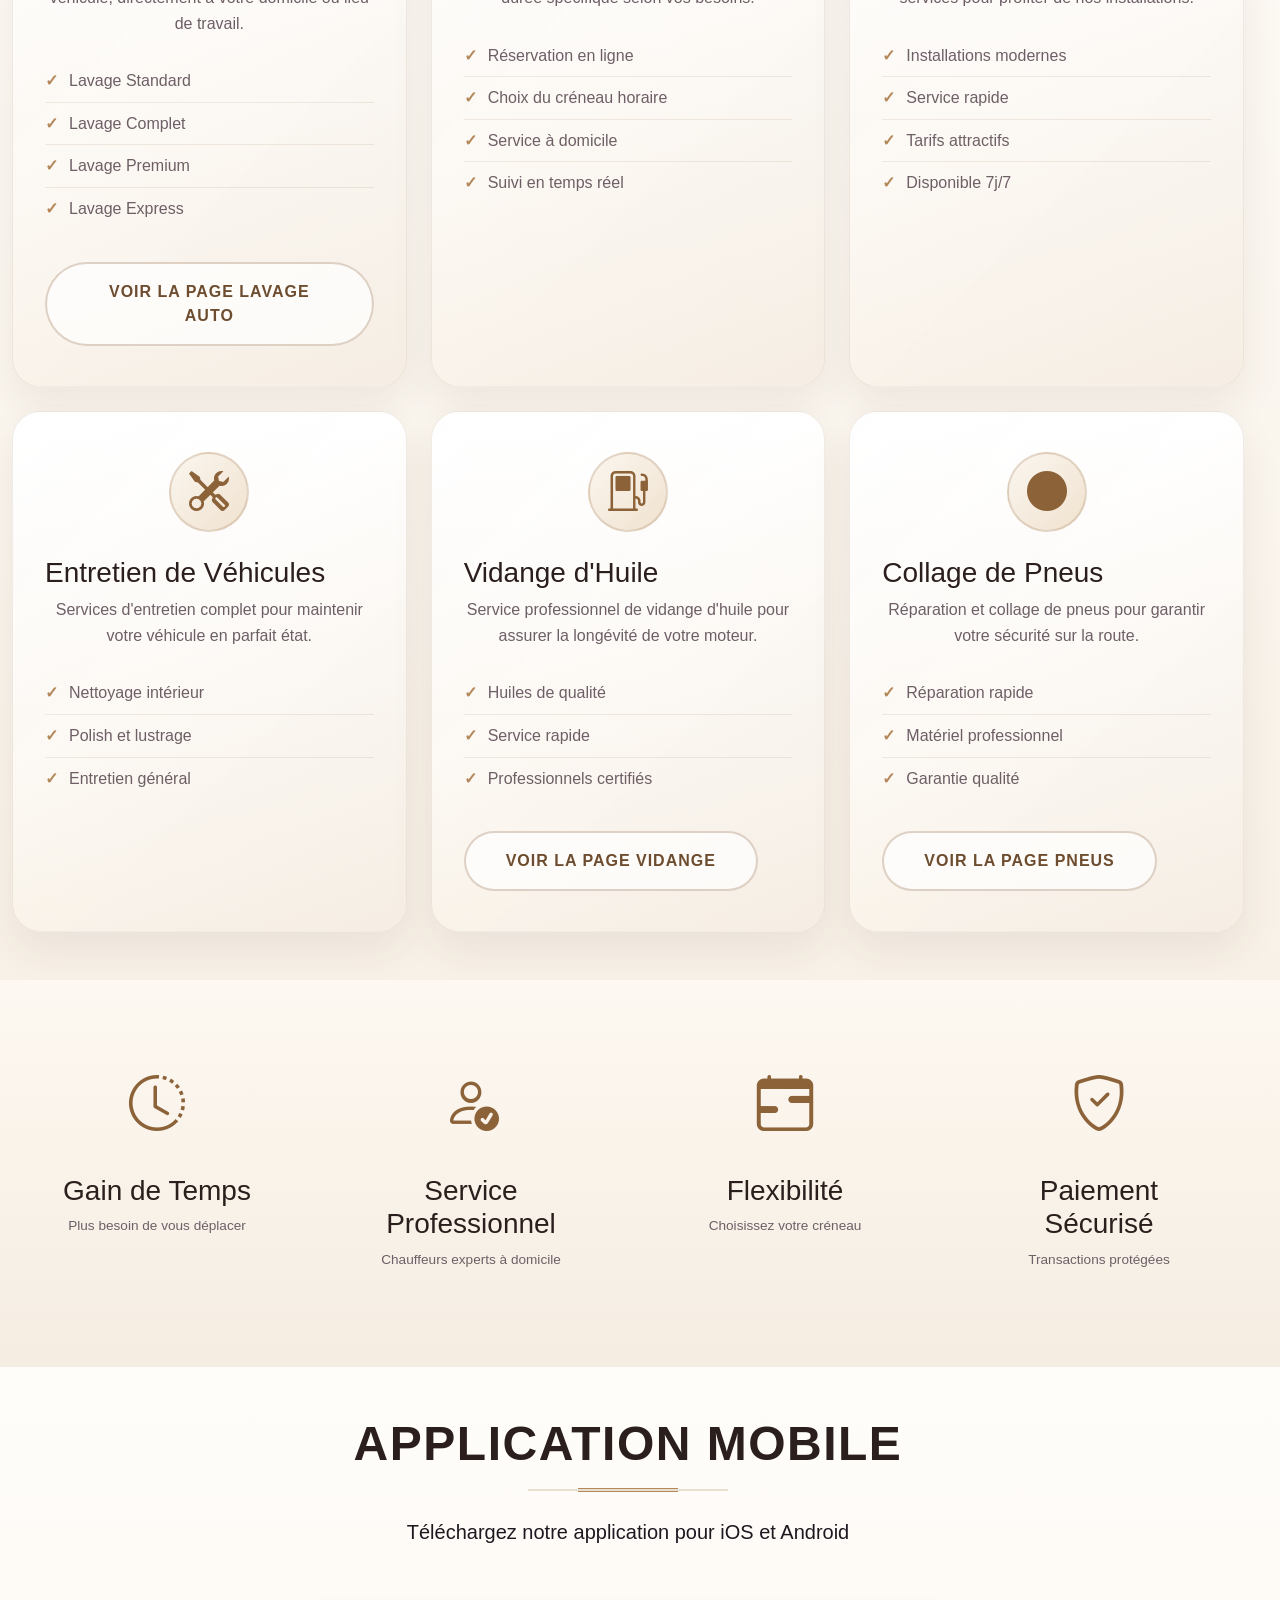
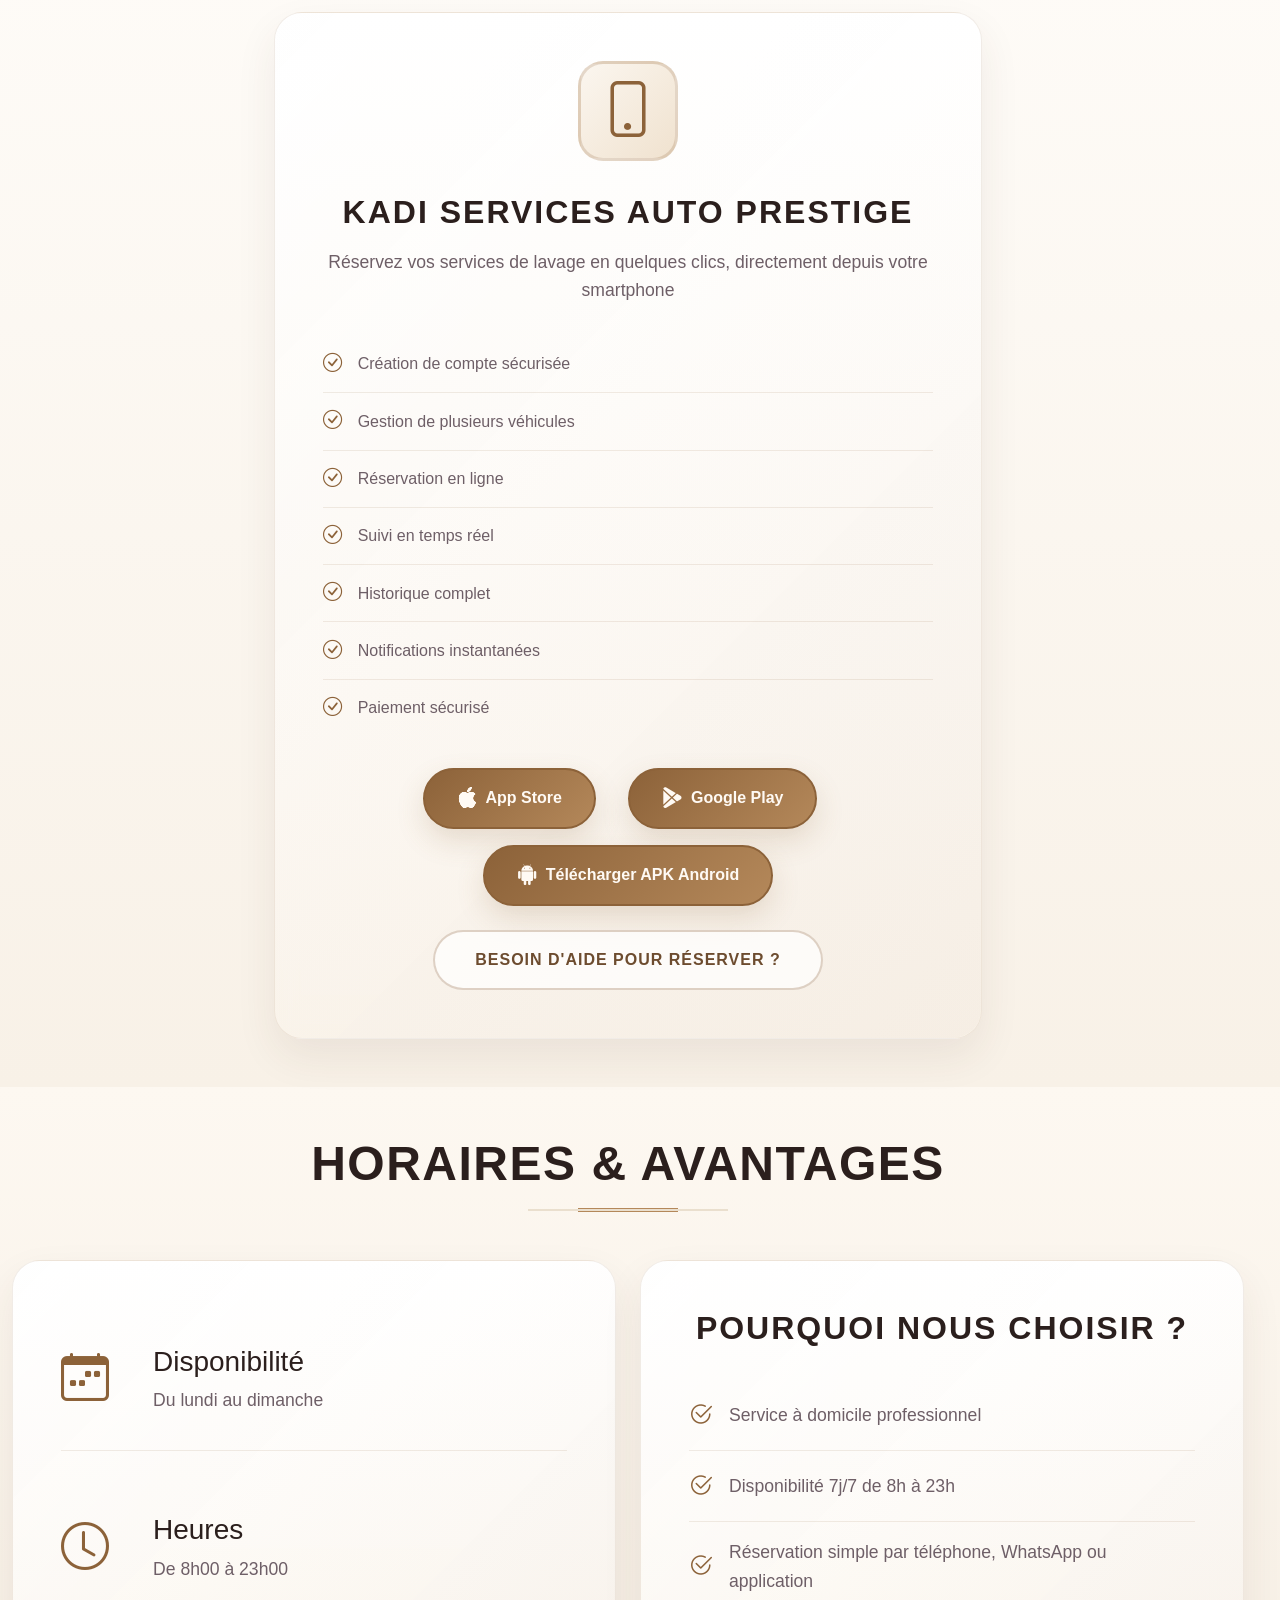
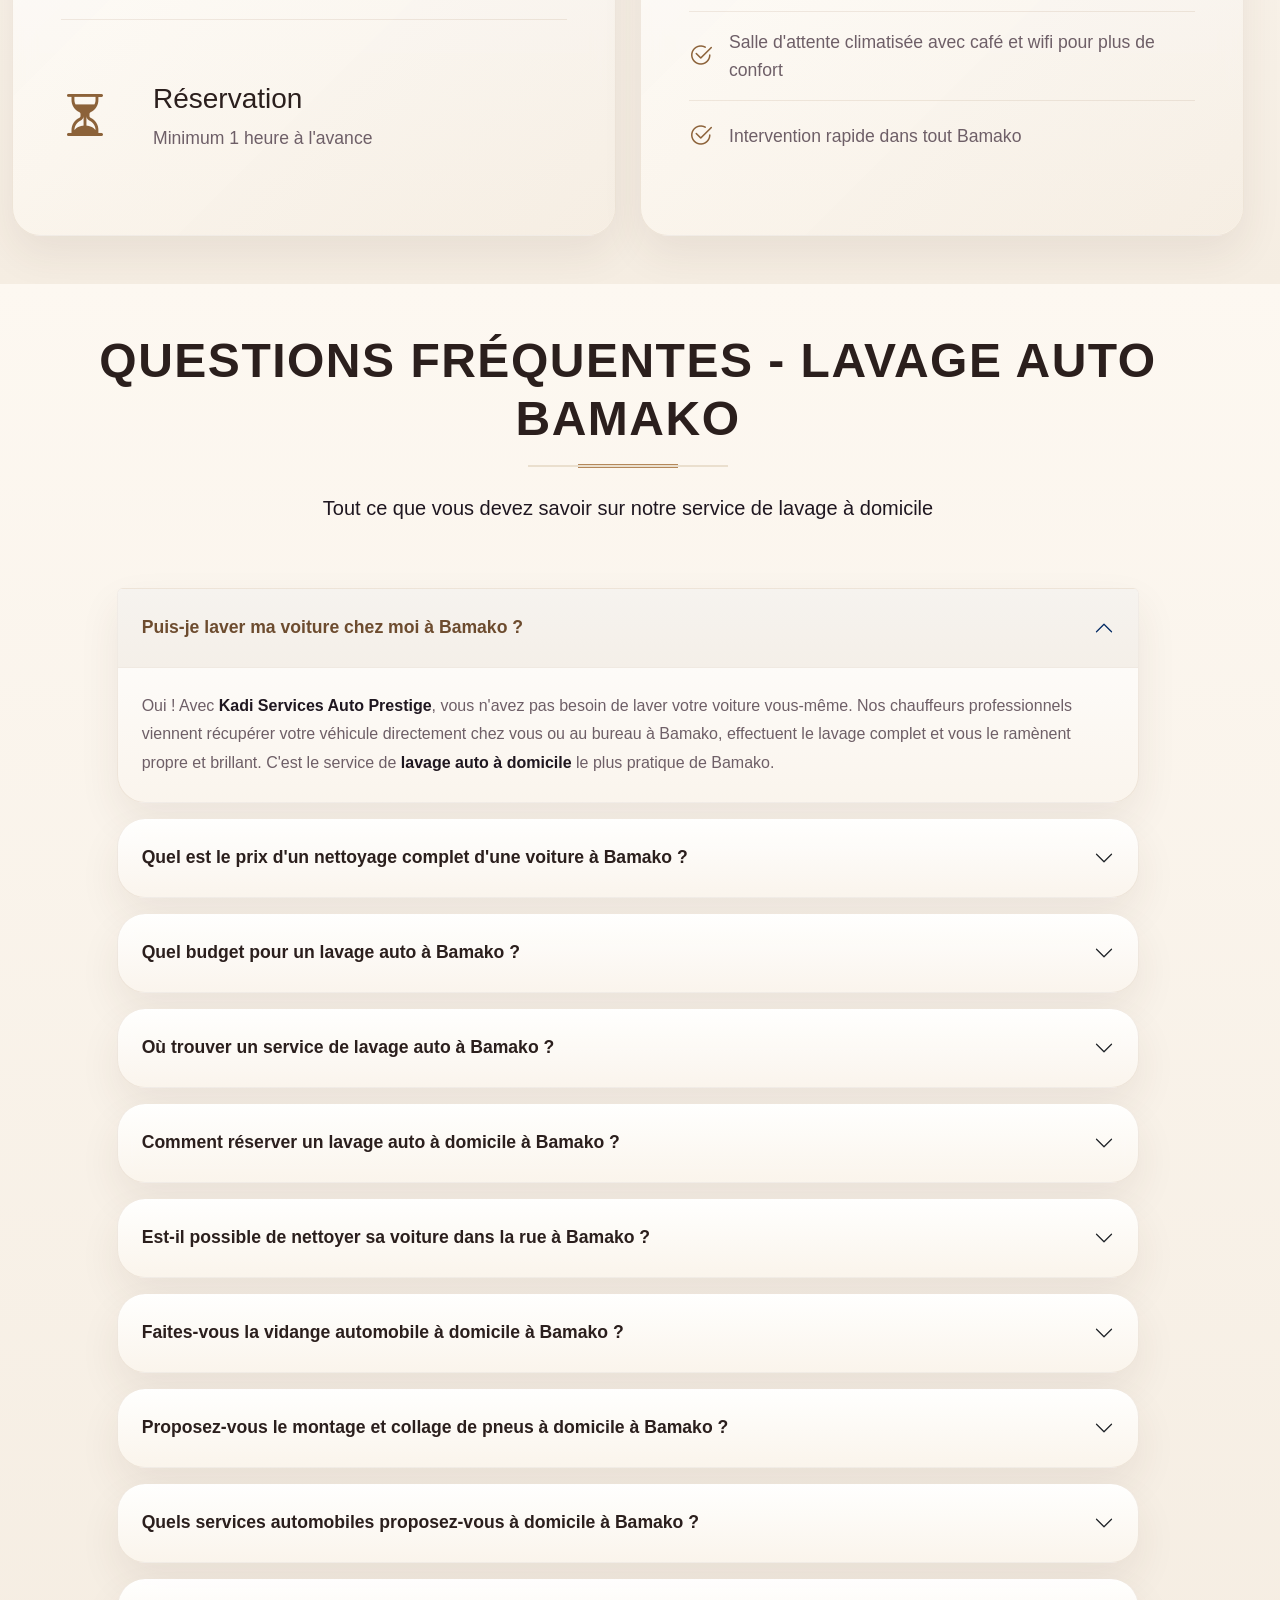
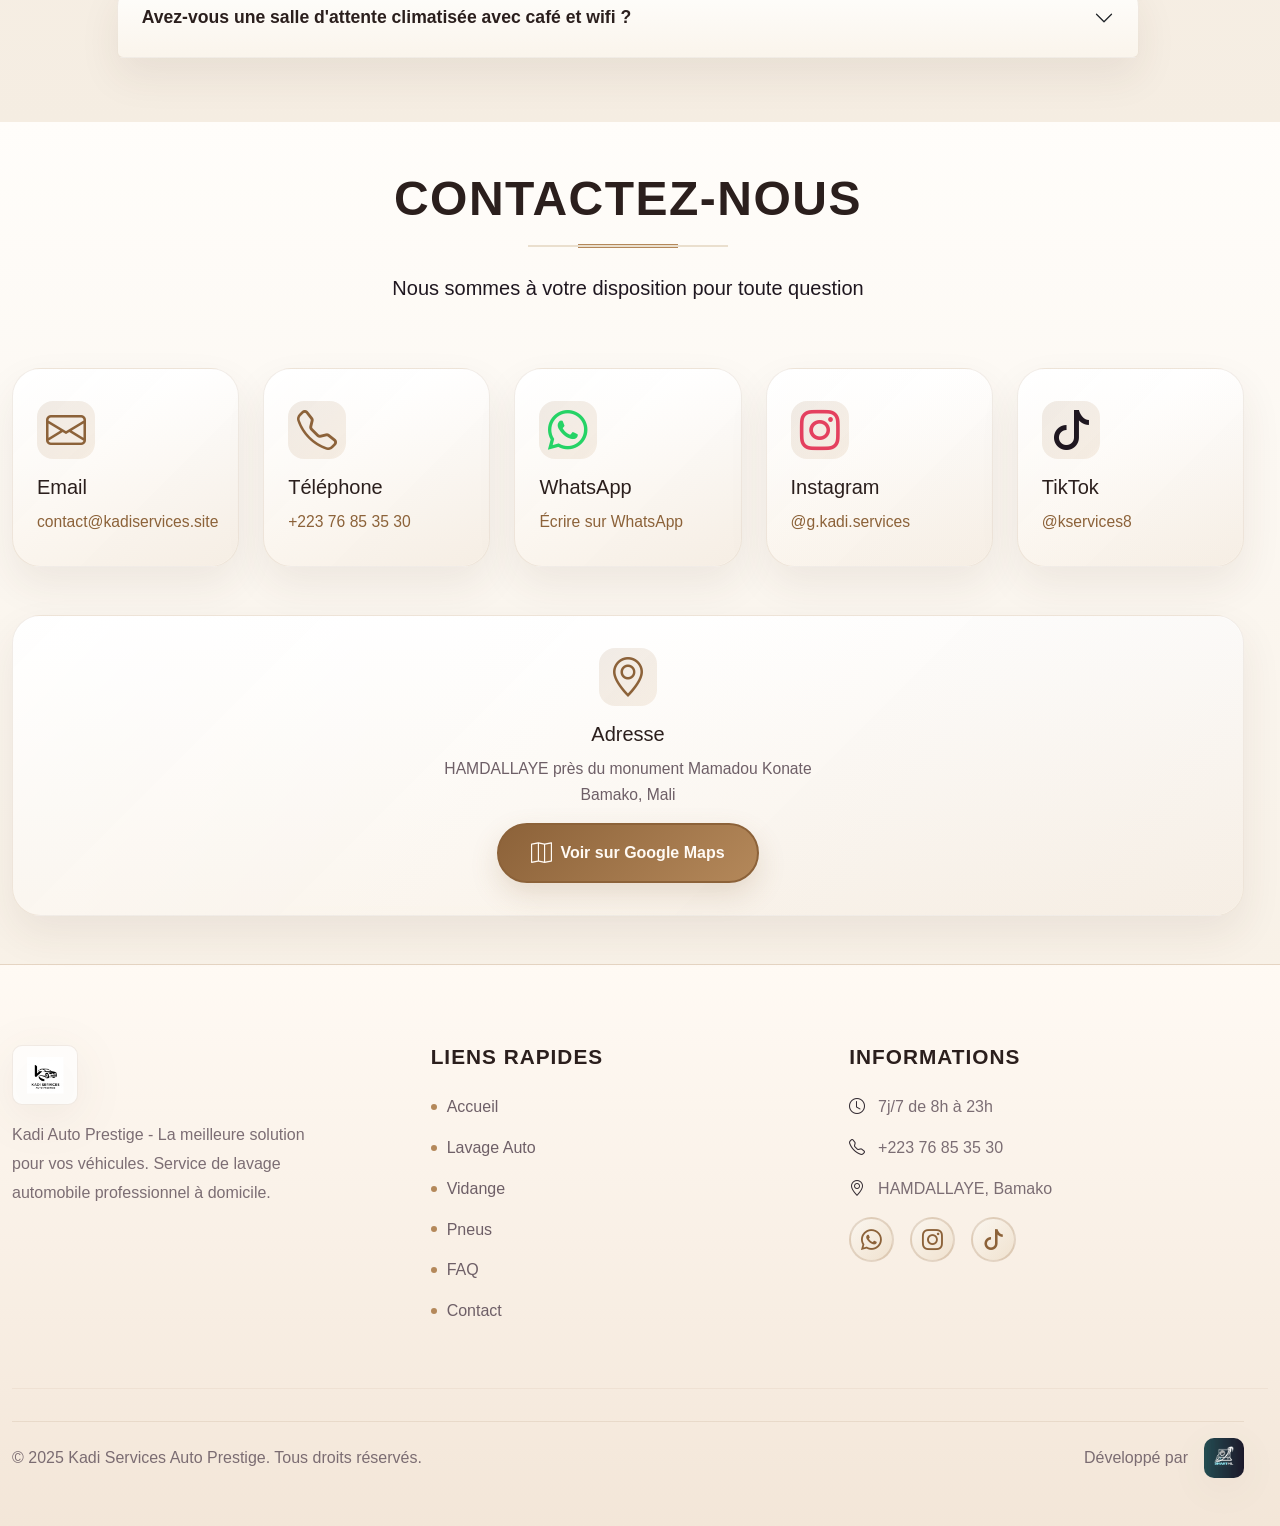
==== commit 168de74b: "complet" ====
--- a/index.html
+++ b/index.html
@@ -16,8 +16,8 @@
     
     <!-- SEO Meta Tags -->
     <title>Kadi Services Auto Prestige | Lavage Auto Bamako, Vidange & Pneus à Domicile</title>
-    <meta name="description" content="Kadi Services Auto Prestige à Bamako : lavage auto bamako, services lavage auto bamako, service lavage voiture bamako, lavage auto à domicile, vidange automobile et collage de pneus. Service professionnel 7j/7 de 8h à 23h à domicile ou au bureau.">
-    <meta name="keywords" content="Kadi Services Auto Prestige, lavage auto bamako, services lavage auto bamako, service lavage voiture bamako, service lavage auto bamako, lavage auto à domicile bamako, lavage complet bamako, nettoyage voiture bamako, lavage automobile bamako, meilleur lavage auto bamako, lavage professionnel bamako, ou trouver lavage auto bamako, lavage automatique bamako, vidange automobile bamako, vidange à domicile bamako, montage pneu à domicile bamako, collage pneu bamako, collage pneu à domicile bamako, réparation pneu bamako, garage mobile bamako, entretien auto domicile bamako, prestige auto service bamako">
+    <meta name="description" content="Kadi Services Auto Prestige à Bamako : lavage auto bamako, services lavage auto bamako, service lavage voiture bamako, lavage auto à domicile, vidange automobile et collage de pneus. Service professionnel 7j/7 de 8h à 23h avec salle d'attente climatisée, café et wifi.">
+    <meta name="keywords" content="Kadi Services Auto Prestige, lavage auto bamako, services lavage auto bamako, service lavage voiture bamako, service lavage auto bamako, lavage auto à domicile bamako, lavage complet bamako, nettoyage voiture bamako, lavage automobile bamako, meilleur lavage auto bamako, lavage professionnel bamako, ou trouver lavage auto bamako, lavage automatique bamako, vidange automobile bamako, vidange à domicile bamako, montage pneu à domicile bamako, collage pneu bamako, collage pneu à domicile bamako, réparation pneu bamako, garage mobile bamako, entretien auto domicile bamako, salle d'attente climatisée bamako, café wifi garage bamako, confort client auto bamako, prestige auto service bamako">
     <meta name="author" content="Kadi Services Auto Prestige">
     <meta name="robots" content="index, follow, max-snippet:-1, max-image-preview:large, max-video-preview:-1">
     <link rel="canonical" href="https://prestige.kadiservices.site">
@@ -32,7 +32,7 @@
     <meta property="og:locale" content="fr_FR">
     <meta property="og:type" content="website">
     <meta property="og:title" content="Kadi Services Auto Prestige | Lavage Auto Bamako, Vidange & Pneus à Domicile">
-    <meta property="og:description" content="Lavage auto Bamako, services lavage auto Bamako, service lavage voiture Bamako, vidange automobile et pneus à domicile. Kadi Services Auto Prestige intervient chez vous ou au bureau 7j/7.">
+    <meta property="og:description" content="Lavage auto Bamako, services lavage auto Bamako, service lavage voiture Bamako, vidange automobile et pneus à domicile. Kadi Services Auto Prestige intervient chez vous ou au bureau 7j/7 avec salle d'attente climatisée, café et wifi.">
     <meta property="og:url" content="https://prestige.kadiservices.site">
     <meta property="og:site_name" content="Kadi Services Auto Prestige">
     <meta property="og:image" content="https://prestige.kadiservices.site/images/logo-kadi.png">
@@ -43,7 +43,7 @@
     <!-- Twitter Card Meta Tags -->
     <meta name="twitter:card" content="summary">
     <meta name="twitter:title" content="Kadi Services Auto Prestige | Lavage Auto Bamako">
-    <meta name="twitter:description" content="Services lavage auto Bamako, service lavage voiture Bamako, vidange automobile et pneus à domicile. Disponible 7j/7 de 8h à 23h.">
+    <meta name="twitter:description" content="Services lavage auto Bamako, service lavage voiture Bamako, vidange automobile et pneus à domicile. Disponible 7j/7 de 8h à 23h avec salle d'attente climatisée, café et wifi.">
     <meta name="twitter:image" content="https://prestige.kadiservices.site/images/logo-kadi.png">
     
     <!-- Preconnect to external resources -->
@@ -318,12 +318,12 @@
                     <div class="hero-text animate-fade-in">
                         <h1 class="display-2 fw-bold mb-4">Service Auto Complet à Domicile Bamako</h1>
                         <h2 class="display-4 mb-4">Kadi Services Auto Prestige</h2>
-                        <p class="lead slogan mb-4">Lavage, Vidange & Pneus à Domicile<br>La meilleure solution pour vos véhicules à Bamako</p>
-                        <p class="mb-4 subtitle">Le Service Automobile Qui se Déplace Pour Vous - Disponible 7j/7</p>
+                        <p class="lead slogan mb-4">Lavage, Vidange & Pneus à Domicile<br>Une expérience auto moderne, premium et pratique à Bamako</p>
+                        <p class="mb-4 subtitle">Le service automobile qui se déplace pour vous - Disponible 7j/7 avec espace d'accueil confortable</p>
                         <p class="mb-5 hero-description">
                             <strong>Service automobile complet à domicile à Bamako :</strong> Lavage auto professionnel, vidange d'huile, montage et collage de pneus. 
                             Nos techniciens certifiés récupèrent votre véhicule directement chez vous ou au bureau, effectuent le service de qualité et vous le ramènent. 
-                            <strong>Lavage, vidange automobile, réparation de pneus</strong> - tout à domicile dans Bamako. Notre <strong>service lavage voiture Bamako</strong> et nos <strong>services lavage auto Bamako</strong> sont disponibles 7j/7 de 8h à 23h. Plus besoin de vous déplacer !
+                            <strong>Lavage, vidange automobile, réparation de pneus</strong> - tout à domicile dans Bamako. Notre <strong>service lavage voiture Bamako</strong> et nos <strong>services lavage auto Bamako</strong> sont disponibles 7j/7 de 8h à 23h. Et si vous préférez venir sur place, profitez aussi d'une <strong>salle d'attente climatisée avec café et wifi</strong> pour patienter dans le confort.
                         </p>
                         <div class="hero-buttons">
                             <a href="lavage-auto-bamako.html" class="btn btn-primary btn-lg me-3 animate-scale">Lavage Auto Bamako</a>
@@ -351,7 +351,7 @@
                     <h2 class="section-title animate-fade-in">Services de Lavage Auto à Bamako</h2>
                     <div class="title-line"></div>
                     <p class="lead mt-4">Services lavage auto Bamako et service lavage voiture Bamako à domicile</p>
-                    <p class="mt-3">Nos chauffeurs certifiés viennent récupérer votre véhicule chez vous ou au bureau, effectuent un lavage complet et vous le ramènent propre et brillant. Service disponible 7j/7 de 8h à 23h.</p>
+                    <p class="mt-3">Nos chauffeurs certifiés viennent récupérer votre véhicule chez vous ou au bureau, effectuent un lavage complet et vous le ramènent propre et brillant. Service disponible 7j/7 de 8h à 23h. Sur place, nous proposons aussi une salle d'attente climatisée avec café et wifi pour une expérience encore plus agréable.</p>
                 </div>
             </div>
             <div class="row g-4">
@@ -523,7 +523,7 @@
                                 <i class="bi bi-android2"></i> Télécharger APK Android
                             </a>
                         </div>
-                        <div class="mt-4">
+                        <div class="mt-4 app-help-cta">
                             <a href="contact.html" class="btn btn-outline-light">Besoin d'aide pour réserver ?</a>
                         </div>
                     </div>
@@ -572,11 +572,10 @@
                         <h3>Pourquoi nous choisir ?</h3>
                         <ul class="info-list">
                             <li><i class="bi bi-check2-circle"></i> Service à domicile professionnel</li>
-                            <li><i class="bi bi-check2-circle"></i> Matériel de qualité premium</li>
-                            <li><i class="bi bi-check2-circle"></i> Chauffeurs certifiés</li>
-                            <li><i class="bi bi-check2-circle"></i> Paiement sécurisé</li>
-                            <li><i class="bi bi-check2-circle"></i> Suivi en temps réel</li>
-                            <li><i class="bi bi-check2-circle"></i> Disponibilité 7j/7</li>
+                            <li><i class="bi bi-check2-circle"></i> Disponibilité 7j/7 de 8h à 23h</li>
+                            <li><i class="bi bi-check2-circle"></i> Réservation simple par téléphone, WhatsApp ou application</li>
+                            <li><i class="bi bi-check2-circle"></i> Salle d'attente climatisée avec café et wifi pour plus de confort</li>
+                            <li><i class="bi bi-check2-circle"></i> Intervention rapide dans tout Bamako</li>
                         </ul>
                     </div>
                 </div>
@@ -701,7 +700,19 @@
                             </h3>
                             <div id="faq9" class="accordion-collapse collapse" data-bs-parent="#faqAccordion">
                                 <div class="accordion-body">
-                                    <strong>Kadi Services Auto Prestige</strong> est votre <strong>garage mobile à Bamako</strong>. Nous proposons : <strong>Lavage auto complet</strong>, <strong>vidange d'huile</strong>, <strong>montage et collage de pneus</strong>, nettoyage intérieur, polish et lustrage, entretien général. Tous nos services sont disponibles <strong>à domicile dans tout Bamako</strong>, 7j/7 de 8h à 23h. Un service automobile complet sans vous déplacer !
+                                    <strong>Kadi Services Auto Prestige</strong> est votre <strong>garage mobile à Bamako</strong>. Nous proposons : <strong>Lavage auto complet</strong>, <strong>vidange d'huile</strong>, <strong>montage et collage de pneus</strong>, nettoyage intérieur, polish et lustrage, entretien général. Tous nos services sont disponibles <strong>à domicile dans tout Bamako</strong>, 7j/7 de 8h à 23h. Et si vous venez sur place, vous profitez aussi d'une <strong>salle d'attente climatisée avec café et wifi</strong> pour plus de confort.
+                                </div>
+                            </div>
+                        </div>
+                        <div class="accordion-item faq-item">
+                            <h3 class="accordion-header">
+                                <button class="accordion-button collapsed" type="button" data-bs-toggle="collapse" data-bs-target="#faq10">
+                                    Avez-vous une salle d'attente climatisée avec café et wifi ?
+                                </button>
+                            </h3>
+                            <div id="faq10" class="accordion-collapse collapse" data-bs-parent="#faqAccordion">
+                                <div class="accordion-body">
+                                    Oui. <strong>Kadi Services Auto Prestige</strong> met à votre disposition une <strong>salle d'attente climatisée</strong> avec <strong>café</strong> et <strong>wifi</strong> pour vous offrir une expérience plus confortable, moderne et agréable pendant votre passage sur place à Bamako.
                                 </div>
                             </div>
                         </div>
--- a/css/style.css
+++ b/css/style.css
@@ -3,13 +3,13 @@
    ============================================ */
 
 :root {
-    --primary-black: #000000;
-    --secondary-black: #1a1a1a;
-    --text-white: #ffffff;
-    --text-gray: #e0e0e0;
-    --accent-gray: #333333;
-    --hover-gray: #4a4a4a;
-    --border-gray: #444444;
+    --primary-black: #f8f4ee;
+    --secondary-black: #fffdf9;
+    --text-white: #1f1720;
+    --text-gray: #6e5f67;
+    --accent-gray: #d8c3ac;
+    --hover-gray: #b28b67;
+    --border-gray: #eadfce;
     --transition: all 0.3s cubic-bezier(0.4, 0, 0.2, 1);
 }
 
@@ -32,6 +32,14 @@
     color: var(--text-white);
     overflow-x: hidden;
     line-height: 1.6;
+}
+
+a {
+    color: #8c6239;
+}
+
+a:hover {
+    color: #6d4c2f;
 }
 
 img,
@@ -743,9 +751,9 @@
 }
 
 .btn-app {
-    background-color: var(--text-white);
-    color: var(--primary-black);
-    border: 2px solid var(--text-white);
+    background: linear-gradient(135deg, #8c6239 0%, #b4885a 100%);
+    color: #fffaf4;
+    border: 2px solid #8c6239;
     padding: 0.8rem 2rem;
     border-radius: 50px;
     font-weight: 600;
@@ -754,13 +762,15 @@
     display: inline-flex;
     align-items: center;
     gap: 0.5rem;
+    box-shadow: 0 12px 28px rgba(140, 98, 57, 0.18);
 }
 
 .btn-app:hover {
-    background-color: transparent;
-    color: var(--text-white);
+    background: linear-gradient(135deg, #744d2f 0%, #8c6239 100%);
+    color: #fffaf4;
+    border-color: #744d2f;
     transform: translateY(-3px);
-    box-shadow: 0 10px 25px rgba(255, 255, 255, 0.2);
+    box-shadow: 0 16px 32px rgba(140, 98, 57, 0.24);
 }
 
 .btn-app i {
@@ -768,25 +778,25 @@
 }
 
 .btn-android {
-    background: linear-gradient(135deg, #3DDC84 0%, #2DB86E 100%);
-    border-color: #3DDC84;
-    color: var(--text-white);
+    background: linear-gradient(135deg, #8c6239 0%, #b4885a 100%);
+    border-color: #8c6239;
+    color: #fffaf4;
     font-weight: 700;
-    box-shadow: 0 4px 15px rgba(61, 220, 132, 0.3);
+    box-shadow: 0 12px 28px rgba(140, 98, 57, 0.18);
 }
 
 .btn-android:hover {
-    background: linear-gradient(135deg, #2DB86E 0%, #3DDC84 100%);
-    border-color: #2DB86E;
-    color: var(--text-white);
-    box-shadow: 0 8px 25px rgba(61, 220, 132, 0.4);
+    background: linear-gradient(135deg, #744d2f 0%, #8c6239 100%);
+    border-color: #744d2f;
+    color: #fffaf4;
+    box-shadow: 0 16px 32px rgba(140, 98, 57, 0.24);
     transform: translateY(-3px);
 }
 
 .btn-map {
-    background: linear-gradient(135deg, #4285F4 0%, #34A853 100%);
-    color: var(--text-white);
-    border: 2px solid #4285F4;
+    background: linear-gradient(135deg, #8c6239 0%, #b4885a 100%);
+    color: #fffaf4;
+    border: 2px solid #8c6239;
     padding: 0.8rem 2rem;
     border-radius: 50px;
     font-weight: 600;
@@ -795,15 +805,21 @@
     display: inline-flex;
     align-items: center;
     gap: 0.5rem;
-    box-shadow: 0 4px 15px rgba(66, 133, 244, 0.3);
+    box-shadow: 0 12px 28px rgba(140, 98, 57, 0.18);
 }
 
 .btn-map:hover {
-    background: linear-gradient(135deg, #34A853 0%, #4285F4 100%);
-    border-color: #34A853;
-    color: var(--text-white);
+    background: linear-gradient(135deg, #744d2f 0%, #8c6239 100%);
+    border-color: #744d2f;
+    color: #fffaf4;
     transform: translateY(-3px);
-    box-shadow: 0 8px 25px rgba(66, 133, 244, 0.4);
+    box-shadow: 0 16px 32px rgba(140, 98, 57, 0.24);
+}
+
+.btn-map,
+.btn-map:visited,
+.btn-map i {
+    color: #fffaf4 !important;
 }
 
 .btn-map i {
@@ -1740,3 +1756,675 @@
     color: var(--primary-black);
 }
 
+.navbar {
+    background: rgba(255, 251, 246, 0.88);
+    backdrop-filter: blur(18px) saturate(160%);
+    -webkit-backdrop-filter: blur(18px) saturate(160%);
+    box-shadow: 0 10px 35px rgba(79, 56, 35, 0.08);
+    border-bottom: 1px solid rgba(140, 98, 57, 0.12);
+}
+
+.navbar.scrolled {
+    background: rgba(255, 251, 246, 0.96);
+    box-shadow: 0 14px 40px rgba(79, 56, 35, 0.12);
+    border-bottom: 1px solid rgba(140, 98, 57, 0.16);
+}
+
+.logo-nav {
+    border-radius: 12px;
+    filter: drop-shadow(0 8px 18px rgba(79, 56, 35, 0.12));
+}
+
+.logo-nav:hover {
+    filter: drop-shadow(0 12px 24px rgba(79, 56, 35, 0.18));
+}
+
+.navbar-nav .nav-link {
+    color: #3a2b22 !important;
+}
+
+.navbar-nav .nav-link::before {
+    background: linear-gradient(135deg, rgba(140, 98, 57, 0.12) 0%, rgba(210, 183, 153, 0.08) 100%);
+}
+
+.navbar-nav .nav-link::after {
+    background: linear-gradient(90deg, #8c6239 0%, #d4af84 100%);
+    box-shadow: 0 0 8px rgba(140, 98, 57, 0.25);
+}
+
+.navbar-nav .nav-link:hover,
+.navbar-nav .nav-link.active {
+    color: #8c6239 !important;
+}
+
+.navbar-toggler {
+    border: 1px solid rgba(140, 98, 57, 0.24);
+    background: rgba(255, 255, 255, 0.6);
+}
+
+.navbar-toggler:hover {
+    border-color: rgba(140, 98, 57, 0.45);
+    background: rgba(255, 255, 255, 0.9);
+}
+
+.navbar-toggler:focus {
+    box-shadow: 0 0 0 0.2rem rgba(140, 98, 57, 0.15);
+}
+
+.navbar-toggler-icon {
+    background-image: url("data:image/svg+xml,%3csvg xmlns='http://www.w3.org/2000/svg' viewBox='0 0 30 30'%3e%3cpath stroke='rgba%2858, 43, 34, 1%29' stroke-linecap='round' stroke-miterlimit='10' stroke-width='2' d='M4 7h22M4 15h22M4 23h22'/%3e%3c/svg%3e");
+}
+
+.hero-section {
+    background: linear-gradient(180deg, #fffdf9 0%, #f7efe4 52%, #f3e8dc 100%);
+}
+
+.hero-video-fallback {
+    background:
+        linear-gradient(180deg, rgba(10, 10, 10, 0.48) 0%, rgba(10, 10, 10, 0.62) 100%),
+        linear-gradient(135deg, #fffdf9 0%, #f4ebdf 50%, #efe0cd 100%);
+}
+
+.hero-section.hero-secondary .hero-video-fallback {
+    background:
+        linear-gradient(180deg, rgba(12, 12, 12, 0.45) 0%, rgba(12, 12, 12, 0.62) 100%),
+        url('../images/back-other.webp') center center / cover no-repeat;
+}
+
+.hero-video {
+    opacity: 0.46;
+    filter: brightness(0.72) saturate(0.9);
+}
+
+.hero-overlay {
+    background:
+        linear-gradient(180deg, rgba(8, 8, 8, 0.36) 0%, rgba(8, 8, 8, 0.24) 35%, rgba(8, 8, 8, 0.5) 100%),
+        radial-gradient(circle at top right, rgba(212, 175, 132, 0.14) 0%, rgba(255, 255, 255, 0) 38%);
+}
+
+.hero-text h1,
+.hero-text h2,
+.section-title,
+.service-card h3,
+.service-card h4,
+.feature-item h3,
+.feature-item h5,
+.app-card h3,
+.schedule-item h3,
+.schedule-item h5,
+.contact-card h3,
+.contact-card h5,
+.info-card h3,
+.footer-title {
+    color: #2b1f1d;
+}
+
+.hero-text h1,
+.hero-text h2,
+.hero-text .slogan,
+.hero-text .subtitle,
+.hero-text .hero-description,
+.scroll-indicator a {
+    color: #fffaf4;
+}
+
+.hero-text h1,
+.hero-text h2 {
+    text-shadow: 0 10px 30px rgba(0, 0, 0, 0.45);
+}
+
+.hero-text .slogan,
+.hero-text .subtitle,
+.hero-text .hero-description {
+    text-shadow: 0 6px 18px rgba(0, 0, 0, 0.42);
+}
+
+.hero-text .subtitle {
+    color: rgba(255, 250, 244, 0.92);
+}
+
+.hero-text .hero-description strong {
+    color: #ffe2bf;
+}
+
+.slogan,
+.subtitle,
+.hero-description,
+.section-title + .lead,
+.service-card p,
+.service-list li,
+.feature-item p,
+.app-description,
+.app-features li,
+.schedule-item p,
+.info-list li,
+.faq-item .accordion-body,
+.contact-card p,
+.footer-text,
+.footer-links a,
+.footer-info li,
+.footer-bottom p,
+.footer-dev span {
+    color: #6e5f67;
+}
+
+.title-line {
+    background-color: #b4885a;
+}
+
+.title-line::after {
+    background-color: #eadfce;
+}
+
+.btn-primary {
+    background: linear-gradient(135deg, #8c6239 0%, #b4885a 100%);
+    color: #fffaf4;
+    border: 2px solid #8c6239;
+    box-shadow: 0 14px 28px rgba(140, 98, 57, 0.18);
+}
+
+.btn-primary:hover {
+    background: linear-gradient(135deg, #744d2f 0%, #8c6239 100%);
+    color: #fffaf4;
+    box-shadow: 0 16px 32px rgba(140, 98, 57, 0.24);
+}
+
+.btn-outline-light {
+    border: 2px solid rgba(140, 98, 57, 0.28);
+    color: #6d4c2f;
+    background: rgba(255, 255, 255, 0.7);
+}
+
+.btn-outline-light:hover {
+    background-color: #fffaf4;
+    color: #2b1f1d;
+    border-color: #8c6239;
+    box-shadow: 0 12px 28px rgba(140, 98, 57, 0.16);
+}
+
+.app-help-cta {
+    display: flex;
+    justify-content: center;
+}
+
+.app-help-cta .btn {
+    min-width: 280px;
+}
+
+.app-mockup {
+    filter: drop-shadow(0 24px 45px rgba(79, 56, 35, 0.22));
+}
+
+.services-section,
+.apps-section,
+.contact-section {
+    background: linear-gradient(180deg, #fffdfa 0%, #f8f1e7 100%);
+}
+
+.features-section,
+.schedule-section,
+.faq-section {
+    background: linear-gradient(180deg, #fdf8f1 0%, #f5ede2 100%);
+}
+
+.service-card,
+.app-card,
+.contact-card,
+.schedule-card,
+.info-card,
+.faq-item {
+    background: linear-gradient(180deg, rgba(255, 255, 255, 0.96) 0%, rgba(250, 244, 236, 0.96) 100%);
+    border: 1px solid rgba(140, 98, 57, 0.12);
+    box-shadow: 0 18px 40px rgba(79, 56, 35, 0.08);
+}
+
+.service-card::before {
+    background: linear-gradient(90deg, transparent, rgba(212, 175, 132, 0.18), transparent);
+}
+
+.service-card:hover,
+.app-card:hover,
+.contact-card:hover,
+.faq-item:hover {
+    border-color: rgba(140, 98, 57, 0.28);
+    box-shadow: 0 26px 55px rgba(79, 56, 35, 0.14);
+}
+
+.service-icon,
+.app-icon,
+.social-link {
+    background: linear-gradient(135deg, #fbf6ef 0%, #f0e2cf 100%);
+    border-color: rgba(140, 98, 57, 0.2);
+}
+
+.service-icon i,
+.app-icon i,
+.feature-icon,
+.schedule-item i,
+.contact-icon,
+.info-list i,
+.app-features i,
+.social-link {
+    color: #8c6239;
+}
+
+.service-card:hover .service-icon,
+.app-card:hover .app-icon,
+.social-link:hover {
+    background: linear-gradient(135deg, #8c6239 0%, #b4885a 100%);
+    color: #fffaf4;
+}
+
+.service-card:hover .service-icon i,
+.app-card:hover .app-icon i,
+.social-link:hover {
+    color: #fffaf4;
+}
+
+.service-list li,
+.app-features li,
+.info-list li,
+.schedule-item,
+.faq-item .accordion-body {
+    border-color: rgba(140, 98, 57, 0.12);
+}
+
+.service-list li::before {
+    color: #b4885a;
+}
+
+.faq-item .accordion-button {
+    color: #2b1f1d;
+    background: transparent;
+}
+
+.faq-item .accordion-button:not(.collapsed) {
+    background: rgba(140, 98, 57, 0.08);
+    color: #6d4c2f;
+}
+
+.faq-item .accordion-button::after {
+    filter: none;
+}
+
+.contact-card a,
+.footer-links a:hover,
+.footer-info a,
+.footer-dev a {
+    color: #8c6239;
+}
+
+.contact-card a:hover {
+    color: #6d4c2f;
+}
+
+.footer {
+    background: linear-gradient(180deg, #fffaf4 0%, #f3e6d8 100%);
+    border-top: 1px solid rgba(140, 98, 57, 0.14);
+}
+
+.section-title {
+    letter-spacing: 1.5px;
+}
+
+.service-card,
+.app-card,
+.contact-card,
+.schedule-card,
+.info-card,
+.faq-item {
+    backdrop-filter: blur(10px);
+}
+
+.footer-divider {
+    border-color: rgba(140, 98, 57, 0.14);
+}
+
+.logo-footer,
+.logo-dev {
+    filter: drop-shadow(0 10px 24px rgba(79, 56, 35, 0.08));
+}
+
+::selection {
+    background-color: #8c6239;
+    color: #fffaf4;
+}
+
+::-moz-selection {
+    background-color: #8c6239;
+    color: #fffaf4;
+}
+
+@media (max-width: 991px) {
+    .navbar-collapse {
+        background: rgba(255, 251, 246, 0.98);
+        border: 1px solid rgba(140, 98, 57, 0.12);
+        box-shadow: 0 18px 36px rgba(79, 56, 35, 0.1);
+    }
+}
+
+@media (max-width: 576px) {
+    .hero-video-fallback {
+        background:
+            linear-gradient(180deg, rgba(10, 10, 10, 0.54) 0%, rgba(10, 10, 10, 0.68) 100%),
+            url('../images/mobile.webp') center center / cover no-repeat;
+    }
+
+    .hero-section.hero-secondary .hero-video-fallback {
+        background:
+            linear-gradient(180deg, rgba(10, 10, 10, 0.56) 0%, rgba(10, 10, 10, 0.7) 100%),
+            url('../images/back-other.webp') center center / cover no-repeat;
+    }
+
+    .app-help-cta .btn {
+        min-width: 100%;
+    }
+}
+
+.hero-text {
+    max-width: 560px;
+    padding: 1.5rem 1.75rem;
+    border-radius: 28px;
+    background: linear-gradient(180deg, rgba(12, 12, 12, 0.24) 0%, rgba(12, 12, 12, 0.14) 100%);
+    border: 1px solid rgba(255, 255, 255, 0.12);
+    box-shadow: 0 28px 60px rgba(0, 0, 0, 0.22);
+    backdrop-filter: blur(8px);
+    -webkit-backdrop-filter: blur(8px);
+}
+
+.hero-section .hero-content {
+    display: flex;
+    align-items: center;
+}
+
+.hero-text h1 {
+    font-size: 2.55rem;
+    line-height: 1.08;
+    margin-bottom: 1rem !important;
+}
+
+.hero-text h2 {
+    font-size: 1.9rem;
+    margin-bottom: 1rem !important;
+}
+
+.hero-text .slogan {
+    font-size: 1.18rem;
+    line-height: 1.35;
+    margin-bottom: 1rem !important;
+}
+
+.hero-text .subtitle {
+    font-size: 0.95rem;
+    line-height: 1.5;
+    margin-bottom: 1rem !important;
+}
+
+.hero-text .hero-description {
+    font-size: 0.92rem;
+    line-height: 1.55;
+    margin-bottom: 1.5rem !important;
+}
+
+.hero-buttons {
+    margin-top: 1.25rem;
+}
+
+.hero-buttons .btn {
+    padding: 0.9rem 1.75rem;
+    font-size: 0.95rem;
+}
+
+.service-card,
+.app-card,
+.contact-card,
+.schedule-card,
+.info-card,
+.faq-item {
+    border-radius: 28px;
+}
+
+.service-card:hover,
+.app-card:hover,
+.contact-card:hover,
+.schedule-card:hover,
+.info-card:hover,
+.faq-item:hover {
+    transform: translateY(-10px);
+}
+
+.service-card,
+.app-card,
+.contact-card,
+.schedule-card,
+.info-card {
+    position: relative;
+}
+
+.service-card::after,
+.app-card::before,
+.contact-card::before,
+.schedule-card::before,
+.info-card::before {
+    content: '';
+    position: absolute;
+    inset: 0;
+    border-radius: inherit;
+    pointer-events: none;
+    background: linear-gradient(135deg, rgba(255, 255, 255, 0.36) 0%, rgba(255, 255, 255, 0.06) 38%, rgba(180, 136, 90, 0.08) 100%);
+    opacity: 0.75;
+}
+
+.service-card > *,
+.app-card > *,
+.contact-card > *,
+.schedule-card > *,
+.info-card > * {
+    position: relative;
+    z-index: 1;
+}
+
+.contact-section .row.g-4 {
+    align-items: stretch;
+}
+
+.contact-section .col-md-6.col-lg-3 {
+    flex: 0 0 20%;
+    max-width: 20%;
+}
+
+.contact-section .row.mt-5 .col-12 {
+    display: flex;
+}
+
+.contact-card {
+    text-align: left !important;
+    padding: 2rem 1.5rem;
+}
+
+.contact-card.text-center {
+    text-align: left !important;
+}
+
+.contact-card .contact-icon {
+    display: inline-flex;
+    width: 58px;
+    height: 58px;
+    align-items: center;
+    justify-content: center;
+    border-radius: 16px;
+    background: linear-gradient(135deg, rgba(140, 98, 57, 0.12) 0%, rgba(212, 175, 132, 0.18) 100%);
+    margin-bottom: 1rem;
+}
+
+.contact-icon {
+    font-size: 2.5rem;
+}
+
+.contact-card h3,
+.contact-card h5 {
+    font-size: 1.25rem;
+    margin-bottom: 0.65rem;
+}
+
+.contact-card p {
+    font-size: 0.98rem;
+}
+
+.contact-section .row.mt-5 .contact-card {
+    width: 100%;
+    text-align: center !important;
+    align-items: center;
+}
+
+.contact-section .row.mt-5 .contact-card .contact-icon {
+    margin-left: auto;
+    margin-right: auto;
+}
+
+.contact-section .row.mt-5 .contact-card p,
+.contact-section .row.mt-5 .contact-card h3 {
+    text-align: center;
+}
+
+.contact-section .row.mt-5 .btn-map {
+    display: inline-flex;
+    justify-content: center;
+    margin-left: auto;
+    margin-right: auto;
+}
+
+.contact-address-card {
+    display: flex;
+    flex-direction: column;
+    align-items: center;
+    justify-content: center;
+    text-align: center !important;
+}
+
+.contact-address-card .contact-icon,
+.contact-address-card .btn-map {
+    display: inline-flex;
+    margin-left: auto;
+    margin-right: auto;
+}
+
+.contact-address-card p,
+.contact-address-card h3,
+.contact-address-card h5 {
+    text-align: center;
+}
+
+.contact-card p,
+.contact-card h3,
+.contact-card h5 {
+    pointer-events: auto;
+}
+
+.contact-card a {
+    position: relative;
+    z-index: 2;
+    pointer-events: auto;
+}
+
+.app-help-cta {
+    position: relative;
+    z-index: 30;
+}
+
+.app-help-cta .btn {
+    position: relative;
+    z-index: 31;
+    pointer-events: auto;
+    cursor: pointer;
+}
+
+.app-buttons {
+    align-items: center;
+}
+
+.faq-item {
+    overflow: hidden;
+}
+
+.faq-item .accordion-button {
+    border-radius: 0;
+    min-height: 78px;
+}
+
+.footer {
+    padding-top: 5rem !important;
+}
+
+.footer .row.g-4 {
+    align-items: start;
+}
+
+.logo-footer {
+    background: rgba(255, 255, 255, 0.74);
+    padding: 0.65rem 0.85rem;
+    border: 1px solid rgba(140, 98, 57, 0.12);
+}
+
+.footer-text {
+    max-width: 320px;
+}
+
+.footer-links li,
+.footer-info li {
+    margin-bottom: 0.95rem;
+}
+
+.footer-links a {
+    position: relative;
+    padding-left: 1rem;
+}
+
+.footer-links a::before {
+    content: '';
+    position: absolute;
+    left: 0;
+    top: 50%;
+    width: 6px;
+    height: 6px;
+    border-radius: 50%;
+    background: #b4885a;
+    transform: translateY(-50%);
+}
+
+.footer-bottom {
+    padding-top: 1rem;
+    border-top: 1px solid rgba(140, 98, 57, 0.12);
+}
+
+@media (max-width: 768px) {
+    .hero-text {
+        padding: 1.5rem 1.25rem;
+    }
+
+    .hero-text h1 {
+        font-size: 2rem;
+    }
+
+    .hero-text h2 {
+        font-size: 1.45rem;
+    }
+
+    .contact-section .col-md-6.col-lg-3 {
+        flex: 0 0 50%;
+        max-width: 50%;
+    }
+
+    .contact-card,
+    .contact-card.text-center {
+        text-align: center !important;
+    }
+}
+
+@media (max-width: 576px) {
+    .contact-section .col-md-6.col-lg-3 {
+        flex: 0 0 100%;
+        max-width: 100%;
+    }
+}
+
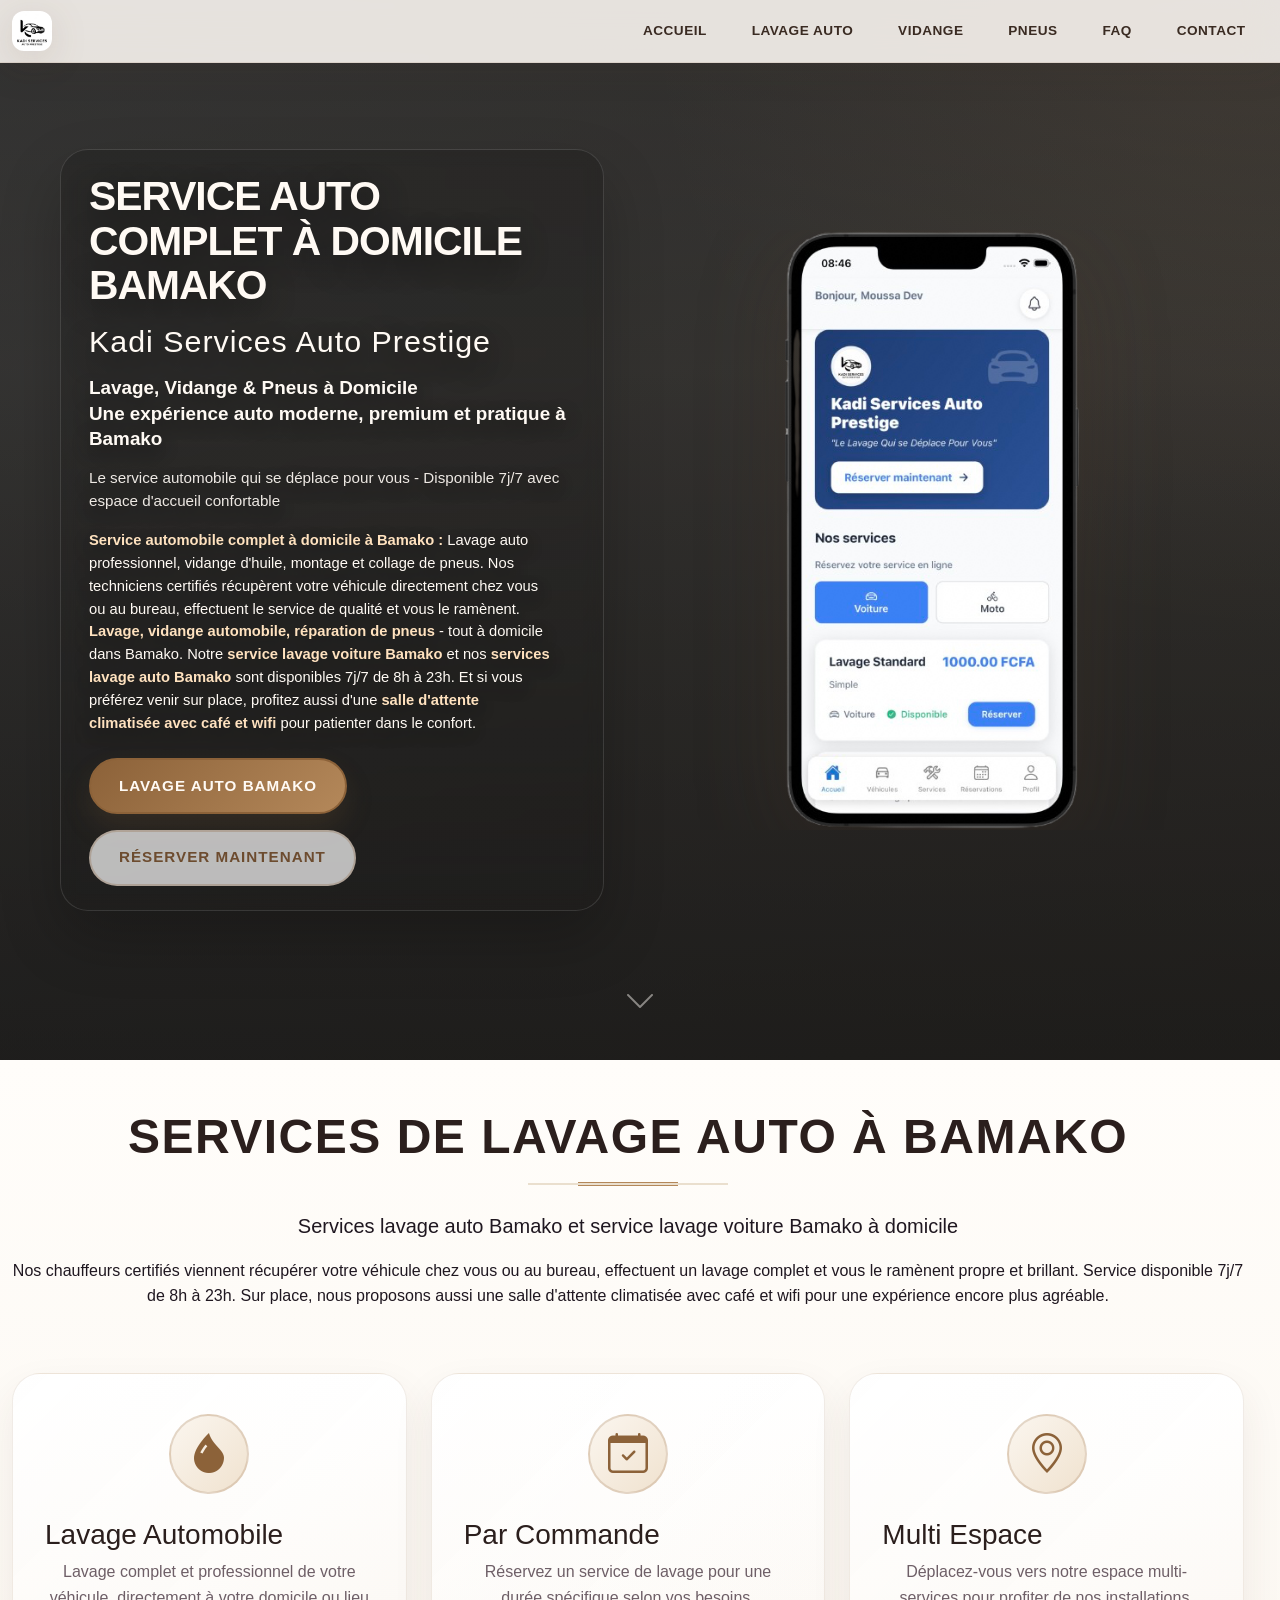
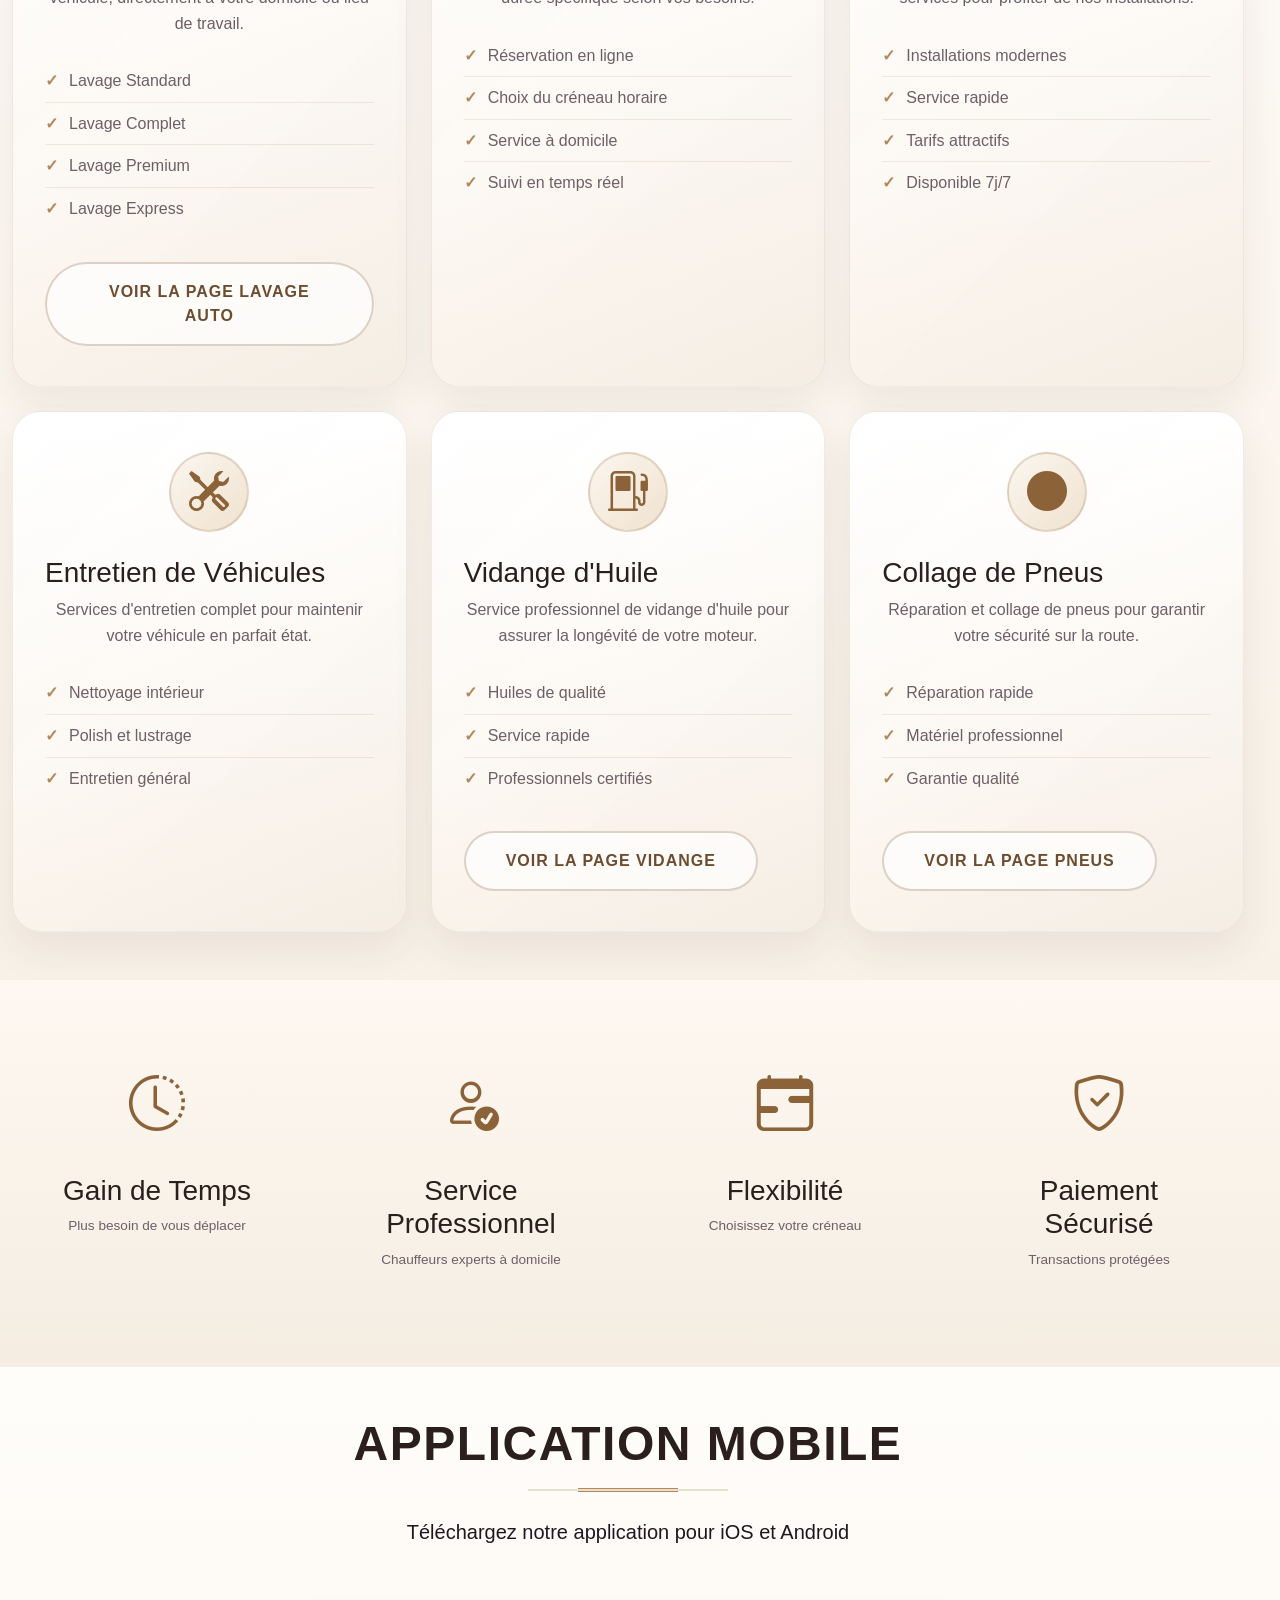
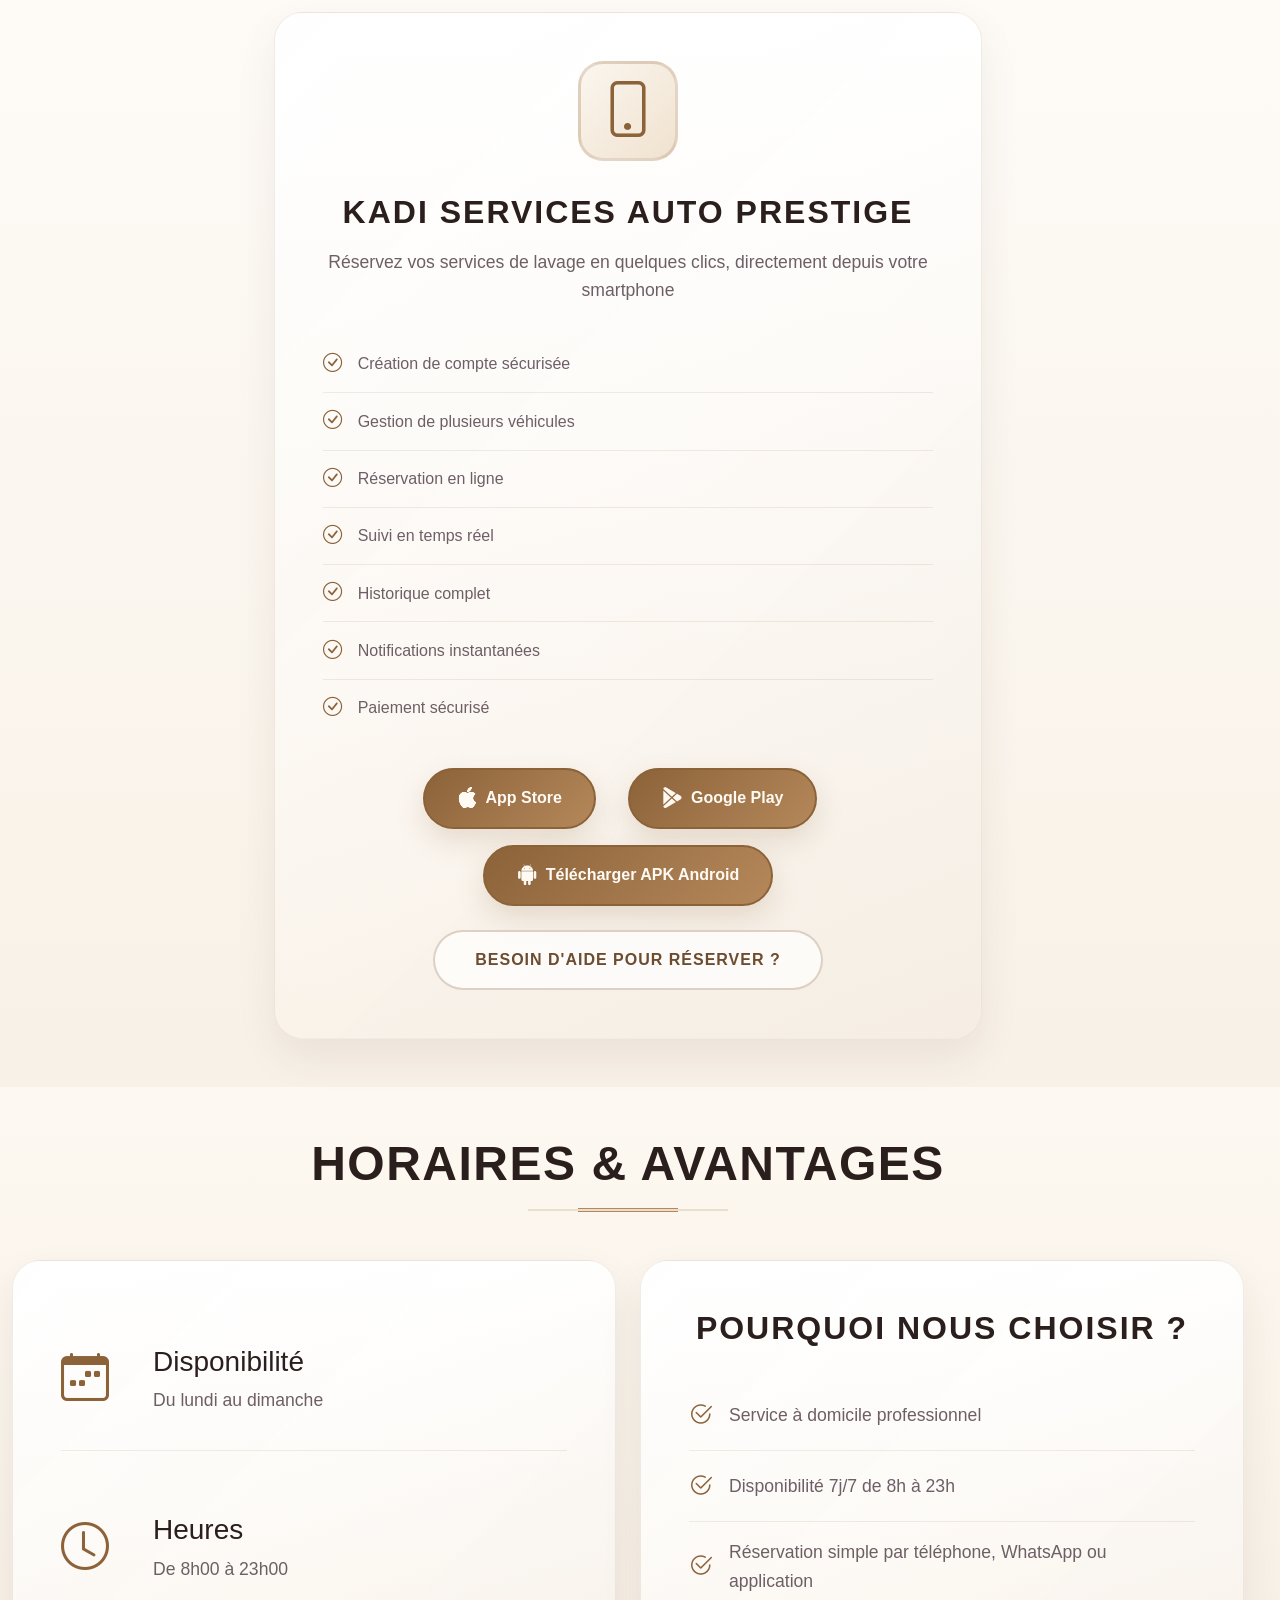
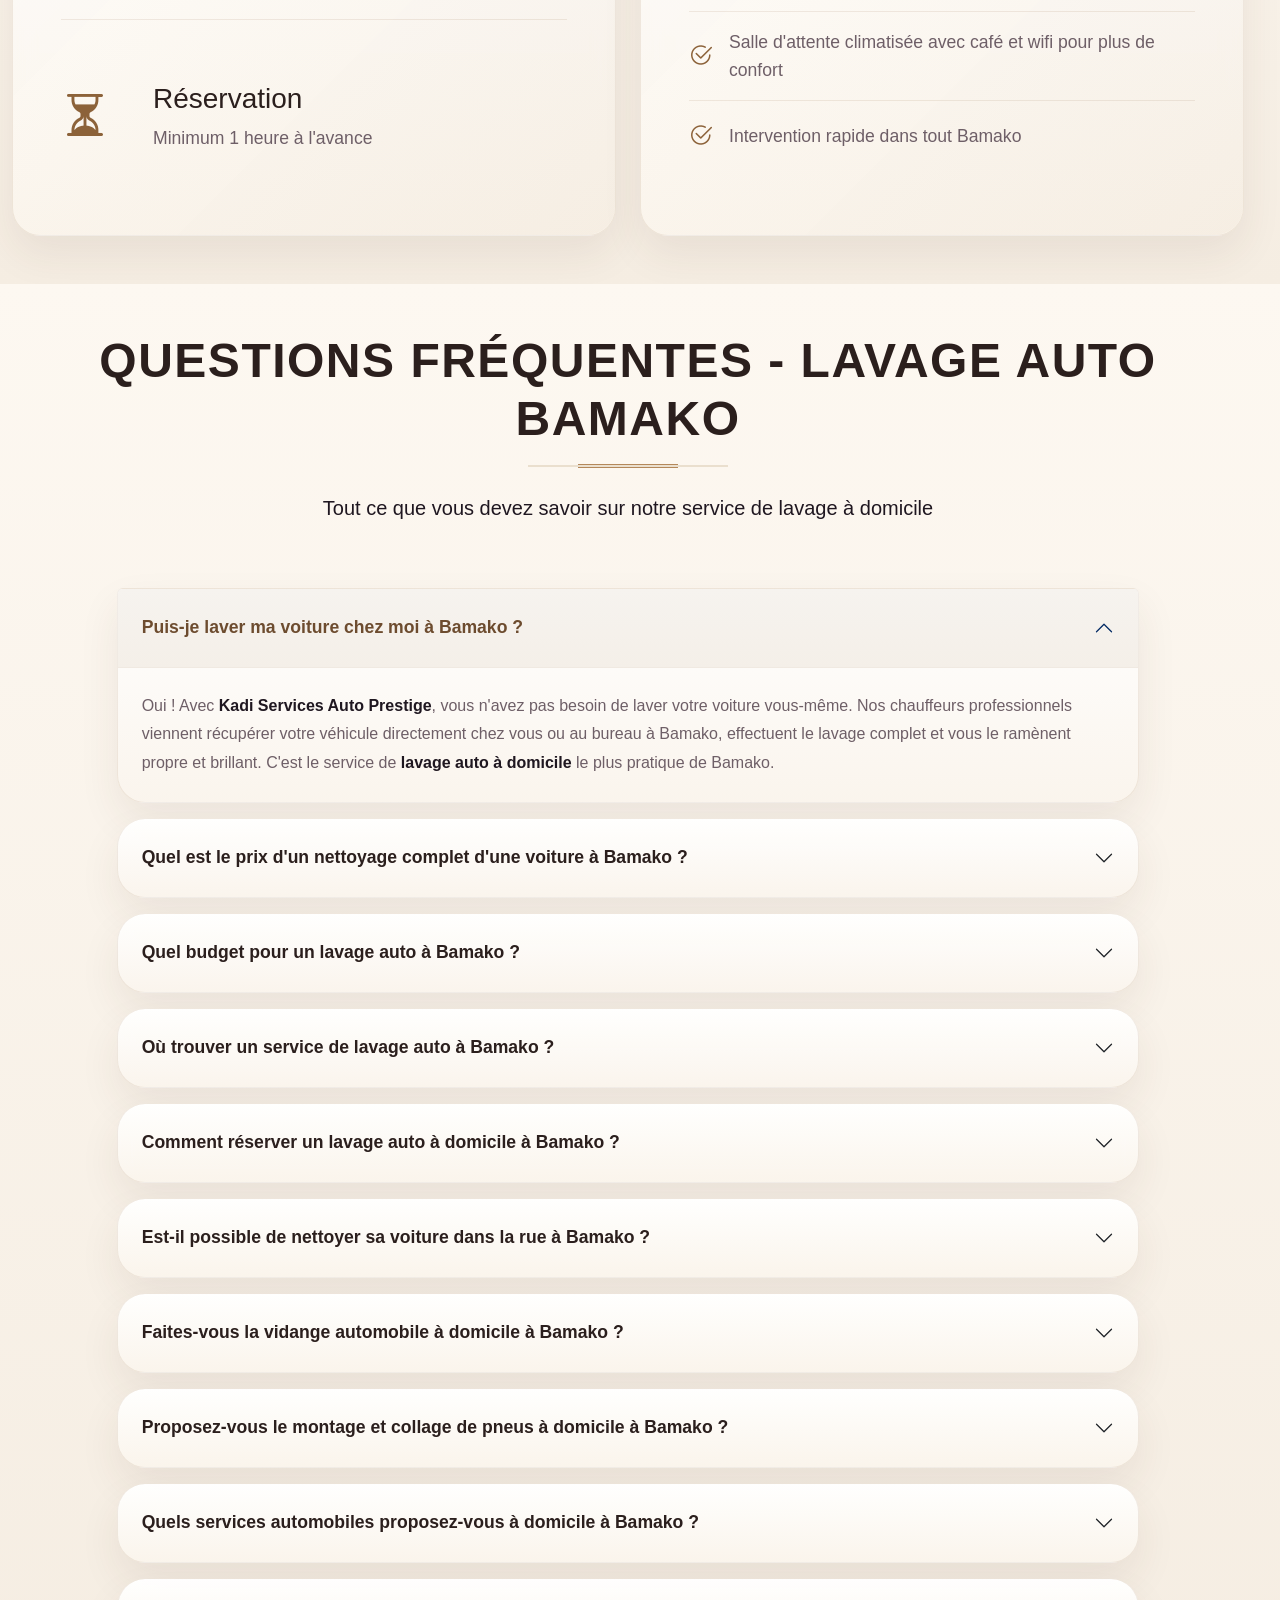
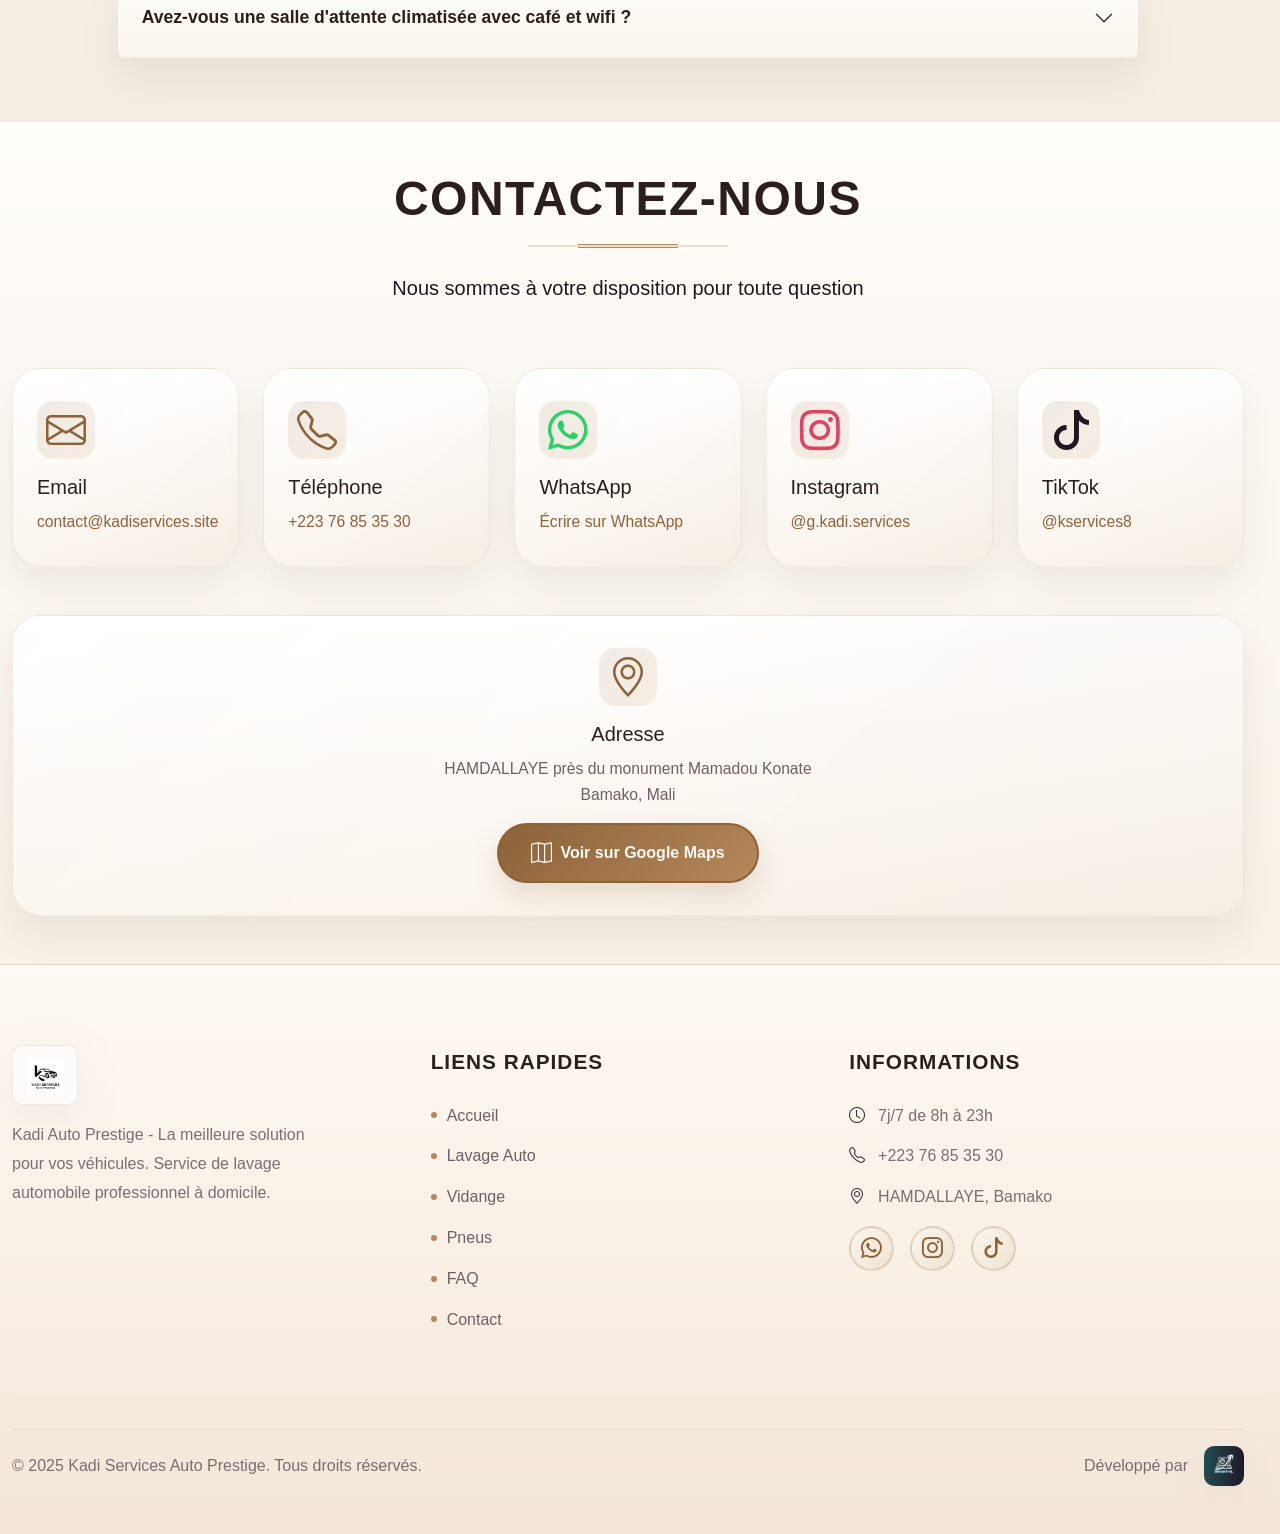
==== commit 646585c9: "complet0" ====
--- a/index.html
+++ b/index.html
@@ -49,6 +49,7 @@
     <!-- Preconnect to external resources -->
     <link rel="preconnect" href="https://cdn.jsdelivr.net" crossorigin>
     <link rel="preconnect" href="https://res.cloudinary.com" crossorigin>
+    <link rel="preload" href="images/logo-kadi.svg" as="image" type="image/svg+xml" fetchpriority="high">
     
     <!-- Bootstrap CSS -->
     <link rel="preload" href="https://cdn.jsdelivr.net/npm/bootstrap@5.3.2/dist/css/bootstrap.min.css" as="style" onload="this.onload=null;this.rel='stylesheet'">
@@ -59,11 +60,29 @@
     <!-- Custom CSS -->
     <link rel="stylesheet" href="css/style.css">
 
-    <script>(function(w,d,s,l,i){w[l]=w[l]||[];w[l].push({'gtm.start':
-    new Date().getTime(),event:'gtm.js'});var f=d.getElementsByTagName(s)[0],
-    j=d.createElement(s),dl=l!='dataLayer'?'&l='+l:'';j.async=true;j.src=
-    'https://www.googletagmanager.com/gtm.js?id='+i+dl;f.parentNode.insertBefore(j,f);
-    })(window,document,'script','dataLayer','GTM-TSNSFCXC');</script>
+    <script>
+    window.dataLayer = window.dataLayer || [];
+    window.__loadGtm = function() {
+        if (window.__gtmLoaded) return;
+        window.__gtmLoaded = true;
+        window.dataLayer.push({'gtm.start': new Date().getTime(), event: 'gtm.js'});
+        var firstScript = document.getElementsByTagName('script')[0];
+        var gtmScript = document.createElement('script');
+        gtmScript.async = true;
+        gtmScript.src = 'https://www.googletagmanager.com/gtm.js?id=GTM-TSNSFCXC';
+        firstScript.parentNode.insertBefore(gtmScript, firstScript);
+    };
+    window.addEventListener('load', function() {
+        if ('requestIdleCallback' in window) {
+            requestIdleCallback(window.__loadGtm, { timeout: 3500 });
+        } else {
+            setTimeout(window.__loadGtm, 2500);
+        }
+    }, { once: true });
+    ['scroll', 'touchstart', 'mousemove'].forEach(function(eventName) {
+        window.addEventListener(eventName, window.__loadGtm, { once: true, passive: true });
+    });
+    </script>
     
     <!-- Structured Data (Schema.org) for Local Business -->
     <script type="application/ld+json">
@@ -272,7 +291,7 @@
     <nav class="navbar navbar-expand-lg navbar-light fixed-top">
         <div class="container">
             <a class="navbar-brand" href="index.html">
-                <img src="images/logo-kadi.png" alt="Kadi Services" class="logo-nav" width="180" height="40" loading="eager" decoding="async">
+                <img src="images/logo-kadi.png" alt="Kadi Services" class="logo-nav" width="180" height="40" loading="eager" fetchpriority="high" decoding="async">
             </a>
             <button class="navbar-toggler" type="button" data-bs-toggle="collapse" data-bs-target="#navbarNav" aria-controls="navbarNav" aria-expanded="false" aria-label="Ouvrir le menu de navigation">
                 <span class="navbar-toggler-icon"></span>
@@ -793,7 +812,7 @@
                     <p class="footer-text">Kadi Auto Prestige - La meilleure solution pour vos véhicules. Service de lavage automobile professionnel à domicile.</p>
                 </div>
                 <div class="col-lg-4">
-                    <h5 class="footer-title">Liens Rapides</h5>
+                    <p class="footer-title">Liens Rapides</p>
                     <ul class="footer-links">
                         <li><a href="index.html">Accueil</a></li>
                         <li><a href="lavage-auto-bamako.html">Lavage Auto</a></li>
@@ -804,7 +823,7 @@
                     </ul>
                 </div>
                 <div class="col-lg-4">
-                    <h5 class="footer-title">Informations</h5>
+                    <p class="footer-title">Informations</p>
                     <ul class="footer-info">
                         <li><i class="bi bi-clock"></i> 7j/7 de 8h à 23h</li>
                         <li><i class="bi bi-telephone"></i> +223 76 85 35 30</li>
